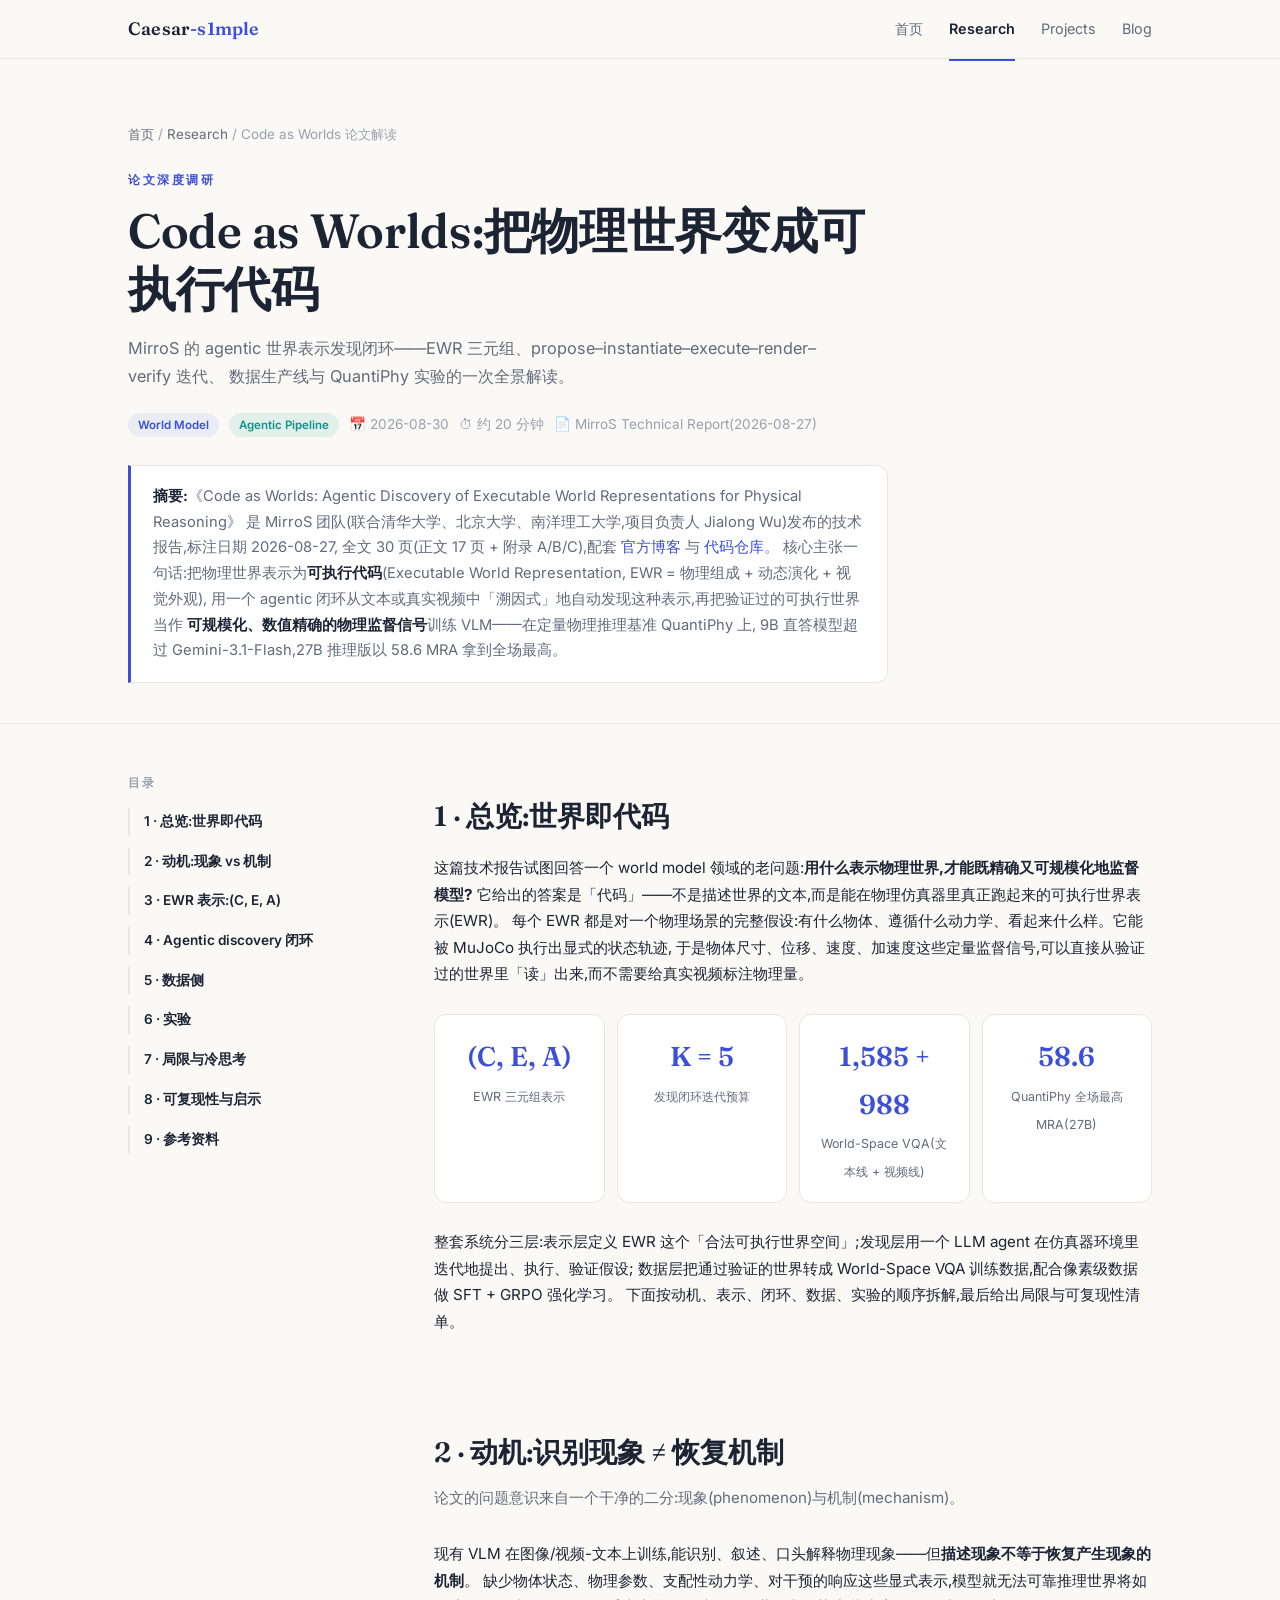
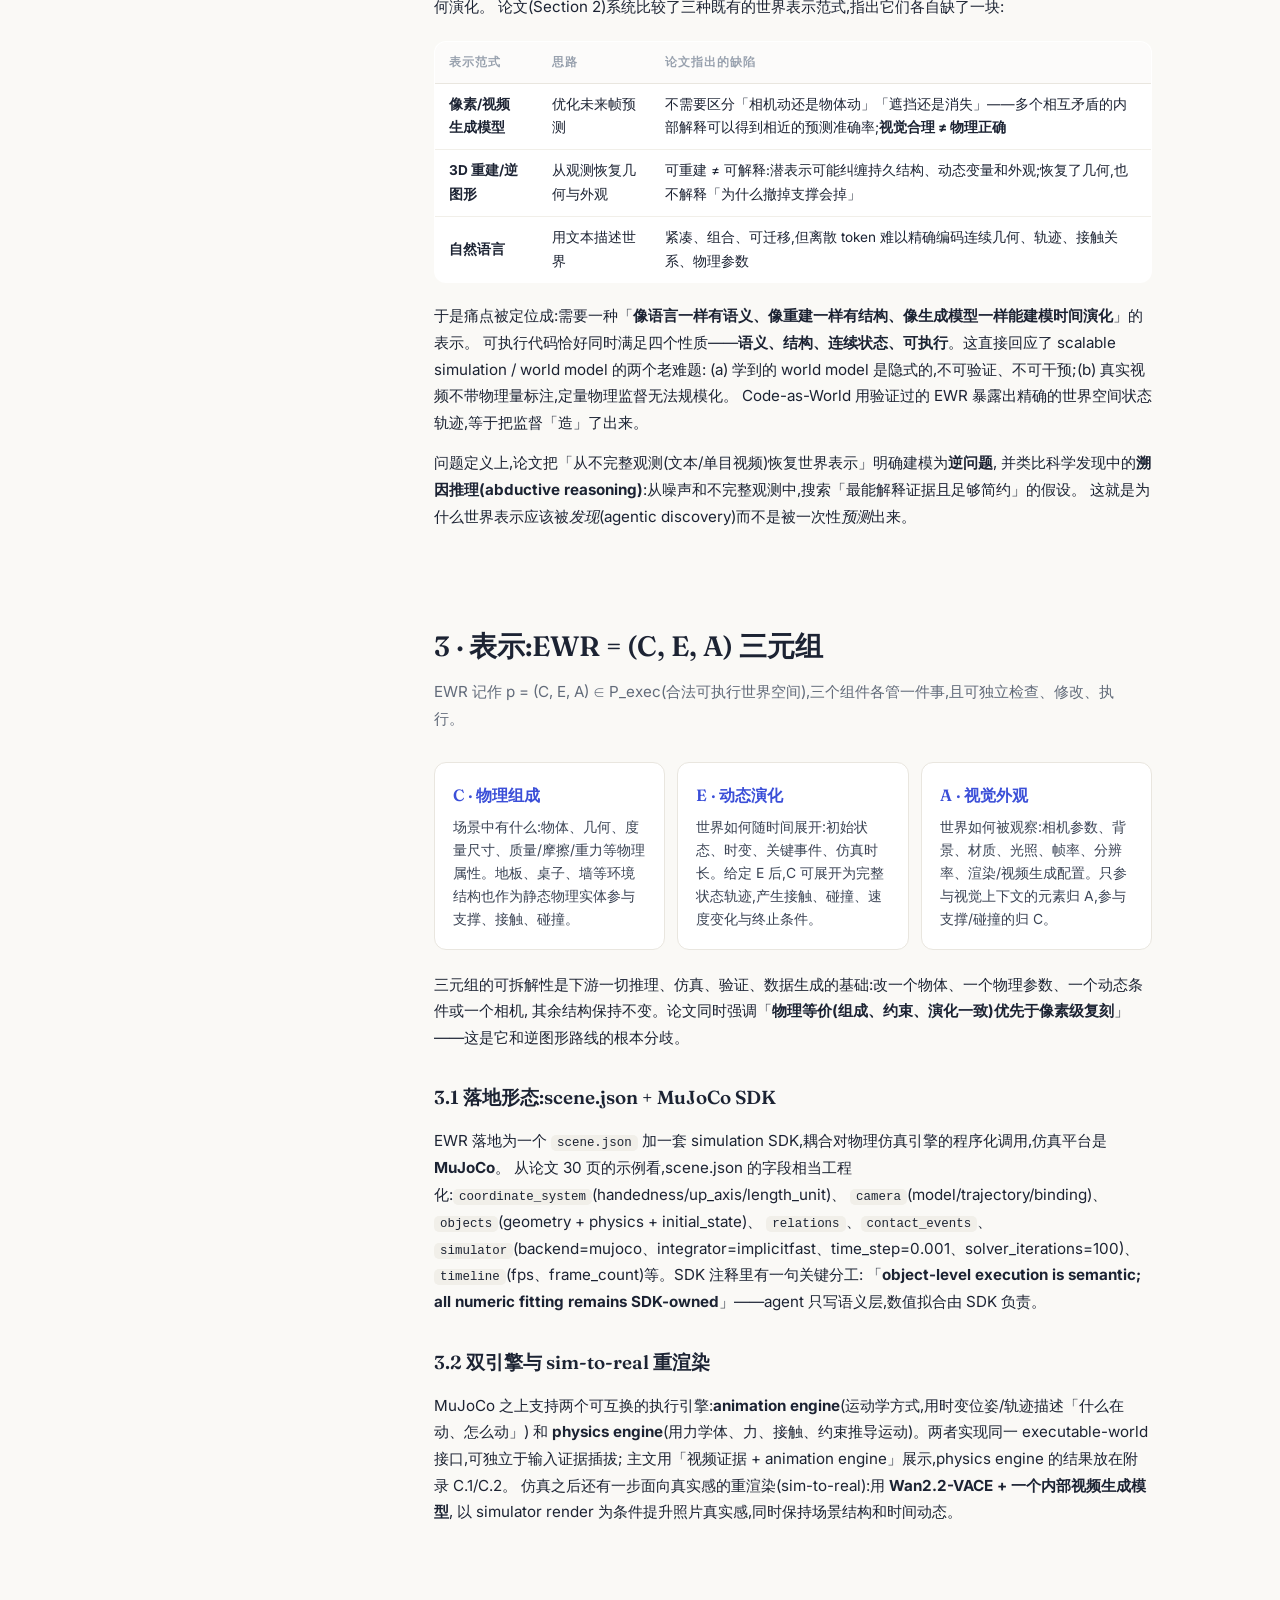
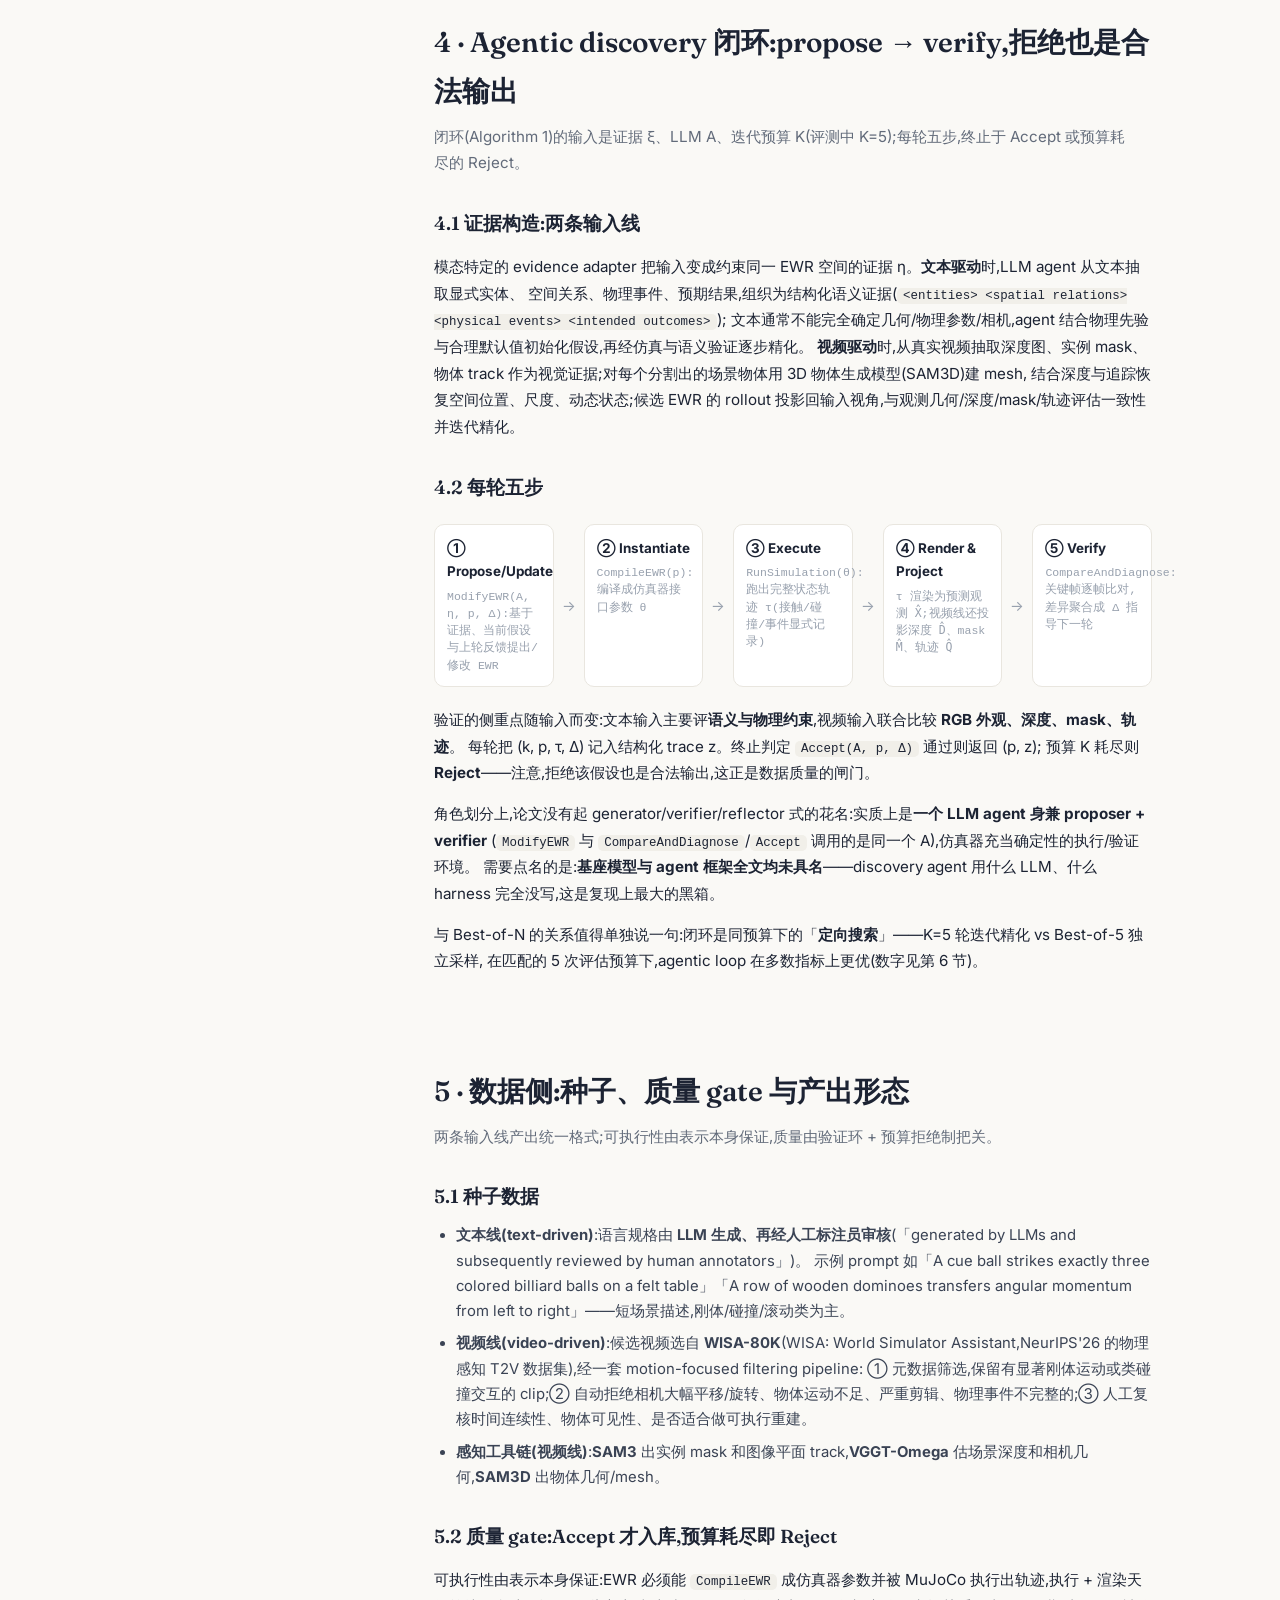
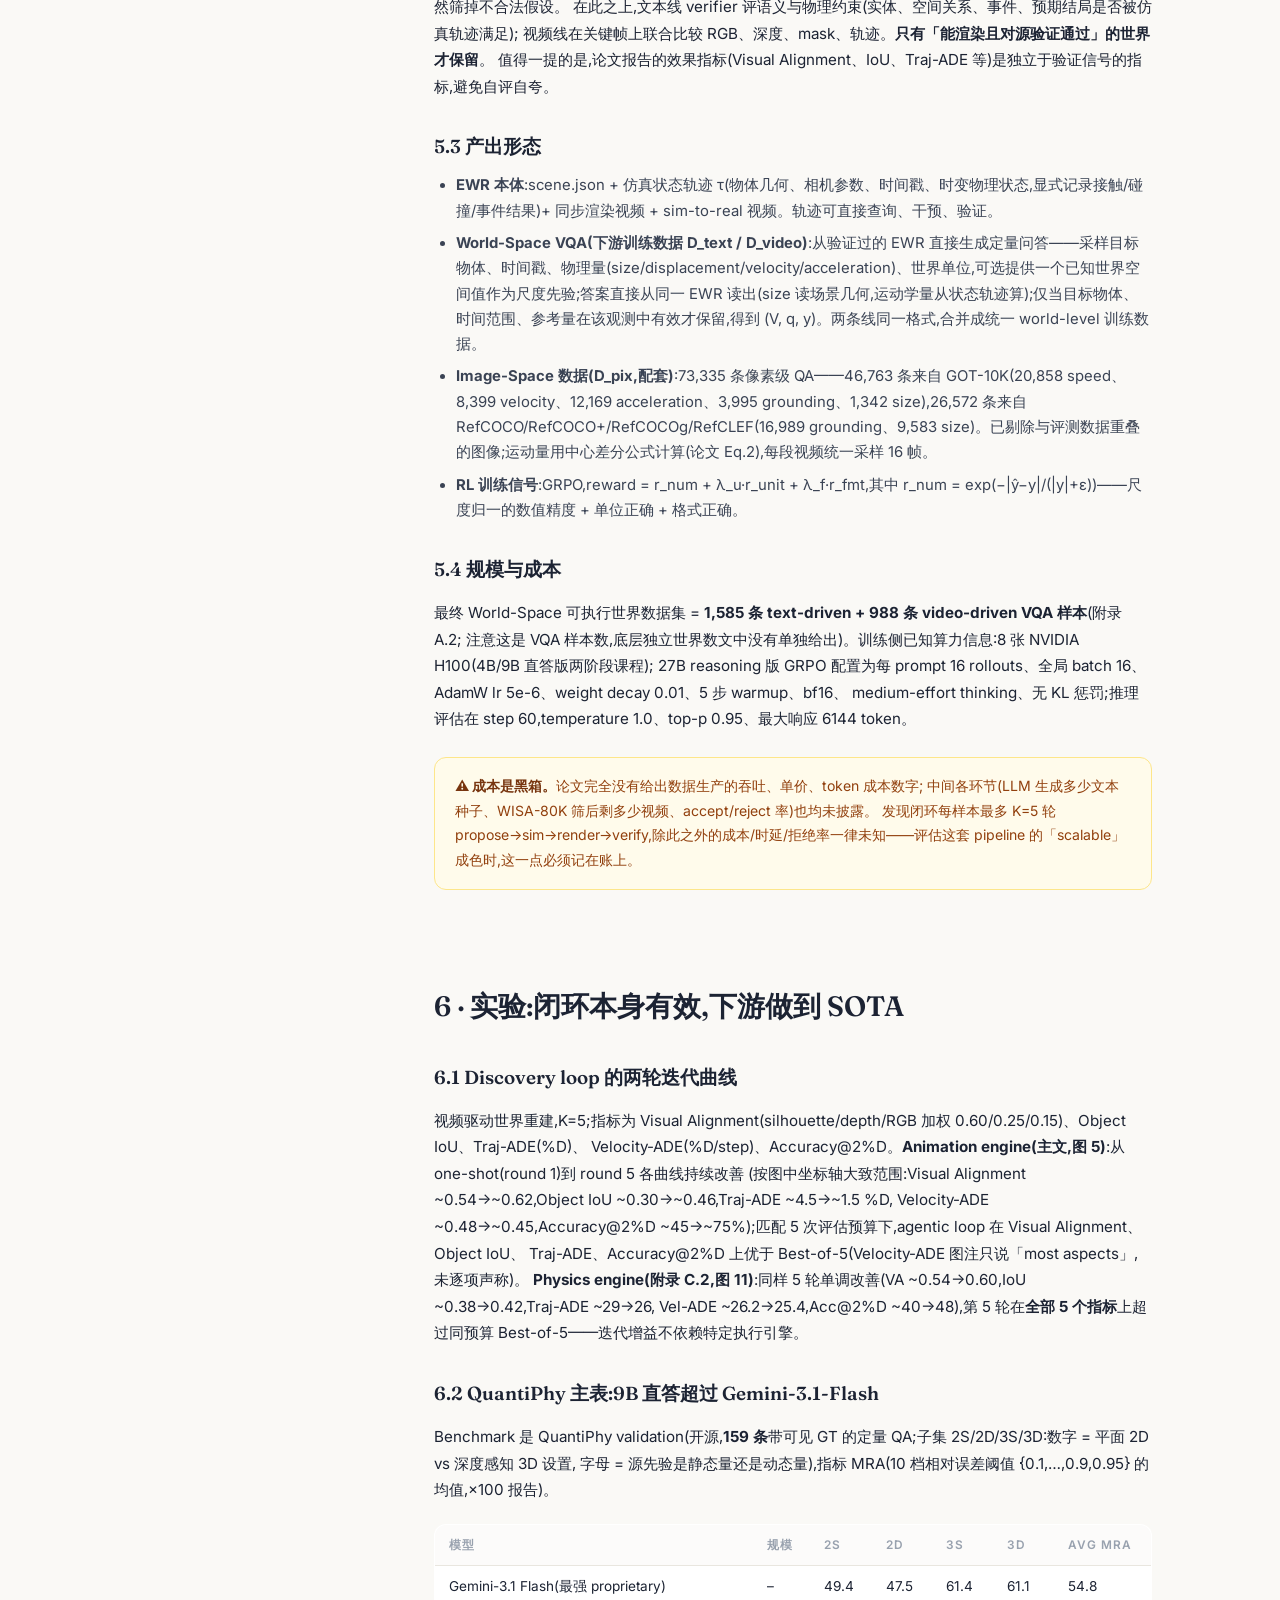
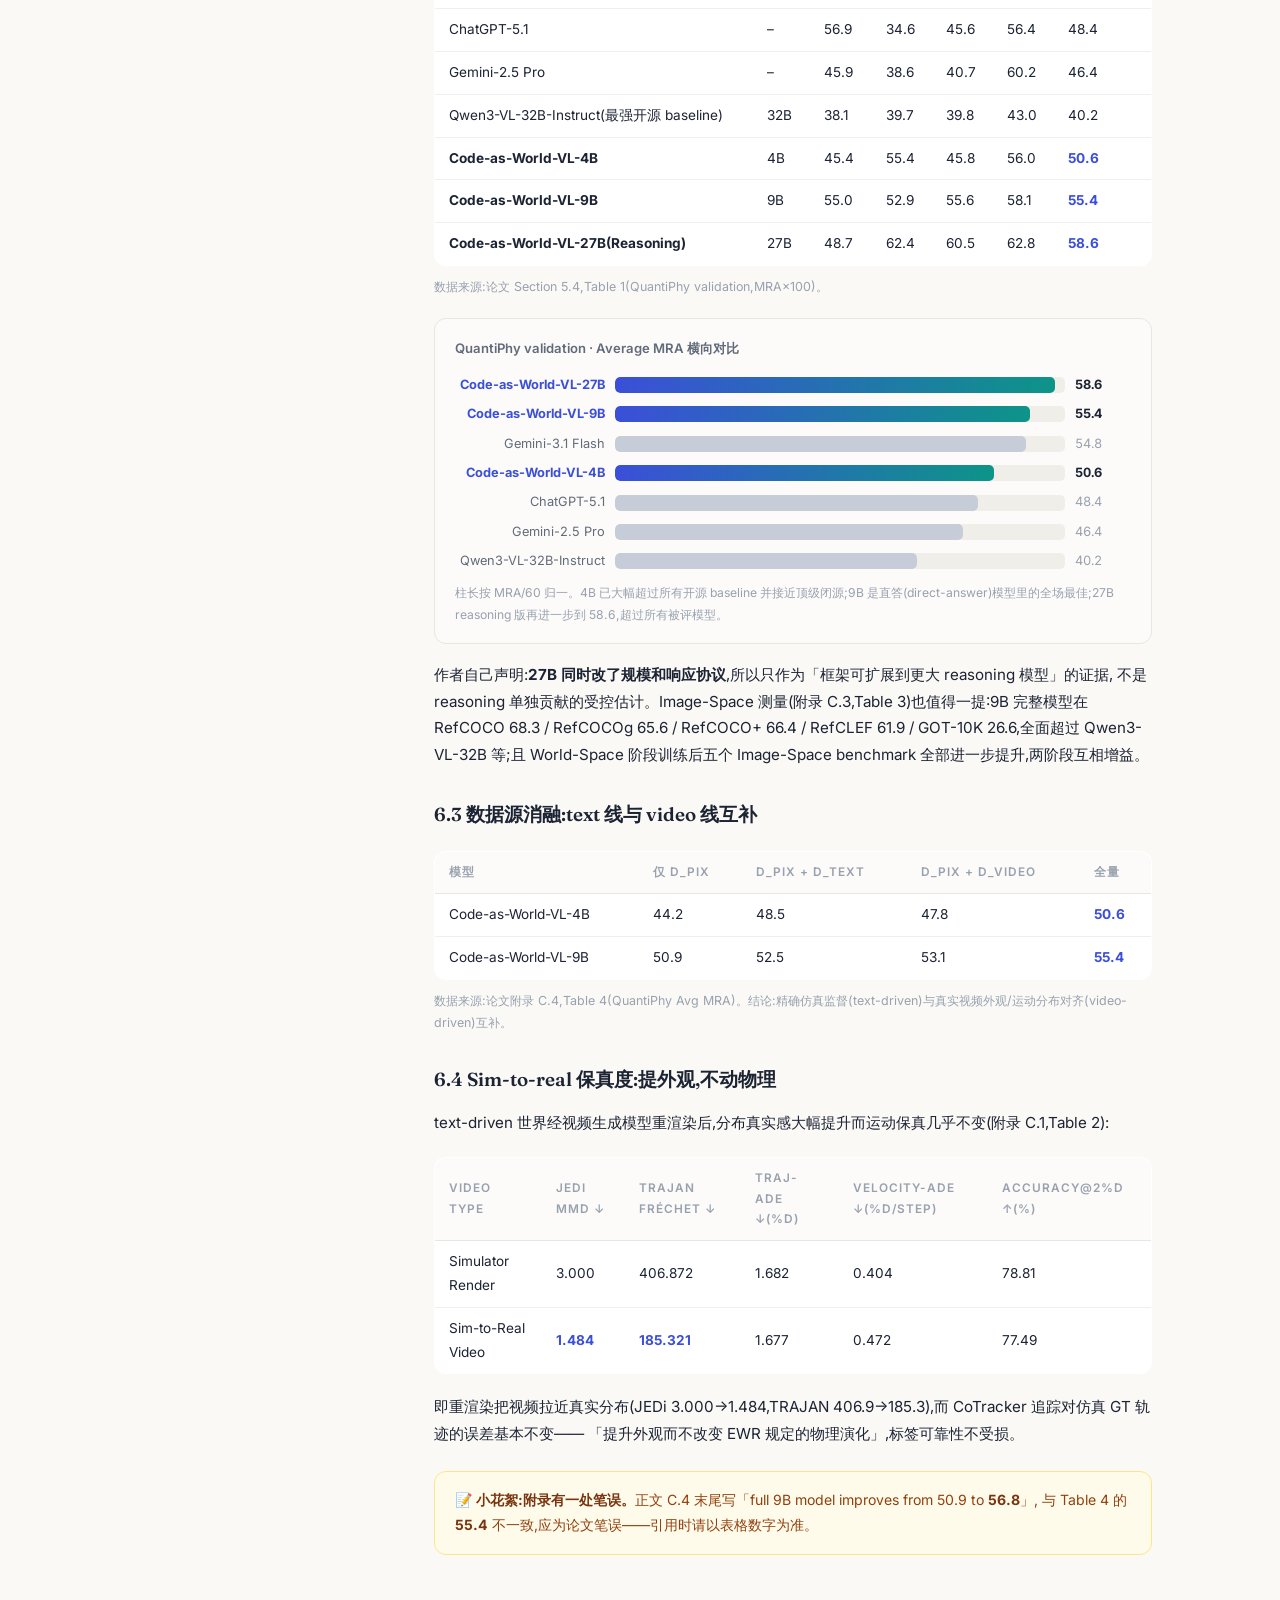
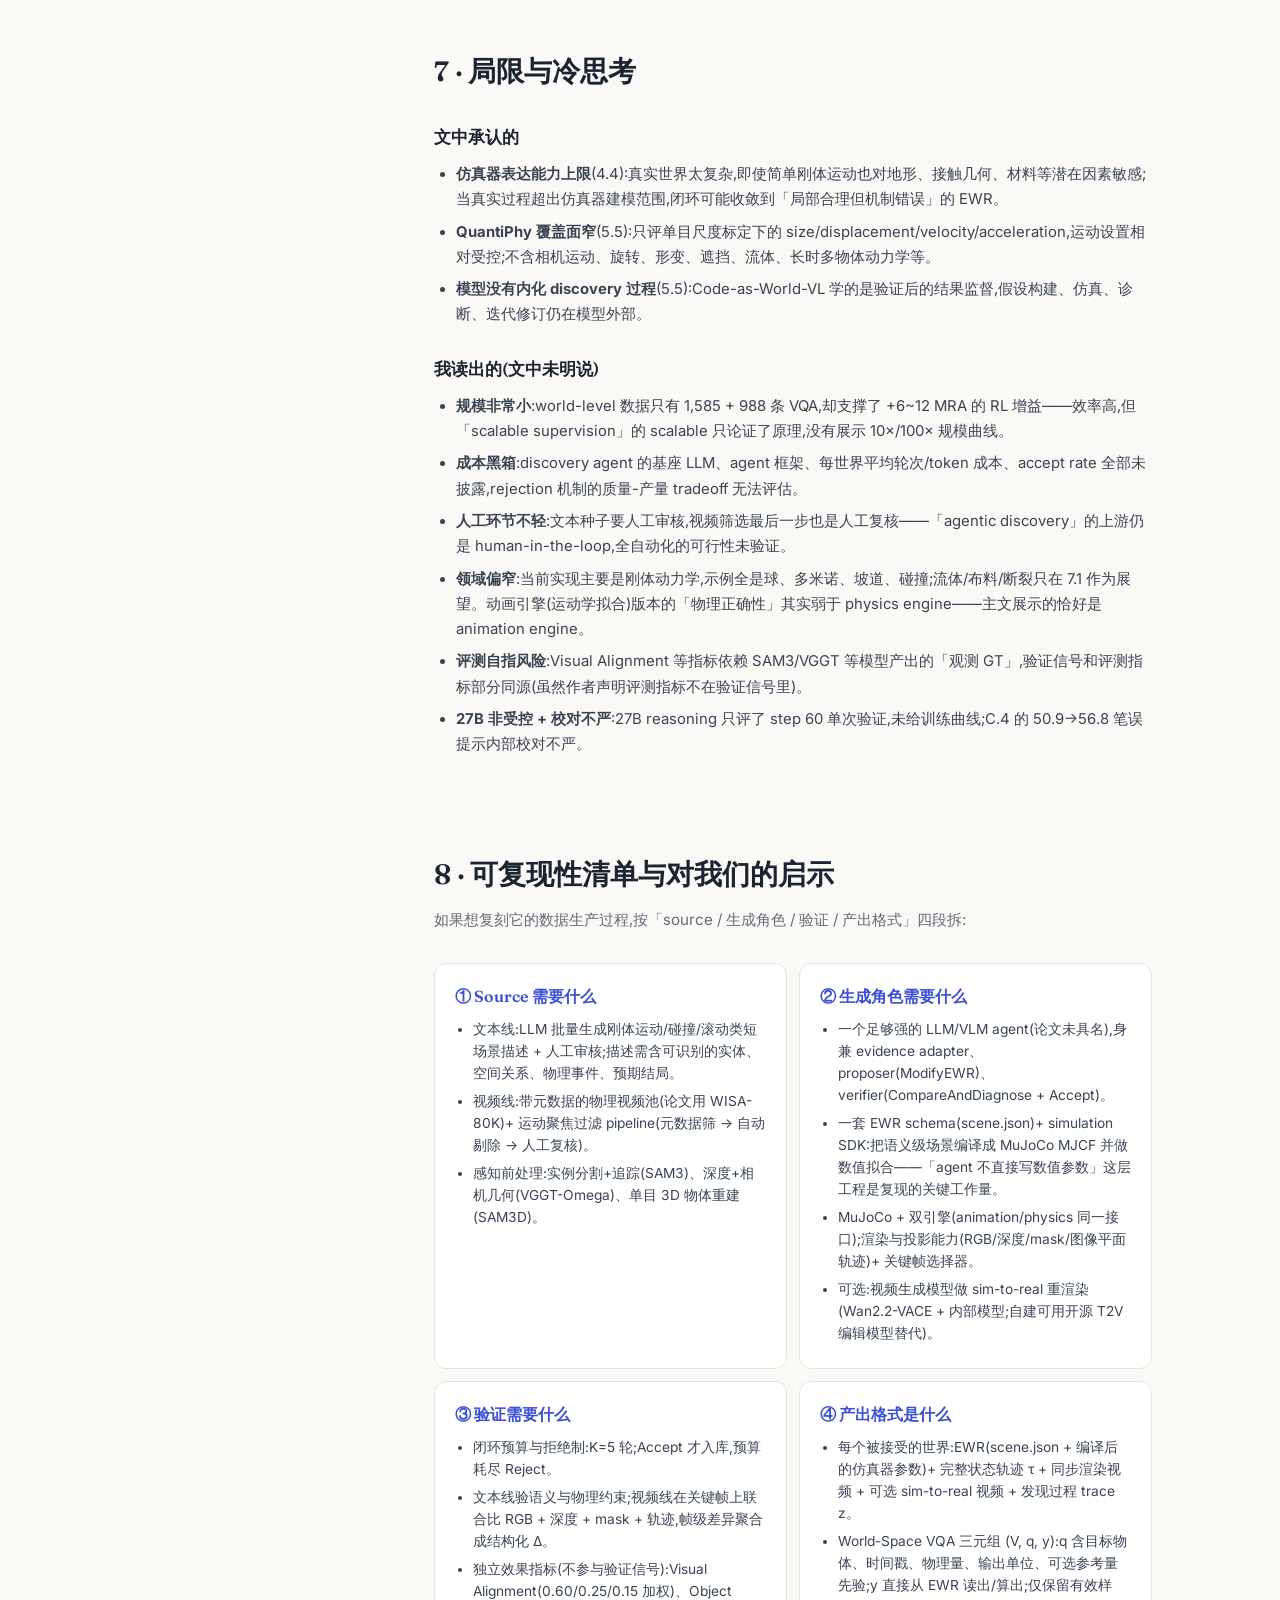
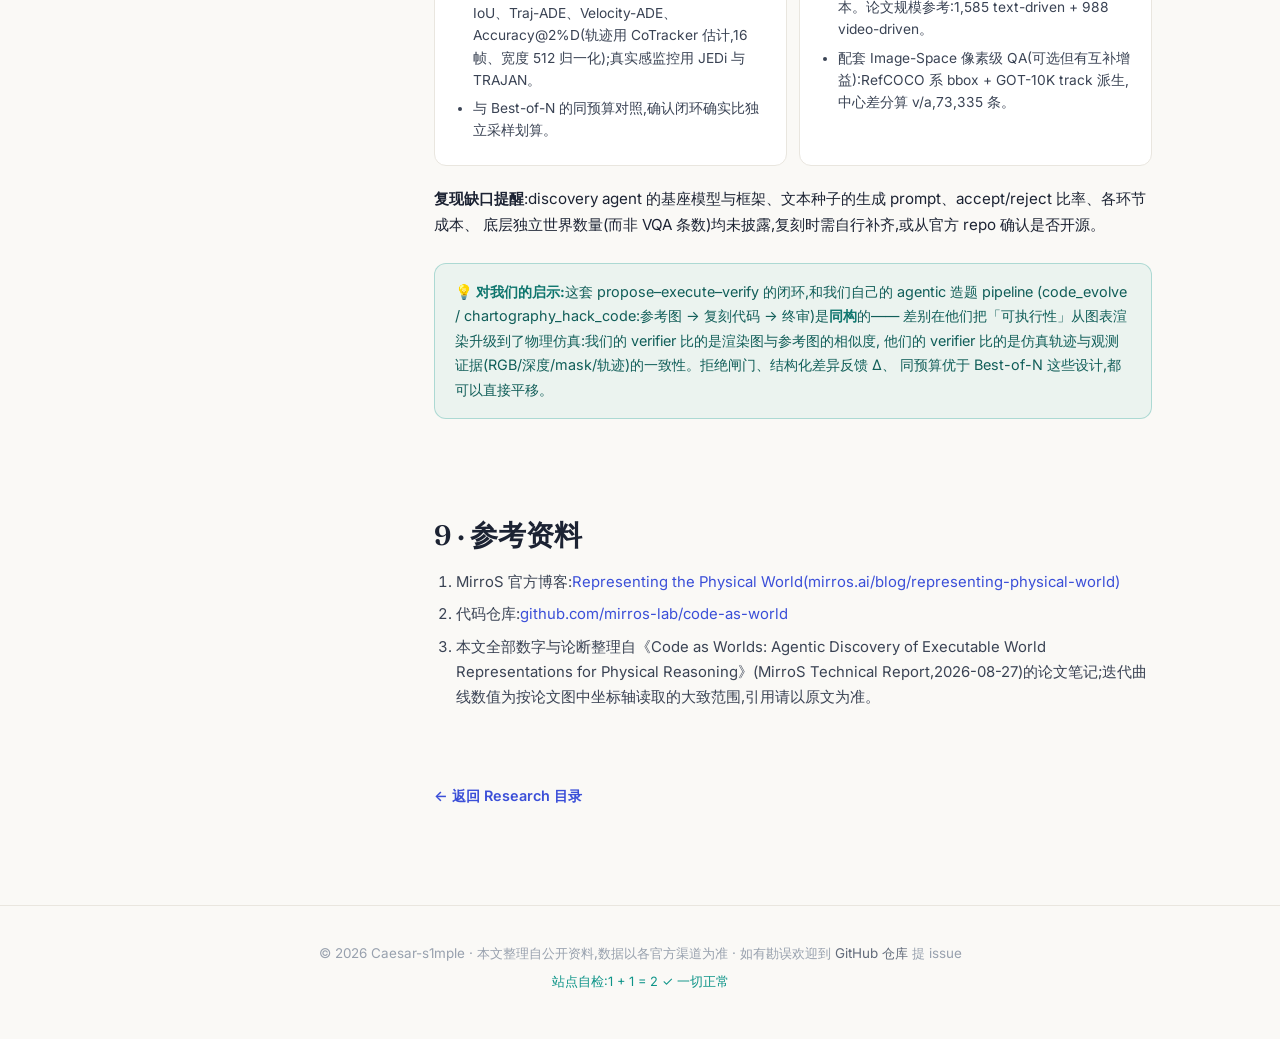
==== research/code-as-worlds/index.html @ 5ed25d60 "research: Code as Worlds 论文深度解读 MirroS Technical Report(2026-08-27):可执行世界表示 EWR=(物理组成,动态演化,视觉外观)、 pr" ====
<!DOCTYPE html>
<html lang="zh-CN">
<head>
<meta charset="UTF-8">
<meta name="viewport" content="width=device-width, initial-scale=1.0">
<title>Code as Worlds:把物理世界变成可执行代码 · Caesar-s1mple</title>
<meta name="description" content="MirroS Technical Report 深度解读:可执行世界表示 EWR=(物理组成, 动态演化, 视觉外观)、propose-execute-verify 的 agentic 发现闭环、数据生产线与 QuantiPhy 实验全景。">
<link rel="preconnect" href="https://fonts.googleapis.com">
<link rel="preconnect" href="https://fonts.gstatic.com" crossorigin>
<link href="https://fonts.googleapis.com/css2?family=Fraunces:opsz,wght@9..144,500;9..144,600;9..144,700&family=Inter:wght@400;500;600;700&display=swap" rel="stylesheet">
<link rel="stylesheet" href="/assets/style.css">
<style>
  /* ---------- 文章头 ---------- */
  .article-head { padding: 64px 0 40px; border-bottom: 1px solid var(--line); }
  .crumb { font-size: 0.84rem; color: var(--faint); margin-bottom: 22px; }
  .crumb a { color: var(--muted); }
  .article-head h1 {
    font-family: var(--serif); font-weight: 600;
    font-size: clamp(2rem, 4.5vw, 3rem); line-height: 1.2; letter-spacing: -0.3px;
    margin: 12px 0 16px; max-width: 780px;
  }
  .article-sub { color: var(--muted); font-size: 1.02rem; max-width: 720px; }
  .article-meta { display: flex; gap: 10px; flex-wrap: wrap; margin-top: 22px; font-size: 0.85rem; color: var(--faint); align-items: center; }
  .pill {
    font-size: 0.72rem; font-weight: 600; padding: 2px 10px; border-radius: 999px;
    background: var(--accent-soft); color: var(--accent);
  }
  .pill.green { background: rgba(13,148,136,.1); color: var(--teal); }
  .abstract {
    margin-top: 28px; max-width: 760px;
    background: var(--surface); border: 1px solid var(--line); border-left: 3px solid var(--accent);
    border-radius: 0 12px 12px 0; padding: 18px 22px;
    font-size: 0.92rem; color: var(--muted);
  }
  .abstract strong { color: var(--ink); }

  /* ---------- 双栏布局 ---------- */
  .layout {
    display: grid; grid-template-columns: 250px minmax(0, 780px);
    gap: 56px; justify-content: center; padding-top: 48px;
  }

  /* ---------- 目录 ---------- */
  .toc { position: sticky; top: 86px; align-self: start; max-height: calc(100vh - 110px); overflow-y: auto; padding-right: 8px; }
  .toc-title { font-size: 0.78rem; font-weight: 700; letter-spacing: 2px; color: var(--faint); text-transform: uppercase; margin-bottom: 14px; }
  .toc a { display: block; color: var(--muted); font-size: 0.85rem; padding: 4px 0 4px 14px; border-left: 2px solid var(--line); line-height: 1.45; }
  .toc a:hover { color: var(--ink); text-decoration: none; }
  .toc a.l1 { font-weight: 600; color: var(--ink); margin-top: 12px; }
  .toc a.l2 { color: var(--muted); }
  .toc a.on { color: var(--accent); border-left-color: var(--accent); font-weight: 600; }
  .toc-details { display: none; }

  /* ---------- 章节 ---------- */
  .art h2 {
    font-family: var(--serif); font-size: 1.75rem; font-weight: 600;
    margin: 72px 0 8px; padding-top: 20px; scroll-margin-top: 76px;
  }
  .art h2:first-of-type { margin-top: 0; }
  .sec-intro { color: var(--muted); font-size: 0.95rem; margin-bottom: 30px; max-width: 700px; }
  .art p.body-p { margin: 14px 0; font-size: 0.95rem; }
  .art p.body-p strong { color: var(--ink); }

  /* ---------- 总览 ---------- */
  .statband { display: grid; grid-template-columns: repeat(4, 1fr); gap: 12px; margin: 26px 0; }
  .stat {
    background: var(--surface); border: 1px solid var(--line); border-radius: 12px;
    padding: 18px 16px; text-align: center;
  }
  .stat b { display: block; font-family: var(--serif); font-size: 1.7rem; font-weight: 600; color: var(--accent); }
  .stat span { font-size: 0.78rem; color: var(--muted); }
  .warn {
    background: #fffbeb; border: 1px solid #fde68a; border-radius: 12px;
    padding: 16px 20px; font-size: 0.88rem; color: #92400e; margin: 24px 0;
  }
  .warn strong { color: #78350f; }

  table.tbl { width: 100%; border-collapse: collapse; font-size: 0.85rem; margin: 20px 0; background: var(--surface); border: 1px solid var(--line); border-radius: 12px; overflow: hidden; }
  table.tbl th { text-align: left; font-size: 0.74rem; letter-spacing: 1px; text-transform: uppercase; color: var(--faint); font-weight: 600; padding: 10px 14px; border-bottom: 1px solid var(--line); background: #fcfbfa; }
  table.tbl td { padding: 9px 14px; border-bottom: 1px solid #f1efe9; }
  table.tbl tr:last-child td { border-bottom: none; }
  table.tbl tr:hover td { background: #fafaf7; }
  table.tbl td.r1 { font-weight: 700; color: var(--accent); }
  .tbl-src { font-size: 0.78rem; color: var(--faint); margin-top: -10px; margin-bottom: 20px; }

  /* ---------- 条形图 ---------- */
  .chart { background: #fcfbfa; border: 1px solid var(--line); border-radius: 12px; padding: 18px 20px; margin: 18px 0; }
  .chart-t { font-size: 0.82rem; font-weight: 600; color: var(--muted); margin-bottom: 14px; }
  .bar-row { display: flex; align-items: center; gap: 10px; margin-bottom: 7px; font-size: 0.8rem; }
  .bar-label { width: 150px; text-align: right; color: var(--muted); flex-shrink: 0; white-space: nowrap; overflow: hidden; text-overflow: ellipsis; }
  .bar-label.me { color: var(--accent); font-weight: 700; }
  .bar-track { flex: 1; height: 16px; background: #f0eee8; border-radius: 5px; overflow: hidden; }
  .bar-fill { height: 100%; border-radius: 5px; background: #c7cdd8; min-width: 2px; }
  .bar-fill.me { background: linear-gradient(90deg, var(--accent), var(--teal)); }
  .bar-val { width: 56px; flex-shrink: 0; color: var(--faint); font-variant-numeric: tabular-nums; }
  .bar-val.me { color: var(--ink); font-weight: 700; }
  .chart-note { font-size: 0.76rem; color: var(--faint); margin-top: 10px; }

  /* ---------- 思考 / 参考 ---------- */
  .think { margin: 14px 0; }
  .think h4 { font-family: var(--serif); font-size: 1.08rem; font-weight: 600; margin: 26px 0 6px; }
  .think p { font-size: 0.93rem; color: #3a4354; }
  .refs { font-size: 0.86rem; color: var(--muted); }
  .refs li { margin-bottom: 8px; }
  .back { display: inline-block; margin-top: 56px; font-size: 0.9rem; font-weight: 600; }

  /* ---------- 本文特定 ---------- */
  .art h3 { font-family: var(--serif); font-size: 1.18rem; font-weight: 600; margin: 30px 0 6px; }
  .art ul, .art ol { margin: 10px 0 16px 22px; font-size: 0.93rem; color: #3a4354; }
  .art ul li, .art ol li { margin-bottom: 7px; line-height: 1.7; }
  .art code { font-family: var(--mono); font-size: 0.82em; background: #f1efe9; border-radius: 5px; padding: 1px 6px; }

  .ceagrid { display: grid; grid-template-columns: repeat(3, 1fr); gap: 12px; margin: 22px 0; }
  .ceagrid > div { background: var(--surface); border: 1px solid var(--line); border-radius: 12px; padding: 18px; }
  .ceagrid b.t { display: block; font-family: var(--serif); font-size: 1.02rem; font-weight: 600; color: var(--accent); margin-bottom: 6px; }
  .ceagrid p { font-size: 0.87rem; color: #3a4354; line-height: 1.65; }

  .flow { display: flex; gap: 8px; flex-wrap: wrap; align-items: stretch; margin: 20px 0; }
  .fstep { flex: 1; min-width: 108px; background: var(--surface); border: 1px solid var(--line); border-radius: 10px; padding: 12px; }
  .fstep b { display: block; font-size: 0.84rem; margin-bottom: 4px; }
  .fstep span { font-size: 0.72rem; color: var(--faint); font-family: var(--mono); line-height: 1.5; display: block; }
  .farrow { display: flex; align-items: center; color: var(--faint); font-size: 0.9rem; }

  .note {
    background: rgba(13,148,136,.06); border: 1px solid rgba(13,148,136,.28); border-radius: 12px;
    padding: 16px 20px; font-size: 0.9rem; color: #115e59; margin: 24px 0; line-height: 1.7;
  }
  .note strong { color: #0f766e; }

  .repro { display: grid; grid-template-columns: 1fr 1fr; gap: 12px; margin: 20px 0; }
  .repro > div { background: var(--surface); border: 1px solid var(--line); border-radius: 12px; padding: 18px 20px; }
  .repro h4 { font-family: var(--serif); font-size: 1rem; font-weight: 600; margin-bottom: 8px; color: var(--accent); }
  .repro ul { margin: 0 0 0 18px; }
  .repro ul li { font-size: 0.86rem; color: #3a4354; margin-bottom: 6px; line-height: 1.6; }

  @media (max-width: 940px) {
    .layout { grid-template-columns: 1fr; gap: 0; }
    .toc { display: none; }
    .toc-details { display: block; position: sticky; top: 58px; z-index: 40; background: rgba(250,249,246,.95); backdrop-filter: blur(8px); border-bottom: 1px solid var(--line); padding: 10px 0; margin-bottom: 10px; }
    .toc-details summary { font-size: 0.88rem; font-weight: 600; color: var(--accent); cursor: pointer; }
    .toc-details a { display: block; padding: 5px 0; font-size: 0.85rem; color: var(--muted); }
    .statband { grid-template-columns: repeat(2, 1fr); }
    .ceagrid { grid-template-columns: 1fr; }
    .repro { grid-template-columns: 1fr; }
    .bar-label { width: 104px; font-size: 0.74rem; }
  }
</style>
</head>
<body>

<nav class="nav">
  <div class="nav-inner">
    <a class="wordmark" href="/">Caesar<em>-s1mple</em></a>
    <div class="nav-links">
      <a href="/">首页</a>
      <a href="/#research" class="here">Research</a>
      <a href="/#projects">Projects</a>
      <a href="/#blog">Blog</a>
    </div>
  </div>
</nav>

<header class="article-head">
  <div class="wrap">
    <div class="crumb"><a href="/">首页</a> / <a href="/#research">Research</a> / Code as Worlds 论文解读</div>
    <div class="kicker">论文深度调研</div>
    <h1>Code as Worlds:把物理世界变成可执行代码</h1>
    <p class="article-sub">
      MirroS 的 agentic 世界表示发现闭环——EWR 三元组、propose–instantiate–execute–render–verify 迭代、
      数据生产线与 QuantiPhy 实验的一次全景解读。
    </p>
    <div class="article-meta">
      <span class="pill">World Model</span>
      <span class="pill green">Agentic Pipeline</span>
      <span>📅 2026-08-30</span>
      <span>⏱ 约 20 分钟</span>
      <span>📄 MirroS Technical Report(2026-08-27)</span>
    </div>
    <div class="abstract">
      <strong>摘要:</strong>《Code as Worlds: Agentic Discovery of Executable World Representations for Physical Reasoning》
      是 MirroS 团队(联合清华大学、北京大学、南洋理工大学,项目负责人 Jialong Wu)发布的技术报告,标注日期 2026-08-27,
      全文 30 页(正文 17 页 + 附录 A/B/C),配套 <a href="https://mirros.ai/blog/representing-physical-world" target="_blank" rel="noopener">官方博客</a>
      与 <a href="https://github.com/mirros-lab/code-as-world" target="_blank" rel="noopener">代码仓库</a>。
      核心主张一句话:把物理世界表示为<strong>可执行代码</strong>(Executable World Representation, EWR = 物理组成 + 动态演化 + 视觉外观),
      用一个 agentic 闭环从文本或真实视频中「溯因式」地自动发现这种表示,再把验证过的可执行世界当作
      <strong>可规模化、数值精确的物理监督信号</strong>训练 VLM——在定量物理推理基准 QuantiPhy 上,
      9B 直答模型超过 Gemini-3.1-Flash,27B 推理版以 58.6 MRA 拿到全场最高。
    </div>
  </div>
</header>

<div class="wrap layout">
  <!-- 目录(桌面) -->
  <aside class="toc" id="toc"></aside>

  <article class="art">
    <!-- 目录(移动端) -->
    <details class="toc-details">
      <summary>📑 本文目录</summary>
      <div id="toc-mobile"></div>
    </details>

    <!-- ========== 1. 总览 ========== -->
    <h2 id="sec-overview">1 · 总览:世界即代码</h2>
    <p class="body-p">
      这篇技术报告试图回答一个 world model 领域的老问题:<strong>用什么表示物理世界,才能既精确又可规模化地监督模型?</strong>
      它给出的答案是「代码」——不是描述世界的文本,而是能在物理仿真器里真正跑起来的可执行世界表示(EWR)。
      每个 EWR 都是对一个物理场景的完整假设:有什么物体、遵循什么动力学、看起来什么样。它能被 MuJoCo 执行出显式的状态轨迹,
      于是物体尺寸、位移、速度、加速度这些定量监督信号,可以直接从验证过的世界里「读」出来,而不需要给真实视频标注物理量。
    </p>
    <div class="statband">
      <div class="stat"><b>(C, E, A)</b><span>EWR 三元组表示</span></div>
      <div class="stat"><b>K = 5</b><span>发现闭环迭代预算</span></div>
      <div class="stat"><b>1,585 + 988</b><span>World-Space VQA(文本线 + 视频线)</span></div>
      <div class="stat"><b>58.6</b><span>QuantiPhy 全场最高 MRA(27B)</span></div>
    </div>
    <p class="body-p">
      整套系统分三层:表示层定义 EWR 这个「合法可执行世界空间」;发现层用一个 LLM agent 在仿真器环境里迭代地提出、执行、验证假设;
      数据层把通过验证的世界转成 World-Space VQA 训练数据,配合像素级数据做 SFT + GRPO 强化学习。
      下面按动机、表示、闭环、数据、实验的顺序拆解,最后给出局限与可复现性清单。
    </p>

    <!-- ========== 2. 动机 ========== -->
    <h2 id="sec-motivation">2 · 动机:识别现象 ≠ 恢复机制</h2>
    <p class="sec-intro">论文的问题意识来自一个干净的二分:现象(phenomenon)与机制(mechanism)。</p>
    <p class="body-p">
      现有 VLM 在图像/视频-文本上训练,能识别、叙述、口头解释物理现象——但<strong>描述现象不等于恢复产生现象的机制</strong>。
      缺少物体状态、物理参数、支配性动力学、对干预的响应这些显式表示,模型就无法可靠推理世界将如何演化。
      论文(Section 2)系统比较了三种既有的世界表示范式,指出它们各自缺了一块:
    </p>
    <table class="tbl">
      <tr><th>表示范式</th><th>思路</th><th>论文指出的缺陷</th></tr>
      <tr>
        <td><strong>像素/视频生成模型</strong></td>
        <td>优化未来帧预测</td>
        <td>不需要区分「相机动还是物体动」「遮挡还是消失」——多个相互矛盾的内部解释可以得到相近的预测准确率;<strong>视觉合理 ≠ 物理正确</strong></td>
      </tr>
      <tr>
        <td><strong>3D 重建/逆图形</strong></td>
        <td>从观测恢复几何与外观</td>
        <td>可重建 ≠ 可解释:潜表示可能纠缠持久结构、动态变量和外观;恢复了几何,也不解释「为什么撤掉支撑会掉」</td>
      </tr>
      <tr>
        <td><strong>自然语言</strong></td>
        <td>用文本描述世界</td>
        <td>紧凑、组合、可迁移,但离散 token 难以精确编码连续几何、轨迹、接触关系、物理参数</td>
      </tr>
    </table>
    <p class="body-p">
      于是痛点被定位成:需要一种「<strong>像语言一样有语义、像重建一样有结构、像生成模型一样能建模时间演化</strong>」的表示。
      可执行代码恰好同时满足四个性质——<strong>语义、结构、连续状态、可执行</strong>。这直接回应了 scalable simulation / world model 的两个老难题:
      (a) 学到的 world model 是隐式的,不可验证、不可干预;(b) 真实视频不带物理量标注,定量物理监督无法规模化。
      Code-as-World 用验证过的 EWR 暴露出精确的世界空间状态轨迹,等于把监督「造」了出来。
    </p>
    <p class="body-p">
      问题定义上,论文把「从不完整观测(文本/单目视频)恢复世界表示」明确建模为<strong>逆问题</strong>,
      并类比科学发现中的<strong>溯因推理(abductive reasoning)</strong>:从噪声和不完整观测中,搜索「最能解释证据且足够简约」的假设。
      这就是为什么世界表示应该被<em>发现</em>(agentic discovery)而不是被一次性<em>预测</em>出来。
    </p>

    <!-- ========== 3. EWR ========== -->
    <h2 id="sec-ewr">3 · 表示:EWR = (C, E, A) 三元组</h2>
    <p class="sec-intro">EWR 记作 p = (C, E, A) ∈ P_exec(合法可执行世界空间),三个组件各管一件事,且可独立检查、修改、执行。</p>
    <div class="ceagrid">
      <div>
        <b class="t">C · 物理组成</b>
        <p>场景中有什么:物体、几何、度量尺寸、质量/摩擦/重力等物理属性。地板、桌子、墙等环境结构也作为静态物理实体参与支撑、接触、碰撞。</p>
      </div>
      <div>
        <b class="t">E · 动态演化</b>
        <p>世界如何随时间展开:初始状态、时变、关键事件、仿真时长。给定 E 后,C 可展开为完整状态轨迹,产生接触、碰撞、速度变化与终止条件。</p>
      </div>
      <div>
        <b class="t">A · 视觉外观</b>
        <p>世界如何被观察:相机参数、背景、材质、光照、帧率、分辨率、渲染/视频生成配置。只参与视觉上下文的元素归 A,参与支撑/碰撞的归 C。</p>
      </div>
    </div>
    <p class="body-p">
      三元组的可拆解性是下游一切推理、仿真、验证、数据生成的基础:改一个物体、一个物理参数、一个动态条件或一个相机,
      其余结构保持不变。论文同时强调「<strong>物理等价(组成、约束、演化一致)优先于像素级复刻</strong>」——这是它和逆图形路线的根本分歧。
    </p>
    <h3>3.1 落地形态:scene.json + MuJoCo SDK</h3>
    <p class="body-p">
      EWR 落地为一个 <code>scene.json</code> 加一套 simulation SDK,耦合对物理仿真引擎的程序化调用,仿真平台是 <strong>MuJoCo</strong>。
      从论文 30 页的示例看,scene.json 的字段相当工程化:<code>coordinate_system</code>(handedness/up_axis/length_unit)、
      <code>camera</code>(model/trajectory/binding)、<code>objects</code>(geometry + physics + initial_state)、
      <code>relations</code>、<code>contact_events</code>、<code>simulator</code>(backend=mujoco、integrator=implicitfast、time_step=0.001、solver_iterations=100)、
      <code>timeline</code>(fps、frame_count)等。SDK 注释里有一句关键分工:
      「<strong>object-level execution is semantic; all numeric fitting remains SDK-owned</strong>」——agent 只写语义层,数值拟合由 SDK 负责。
    </p>
    <h3>3.2 双引擎与 sim-to-real 重渲染</h3>
    <p class="body-p">
      MuJoCo 之上支持两个可互换的执行引擎:<strong>animation engine</strong>(运动学方式,用时变位姿/轨迹描述「什么在动、怎么动」)
      和 <strong>physics engine</strong>(用力学体、力、接触、约束推导运动)。两者实现同一 executable-world 接口,可独立于输入证据插拔;
      主文用「视频证据 + animation engine」展示,physics engine 的结果放在附录 C.1/C.2。
      仿真之后还有一步面向真实感的重渲染(sim-to-real):用 <strong>Wan2.2-VACE + 一个内部视频生成模型</strong>,
      以 simulator render 为条件提升照片真实感,同时保持场景结构和时间动态。
    </p>

    <!-- ========== 4. 闭环 ========== -->
    <h2 id="sec-loop">4 · Agentic discovery 闭环:propose → verify,拒绝也是合法输出</h2>
    <p class="sec-intro">闭环(Algorithm 1)的输入是证据 ξ、LLM A、迭代预算 K(评测中 K=5);每轮五步,终止于 Accept 或预算耗尽的 Reject。</p>
    <h3>4.1 证据构造:两条输入线</h3>
    <p class="body-p">
      模态特定的 evidence adapter 把输入变成约束同一 EWR 空间的证据 η。<strong>文本驱动</strong>时,LLM agent 从文本抽取显式实体、
      空间关系、物理事件、预期结果,组织为结构化语义证据(<code>&lt;entities&gt; &lt;spatial relations&gt; &lt;physical events&gt; &lt;intended outcomes&gt;</code>);
      文本通常不能完全确定几何/物理参数/相机,agent 结合物理先验与合理默认值初始化假设,再经仿真与语义验证逐步精化。
      <strong>视频驱动</strong>时,从真实视频抽取深度图、实例 mask、物体 track 作为视觉证据;对每个分割出的场景物体用 3D 物体生成模型(SAM3D)建 mesh,
      结合深度与追踪恢复空间位置、尺度、动态状态;候选 EWR 的 rollout 投影回输入视角,与观测几何/深度/mask/轨迹评估一致性并迭代精化。
    </p>
    <h3>4.2 每轮五步</h3>
    <div class="flow">
      <div class="fstep"><b>① Propose/Update</b><span>ModifyEWR(A, η, p, Δ):基于证据、当前假设与上轮反馈提出/修改 EWR</span></div>
      <div class="farrow">→</div>
      <div class="fstep"><b>② Instantiate</b><span>CompileEWR(p):编译成仿真器接口参数 θ</span></div>
      <div class="farrow">→</div>
      <div class="fstep"><b>③ Execute</b><span>RunSimulation(θ):跑出完整状态轨迹 τ(接触/碰撞/事件显式记录)</span></div>
      <div class="farrow">→</div>
      <div class="fstep"><b>④ Render &amp; Project</b><span>τ 渲染为预测观测 X̂;视频线还投影深度 D̂、mask M̂、轨迹 Q̂</span></div>
      <div class="farrow">→</div>
      <div class="fstep"><b>⑤ Verify</b><span>CompareAndDiagnose:关键帧逐帧比对,差异聚合成 Δ 指导下一轮</span></div>
    </div>
    <p class="body-p">
      验证的侧重点随输入而变:文本输入主要评<strong>语义与物理约束</strong>,视频输入联合比较 <strong>RGB 外观、深度、mask、轨迹</strong>。
      每轮把 (k, p, τ, Δ) 记入结构化 trace z。终止判定 <code>Accept(A, p, Δ)</code> 通过则返回 (p, z);
      预算 K 耗尽则 <strong>Reject</strong>——注意,拒绝该假设也是合法输出,这正是数据质量的闸门。
    </p>
    <p class="body-p">
      角色划分上,论文没有起 generator/verifier/reflector 式的花名:实质上是<strong>一个 LLM agent 身兼 proposer + verifier</strong>
      (<code>ModifyEWR</code> 与 <code>CompareAndDiagnose</code>/<code>Accept</code> 调用的是同一个 A),仿真器充当确定性的执行/验证环境。
      需要点名的是:<strong>基座模型与 agent 框架全文均未具名</strong>——discovery agent 用什么 LLM、什么 harness 完全没写,这是复现上最大的黑箱。
    </p>
    <p class="body-p">
      与 Best-of-N 的关系值得单独说一句:闭环是同预算下的「<strong>定向搜索</strong>」——K=5 轮迭代精化 vs Best-of-5 独立采样,
      在匹配的 5 次评估预算下,agentic loop 在多数指标上更优(数字见第 6 节)。
    </p>

    <!-- ========== 5. 数据 ========== -->
    <h2 id="sec-data">5 · 数据侧:种子、质量 gate 与产出形态</h2>
    <p class="sec-intro">两条输入线产出统一格式;可执行性由表示本身保证,质量由验证环 + 预算拒绝制把关。</p>

    <h3>5.1 种子数据</h3>
    <ul>
      <li><strong>文本线(text-driven)</strong>:语言规格由 <strong>LLM 生成、再经人工标注员审核</strong>(「generated by LLMs and subsequently reviewed by human annotators」)。
        示例 prompt 如「A cue ball strikes exactly three colored billiard balls on a felt table」「A row of wooden dominoes transfers angular momentum from left to right」——短场景描述,刚体/碰撞/滚动类为主。</li>
      <li><strong>视频线(video-driven)</strong>:候选视频选自 <strong>WISA-80K</strong>(WISA: World Simulator Assistant,NeurIPS'26 的物理感知 T2V 数据集),经一套 motion-focused filtering pipeline:
        ① 元数据筛选,保留有显著刚体运动或类碰撞交互的 clip;② 自动拒绝相机大幅平移/旋转、物体运动不足、严重剪辑、物理事件不完整的;③ 人工复核时间连续性、物体可见性、是否适合做可执行重建。</li>
      <li><strong>感知工具链(视频线)</strong>:<strong>SAM3</strong> 出实例 mask 和图像平面 track,<strong>VGGT-Omega</strong> 估场景深度和相机几何,<strong>SAM3D</strong> 出物体几何/mesh。</li>
    </ul>

    <h3>5.2 质量 gate:Accept 才入库,预算耗尽即 Reject</h3>
    <p class="body-p">
      可执行性由表示本身保证:EWR 必须能 <code>CompileEWR</code> 成仿真器参数并被 MuJoCo 执行出轨迹,执行 + 渲染天然筛掉不合法假设。
      在此之上,文本线 verifier 评语义与物理约束(实体、空间关系、事件、预期结局是否被仿真轨迹满足);
      视频线在关键帧上联合比较 RGB、深度、mask、轨迹。<strong>只有「能渲染且对源验证通过」的世界才保留</strong>。
      值得一提的是,论文报告的效果指标(Visual Alignment、IoU、Traj-ADE 等)是独立于验证信号的指标,避免自评自夸。
    </p>

    <h3>5.3 产出形态</h3>
    <ul>
      <li><strong>EWR 本体</strong>:scene.json + 仿真状态轨迹 τ(物体几何、相机参数、时间戳、时变物理状态,显式记录接触/碰撞/事件结果)+ 同步渲染视频 + sim-to-real 视频。轨迹可直接查询、干预、验证。</li>
      <li><strong>World-Space VQA(下游训练数据 D_text / D_video)</strong>:从验证过的 EWR 直接生成定量问答——采样目标物体、时间戳、物理量(size/displacement/velocity/acceleration)、世界单位,可选提供一个已知世界空间值作为尺度先验;答案直接从同一 EWR 读出(size 读场景几何,运动学量从状态轨迹算);仅当目标物体、时间范围、参考量在该观测中有效才保留,得到 (V, q, y)。两条线同一格式,合并成统一 world-level 训练数据。</li>
      <li><strong>Image-Space 数据(D_pix,配套)</strong>:73,335 条像素级 QA——46,763 条来自 GOT-10K(20,858 speed、8,399 velocity、12,169 acceleration、3,995 grounding、1,342 size),26,572 条来自 RefCOCO/RefCOCO+/RefCOCOg/RefCLEF(16,989 grounding、9,583 size)。已剔除与评测数据重叠的图像;运动量用中心差分公式计算(论文 Eq.2),每段视频统一采样 16 帧。</li>
      <li><strong>RL 训练信号</strong>:GRPO,reward = r_num + λ_u·r_unit + λ_f·r_fmt,其中 r_num = exp(−|ŷ−y|/(|y|+ε))——尺度归一的数值精度 + 单位正确 + 格式正确。</li>
    </ul>

    <h3>5.4 规模与成本</h3>
    <p class="body-p">
      最终 World-Space 可执行世界数据集 = <strong>1,585 条 text-driven + 988 条 video-driven VQA 样本</strong>(附录 A.2;
      注意这是 VQA 样本数,底层独立世界数文中没有单独给出)。训练侧已知算力信息:8 张 NVIDIA H100(4B/9B 直答版两阶段课程);
      27B reasoning 版 GRPO 配置为每 prompt 16 rollouts、全局 batch 16、AdamW lr 5e-6、weight decay 0.01、5 步 warmup、bf16、
      medium-effort thinking、无 KL 惩罚;推理评估在 step 60,temperature 1.0、top-p 0.95、最大响应 6144 token。
    </p>
    <div class="warn">
      <strong>⚠️ 成本是黑箱。</strong>论文完全没有给出数据生产的吞吐、单价、token 成本数字;
      中间各环节(LLM 生成多少文本种子、WISA-80K 筛后剩多少视频、accept/reject 率)也均未披露。
      发现闭环每样本最多 K=5 轮 propose→sim→render→verify,除此之外的成本/时延/拒绝率一律未知——评估这套 pipeline 的「scalable」成色时,这一点必须记在账上。
    </div>

    <!-- ========== 6. 实验 ========== -->
    <h2 id="sec-exp">6 · 实验:闭环本身有效,下游做到 SOTA</h2>

    <h3>6.1 Discovery loop 的两轮迭代曲线</h3>
    <p class="body-p">
      视频驱动世界重建,K=5;指标为 Visual Alignment(silhouette/depth/RGB 加权 0.60/0.25/0.15)、Object IoU、Traj-ADE(%D)、
      Velocity-ADE(%D/step)、Accuracy@2%D。<strong>Animation engine(主文,图 5)</strong>:从 one-shot(round 1)到 round 5 各曲线持续改善
      (按图中坐标轴大致范围:Visual Alignment ~0.54→~0.62,Object IoU ~0.30→~0.46,Traj-ADE ~4.5→~1.5 %D,
      Velocity-ADE ~0.48→~0.45,Accuracy@2%D ~45→~75%);匹配 5 次评估预算下,agentic loop 在 Visual Alignment、Object IoU、
      Traj-ADE、Accuracy@2%D 上优于 Best-of-5(Velocity-ADE 图注只说「most aspects」,未逐项声称)。
      <strong>Physics engine(附录 C.2,图 11)</strong>:同样 5 轮单调改善(VA ~0.54→0.60,IoU ~0.38→0.42,Traj-ADE ~29→26,
      Vel-ADE ~26.2→25.4,Acc@2%D ~40→48),第 5 轮在<strong>全部 5 个指标</strong>上超过同预算 Best-of-5——迭代增益不依赖特定执行引擎。
    </p>

    <h3>6.2 QuantiPhy 主表:9B 直答超过 Gemini-3.1-Flash</h3>
    <p class="body-p">
      Benchmark 是 QuantiPhy validation(开源,<strong>159 条</strong>带可见 GT 的定量 QA;子集 2S/2D/3S/3D:数字 = 平面 2D vs 深度感知 3D 设置,
      字母 = 源先验是静态量还是动态量),指标 MRA(10 档相对误差阈值 {0.1,…,0.9,0.95} 的均值,×100 报告)。
    </p>
    <table class="tbl">
      <tr><th>模型</th><th>规模</th><th>2S</th><th>2D</th><th>3S</th><th>3D</th><th>Avg MRA</th></tr>
      <tr><td>Gemini-3.1 Flash(最强 proprietary)</td><td>–</td><td>49.4</td><td>47.5</td><td>61.4</td><td>61.1</td><td>54.8</td></tr>
      <tr><td>ChatGPT-5.1</td><td>–</td><td>56.9</td><td>34.6</td><td>45.6</td><td>56.4</td><td>48.4</td></tr>
      <tr><td>Gemini-2.5 Pro</td><td>–</td><td>45.9</td><td>38.6</td><td>40.7</td><td>60.2</td><td>46.4</td></tr>
      <tr><td>Qwen3-VL-32B-Instruct(最强开源 baseline)</td><td>32B</td><td>38.1</td><td>39.7</td><td>39.8</td><td>43.0</td><td>40.2</td></tr>
      <tr><td><strong>Code-as-World-VL-4B</strong></td><td>4B</td><td>45.4</td><td>55.4</td><td>45.8</td><td>56.0</td><td class="r1">50.6</td></tr>
      <tr><td><strong>Code-as-World-VL-9B</strong></td><td>9B</td><td>55.0</td><td>52.9</td><td>55.6</td><td>58.1</td><td class="r1">55.4</td></tr>
      <tr><td><strong>Code-as-World-VL-27B(Reasoning)</strong></td><td>27B</td><td>48.7</td><td>62.4</td><td>60.5</td><td>62.8</td><td class="r1">58.6</td></tr>
    </table>
    <p class="tbl-src">数据来源:论文 Section 5.4,Table 1(QuantiPhy validation,MRA×100)。</p>
    <div class="chart">
      <div class="chart-t">QuantiPhy validation · Average MRA 横向对比</div>
      <div class="bar-row"><span class="bar-label me">Code-as-World-VL-27B</span><div class="bar-track"><div class="bar-fill me" style="width:97.7%"></div></div><span class="bar-val me">58.6</span></div>
      <div class="bar-row"><span class="bar-label me">Code-as-World-VL-9B</span><div class="bar-track"><div class="bar-fill me" style="width:92.3%"></div></div><span class="bar-val me">55.4</span></div>
      <div class="bar-row"><span class="bar-label">Gemini-3.1 Flash</span><div class="bar-track"><div class="bar-fill" style="width:91.3%"></div></div><span class="bar-val">54.8</span></div>
      <div class="bar-row"><span class="bar-label me">Code-as-World-VL-4B</span><div class="bar-track"><div class="bar-fill me" style="width:84.3%"></div></div><span class="bar-val me">50.6</span></div>
      <div class="bar-row"><span class="bar-label">ChatGPT-5.1</span><div class="bar-track"><div class="bar-fill" style="width:80.7%"></div></div><span class="bar-val">48.4</span></div>
      <div class="bar-row"><span class="bar-label">Gemini-2.5 Pro</span><div class="bar-track"><div class="bar-fill" style="width:77.3%"></div></div><span class="bar-val">46.4</span></div>
      <div class="bar-row"><span class="bar-label">Qwen3-VL-32B-Instruct</span><div class="bar-track"><div class="bar-fill" style="width:67.0%"></div></div><span class="bar-val">40.2</span></div>
      <div class="chart-note">柱长按 MRA/60 归一。4B 已大幅超过所有开源 baseline 并接近顶级闭源;9B 是直答(direct-answer)模型里的全场最佳;27B reasoning 版再进一步到 58.6,超过所有被评模型。</div>
    </div>
    <p class="body-p">
      作者自己声明:<strong>27B 同时改了规模和响应协议</strong>,所以只作为「框架可扩展到更大 reasoning 模型」的证据,
      不是 reasoning 单独贡献的受控估计。Image-Space 测量(附录 C.3,Table 3)也值得一提:9B 完整模型在 RefCOCO 68.3 / RefCOCOg 65.6 /
      RefCOCO+ 66.4 / RefCLEF 61.9 / GOT-10K 26.6,全面超过 Qwen3-VL-32B 等;且 World-Space 阶段训练后五个 Image-Space benchmark 全部进一步提升,两阶段互相增益。
    </p>

    <h3>6.3 数据源消融:text 线与 video 线互补</h3>
    <table class="tbl">
      <tr><th>模型</th><th>仅 D_pix</th><th>D_pix + D_text</th><th>D_pix + D_video</th><th>全量</th></tr>
      <tr><td>Code-as-World-VL-4B</td><td>44.2</td><td>48.5</td><td>47.8</td><td class="r1">50.6</td></tr>
      <tr><td>Code-as-World-VL-9B</td><td>50.9</td><td>52.5</td><td>53.1</td><td class="r1">55.4</td></tr>
    </table>
    <p class="tbl-src">数据来源:论文附录 C.4,Table 4(QuantiPhy Avg MRA)。结论:精确仿真监督(text-driven)与真实视频外观/运动分布对齐(video-driven)互补。</p>

    <h3>6.4 Sim-to-real 保真度:提外观,不动物理</h3>
    <p class="body-p">
      text-driven 世界经视频生成模型重渲染后,分布真实感大幅提升而运动保真几乎不变(附录 C.1,Table 2):
    </p>
    <table class="tbl">
      <tr><th>Video Type</th><th>JEDi MMD ↓</th><th>TRAJAN Fréchet ↓</th><th>Traj-ADE ↓(%D)</th><th>Velocity-ADE ↓(%D/step)</th><th>Accuracy@2%D ↑(%)</th></tr>
      <tr><td>Simulator Render</td><td>3.000</td><td>406.872</td><td>1.682</td><td>0.404</td><td>78.81</td></tr>
      <tr><td>Sim-to-Real Video</td><td class="r1">1.484</td><td class="r1">185.321</td><td>1.677</td><td>0.472</td><td>77.49</td></tr>
    </table>
    <p class="body-p">
      即重渲染把视频拉近真实分布(JEDi 3.000→1.484,TRAJAN 406.9→185.3),而 CoTracker 追踪对仿真 GT 轨迹的误差基本不变——
      「提升外观而不改变 EWR 规定的物理演化」,标签可靠性不受损。
    </p>
    <div class="warn">
      <strong>📝 小花絮:附录有一处笔误。</strong>正文 C.4 末尾写「full 9B model improves from 50.9 to <strong>56.8</strong>」,
      与 Table 4 的 <strong>55.4</strong> 不一致,应为论文笔误——引用时请以表格数字为准。
    </div>

    <!-- ========== 7. 局限 ========== -->
    <h2 id="sec-limits">7 · 局限与冷思考</h2>
    <div class="think">
      <h4>文中承认的</h4>
      <ul>
        <li><strong>仿真器表达能力上限</strong>(4.4):真实世界太复杂,即使简单刚体运动也对地形、接触几何、材料等潜在因素敏感;当真实过程超出仿真器建模范围,闭环可能收敛到「局部合理但机制错误」的 EWR。</li>
        <li><strong>QuantiPhy 覆盖面窄</strong>(5.5):只评单目尺度标定下的 size/displacement/velocity/acceleration,运动设置相对受控;不含相机运动、旋转、形变、遮挡、流体、长时多物体动力学等。</li>
        <li><strong>模型没有内化 discovery 过程</strong>(5.5):Code-as-World-VL 学的是验证后的结果监督,假设构建、仿真、诊断、迭代修订仍在模型外部。</li>
      </ul>
      <h4>我读出的(文中未明说)</h4>
      <ul>
        <li><strong>规模非常小</strong>:world-level 数据只有 1,585 + 988 条 VQA,却支撑了 +6~12 MRA 的 RL 增益——效率高,但「scalable supervision」的 scalable 只论证了原理,没有展示 10×/100× 规模曲线。</li>
        <li><strong>成本黑箱</strong>:discovery agent 的基座 LLM、agent 框架、每世界平均轮次/token 成本、accept rate 全部未披露,rejection 机制的质量-产量 tradeoff 无法评估。</li>
        <li><strong>人工环节不轻</strong>:文本种子要人工审核,视频筛选最后一步也是人工复核——「agentic discovery」的上游仍是 human-in-the-loop,全自动化的可行性未验证。</li>
        <li><strong>领域偏窄</strong>:当前实现主要是刚体动力学,示例全是球、多米诺、坡道、碰撞;流体/布料/断裂只在 7.1 作为展望。动画引擎(运动学拟合)版本的「物理正确性」其实弱于 physics engine——主文展示的恰好是 animation engine。</li>
        <li><strong>评测自指风险</strong>:Visual Alignment 等指标依赖 SAM3/VGGT 等模型产出的「观测 GT」,验证信号和评测指标部分同源(虽然作者声明评测指标不在验证信号里)。</li>
        <li><strong>27B 非受控 + 校对不严</strong>:27B reasoning 只评了 step 60 单次验证,未给训练曲线;C.4 的 50.9→56.8 笔误提示内部校对不严。</li>
      </ul>
    </div>

    <!-- ========== 8. 可复现性与启示 ========== -->
    <h2 id="sec-repro">8 · 可复现性清单与对我们的启示</h2>
    <p class="sec-intro">如果想复刻它的数据生产过程,按「source / 生成角色 / 验证 / 产出格式」四段拆:</p>
    <div class="repro">
      <div>
        <h4>① Source 需要什么</h4>
        <ul>
          <li>文本线:LLM 批量生成刚体运动/碰撞/滚动类短场景描述 + 人工审核;描述需含可识别的实体、空间关系、物理事件、预期结局。</li>
          <li>视频线:带元数据的物理视频池(论文用 WISA-80K)+ 运动聚焦过滤 pipeline(元数据筛 → 自动剔除 → 人工复核)。</li>
          <li>感知前处理:实例分割+追踪(SAM3)、深度+相机几何(VGGT-Omega)、单目 3D 物体重建(SAM3D)。</li>
        </ul>
      </div>
      <div>
        <h4>② 生成角色需要什么</h4>
        <ul>
          <li>一个足够强的 LLM/VLM agent(论文未具名),身兼 evidence adapter、proposer(ModifyEWR)、verifier(CompareAndDiagnose + Accept)。</li>
          <li>一套 EWR schema(scene.json)+ simulation SDK:把语义级场景编译成 MuJoCo MJCF 并做数值拟合——「agent 不直接写数值参数」这层工程是复现的关键工作量。</li>
          <li>MuJoCo + 双引擎(animation/physics 同一接口);渲染与投影能力(RGB/深度/mask/图像平面轨迹)+ 关键帧选择器。</li>
          <li>可选:视频生成模型做 sim-to-real 重渲染(Wan2.2-VACE + 内部模型;自建可用开源 T2V 编辑模型替代)。</li>
        </ul>
      </div>
      <div>
        <h4>③ 验证需要什么</h4>
        <ul>
          <li>闭环预算与拒绝制:K=5 轮;Accept 才入库,预算耗尽 Reject。</li>
          <li>文本线验语义与物理约束;视频线在关键帧上联合比 RGB + 深度 + mask + 轨迹,帧级差异聚合成结构化 Δ。</li>
          <li>独立效果指标(不参与验证信号):Visual Alignment(0.60/0.25/0.15 加权)、Object IoU、Traj-ADE、Velocity-ADE、Accuracy@2%D(轨迹用 CoTracker 估计,16 帧、宽度 512 归一化);真实感监控用 JEDi 与 TRAJAN。</li>
          <li>与 Best-of-N 的同预算对照,确认闭环确实比独立采样划算。</li>
        </ul>
      </div>
      <div>
        <h4>④ 产出格式是什么</h4>
        <ul>
          <li>每个被接受的世界:EWR(scene.json + 编译后的仿真器参数)+ 完整状态轨迹 τ + 同步渲染视频 + 可选 sim-to-real 视频 + 发现过程 trace z。</li>
          <li>World-Space VQA 三元组 (V, q, y):q 含目标物体、时间戳、物理量、输出单位、可选参考量先验;y 直接从 EWR 读出/算出;仅保留有效样本。论文规模参考:1,585 text-driven + 988 video-driven。</li>
          <li>配套 Image-Space 像素级 QA(可选但有互补增益):RefCOCO 系 bbox + GOT-10K track 派生,中心差分算 v/a,73,335 条。</li>
        </ul>
      </div>
    </div>
    <p class="body-p">
      <strong>复现缺口提醒</strong>:discovery agent 的基座模型与框架、文本种子的生成 prompt、accept/reject 比率、各环节成本、
      底层独立世界数量(而非 VQA 条数)均未披露,复刻时需自行补齐,或从官方 repo 确认是否开源。
    </p>
    <div class="note">
      <strong>💡 对我们的启示:</strong>这套 propose–execute–verify 的闭环,和我们自己的 agentic 造题 pipeline
      (code_evolve / chartography_hack_code:参考图 → 复刻代码 → 终审)是<strong>同构</strong>的——
      差别在他们把「可执行性」从图表渲染升级到了物理仿真:我们的 verifier 比的是渲染图与参考图的相似度,
      他们的 verifier 比的是仿真轨迹与观测证据(RGB/深度/mask/轨迹)的一致性。拒绝闸门、结构化差异反馈 Δ、
      同预算优于 Best-of-N 这些设计,都可以直接平移。
    </div>

    <!-- ========== 9. 参考资料 ========== -->
    <h2 id="sec-refs">9 · 参考资料</h2>
    <ol class="refs">
      <li>MirroS 官方博客:<a href="https://mirros.ai/blog/representing-physical-world" target="_blank" rel="noopener">Representing the Physical World(mirros.ai/blog/representing-physical-world)</a></li>
      <li>代码仓库:<a href="https://github.com/mirros-lab/code-as-world" target="_blank" rel="noopener">github.com/mirros-lab/code-as-world</a></li>
      <li>本文全部数字与论断整理自《Code as Worlds: Agentic Discovery of Executable World Representations for Physical Reasoning》(MirroS Technical Report,2026-08-27)的论文笔记;迭代曲线数值为按论文图中坐标轴读取的大致范围,引用请以原文为准。</li>
    </ol>

    <a class="back" href="/#research">← 返回 Research 目录</a>
  </article>
</div>

<footer class="footer">
  <p>© 2026 Caesar-s1mple · 本文整理自公开资料,数据以各官方渠道为准 · 如有勘误欢迎到 <a href="https://github.com/Caesar-s1mple/Caesar-s1mple.github.io" target="_blank" rel="noopener">GitHub 仓库</a> 提 issue</p>
  <p class="egg">站点自检:1 + 1 = 2 ✓ 一切正常</p>
</footer>

<script>
/* ================= 目录 + scrollspy ================= */
const TOC_ITEMS = [
  { id: "sec-overview",   t: "1 · 总览:世界即代码", l1: true },
  { id: "sec-motivation", t: "2 · 动机:现象 vs 机制", l1: true },
  { id: "sec-ewr",        t: "3 · EWR 表示:(C, E, A)", l1: true },
  { id: "sec-loop",       t: "4 · Agentic discovery 闭环", l1: true },
  { id: "sec-data",       t: "5 · 数据侧", l1: true },
  { id: "sec-exp",        t: "6 · 实验", l1: true },
  { id: "sec-limits",     t: "7 · 局限与冷思考", l1: true },
  { id: "sec-repro",      t: "8 · 可复现性与启示", l1: true },
  { id: "sec-refs",       t: "9 · 参考资料", l1: true }
];
document.getElementById("toc").innerHTML =
  `<div class="toc-title">目录</div>` +
  TOC_ITEMS.map(i => `<a href="#${i.id}" class="${i.l1 ? "l1" : "l2"}" data-toc="${i.id}">${i.t}</a>`).join("");
document.getElementById("toc-mobile").innerHTML =
  TOC_ITEMS.map(i => `<a href="#${i.id}" style="${i.l1 ? "font-weight:600" : "padding-left:16px"}">${i.t}</a>`).join("");

const tocLinks = {};
document.querySelectorAll("[data-toc]").forEach(a => tocLinks[a.dataset.toc] = a);
const spy = new IntersectionObserver(entries => {
  entries.forEach(e => {
    if (e.isIntersecting) {
      Object.values(tocLinks).forEach(a => a.classList.remove("on"));
      const link = tocLinks[e.target.id];
      if (link) { link.classList.add("on"); link.scrollIntoView({ block: "nearest" }); }
    }
  });
}, { rootMargin: "-70px 0px -65% 0px" });
TOC_ITEMS.forEach(i => { const el = document.getElementById(i.id); if (el) spy.observe(el); });
</script>
</body>
</html>
---- assets/style.css ----
/* ============================================================
   Caesar-s1mple · 个人主页设计系统
   暖纸底色 / 衬线标题 / 学术报告质感
   ============================================================ */
:root {
  --paper: #faf9f6;
  --surface: #ffffff;
  --ink: #1c2333;
  --muted: #626b7a;
  --faint: #98a1ae;
  --line: #e9e6df;
  --accent: #3b4fd8;
  --accent-soft: rgba(59, 79, 216, 0.08);
  --teal: #0d9488;
  --gold: #b45309;
  --c-coding: #2563eb;
  --c-cyber: #dc2626;
  --c-agentic: #059669;
  --c-inhouse: #d97706;
  --serif: "Fraunces", Georgia, "Times New Roman", "Songti SC", "Noto Serif SC", serif;
  --sans: "Inter", -apple-system, BlinkMacSystemFont, "Segoe UI", "PingFang SC", "Hiragino Sans GB", "Microsoft YaHei", sans-serif;
  --mono: "SF Mono", "JetBrains Mono", Menlo, Consolas, monospace;
}
* { margin: 0; padding: 0; box-sizing: border-box; }
html { scroll-behavior: smooth; }
body {
  background: var(--paper);
  color: var(--ink);
  font-family: var(--sans);
  font-size: 16px;
  line-height: 1.75;
  -webkit-font-smoothing: antialiased;
}
a { color: var(--accent); text-decoration: none; }
a:hover { text-decoration: underline; }
::selection { background: rgba(59,79,216,.15); }

/* ---------- 顶部导航 ---------- */
.nav {
  position: sticky; top: 0; z-index: 60;
  background: rgba(250, 249, 246, 0.88);
  backdrop-filter: blur(12px);
  border-bottom: 1px solid var(--line);
}
.nav-inner {
  max-width: 1080px; margin: 0 auto; padding: 0 28px;
  height: 58px; display: flex; align-items: center; justify-content: space-between;
}
.wordmark {
  font-family: var(--serif); font-weight: 600; font-size: 1.12rem;
  color: var(--ink); letter-spacing: 0.2px;
}
.wordmark:hover { text-decoration: none; opacity: 0.75; }
.wordmark em { color: var(--accent); font-style: normal; }
.nav-links { display: flex; gap: 26px; font-size: 0.9rem; }
.nav-links a { color: var(--muted); position: relative; }
.nav-links a:hover { color: var(--ink); text-decoration: none; }
.nav-links a.here { color: var(--ink); font-weight: 600; }
.nav-links a.here::after {
  content: ""; position: absolute; left: 0; right: 0; bottom: -19px;
  height: 2px; background: var(--accent);
}

/* ---------- 通用布局 ---------- */
.wrap { max-width: 1080px; margin: 0 auto; padding: 0 28px; }
.kicker {
  font-size: 0.78rem; font-weight: 600; letter-spacing: 2.5px;
  text-transform: uppercase; color: var(--accent);
}
.section-title {
  font-family: var(--serif); font-size: 1.9rem; font-weight: 600;
  margin: 10px 0 6px;
}
.section-desc { color: var(--muted); font-size: 0.95rem; margin-bottom: 34px; }

/* ---------- 页脚 ---------- */
.footer {
  border-top: 1px solid var(--line); margin-top: 96px;
  padding: 36px 28px 48px; text-align: center;
  color: var(--faint); font-size: 0.84rem;
}
.footer a { color: var(--muted); }
.footer .egg { margin-top: 6px; color: var(--teal); font-size: 0.8rem; }

@media (max-width: 640px) {
  .nav-inner { padding: 0 18px; }
  .nav-links { gap: 16px; font-size: 0.85rem; }
  .wrap { padding: 0 18px; }
}
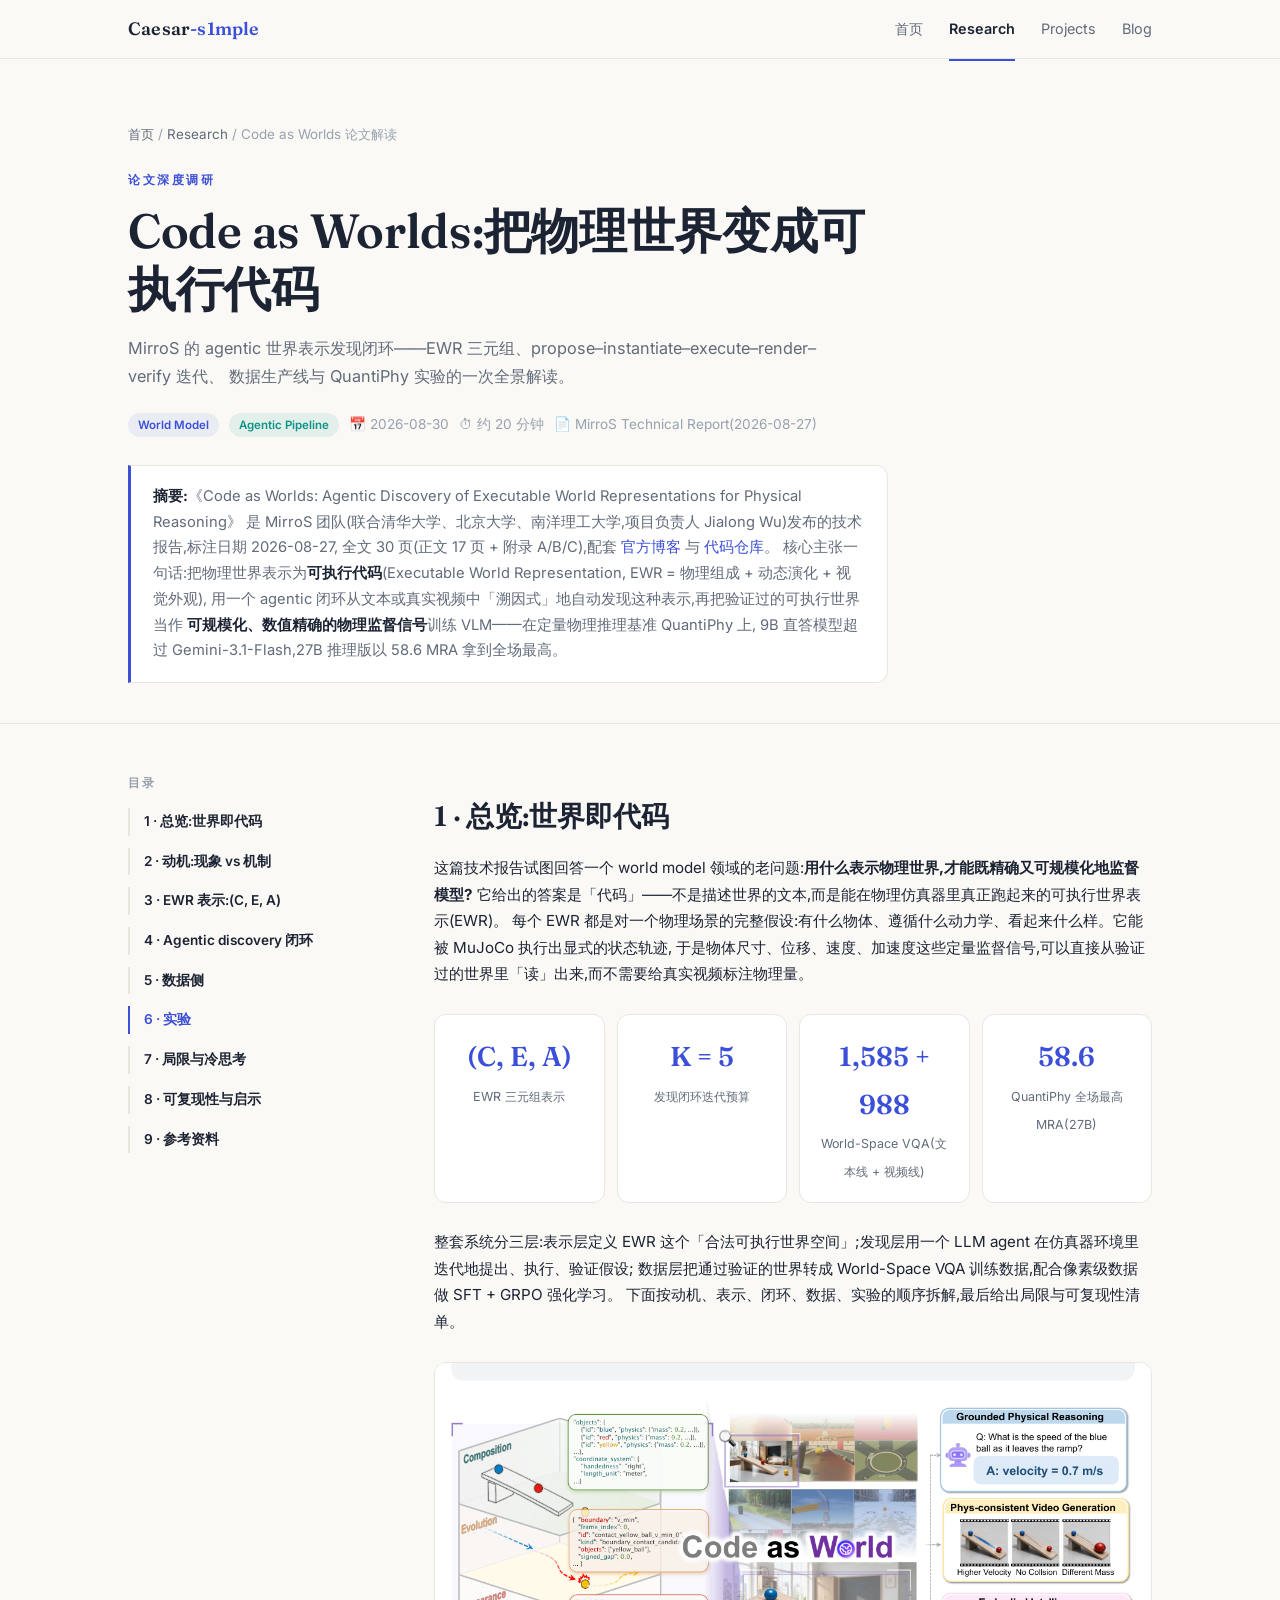
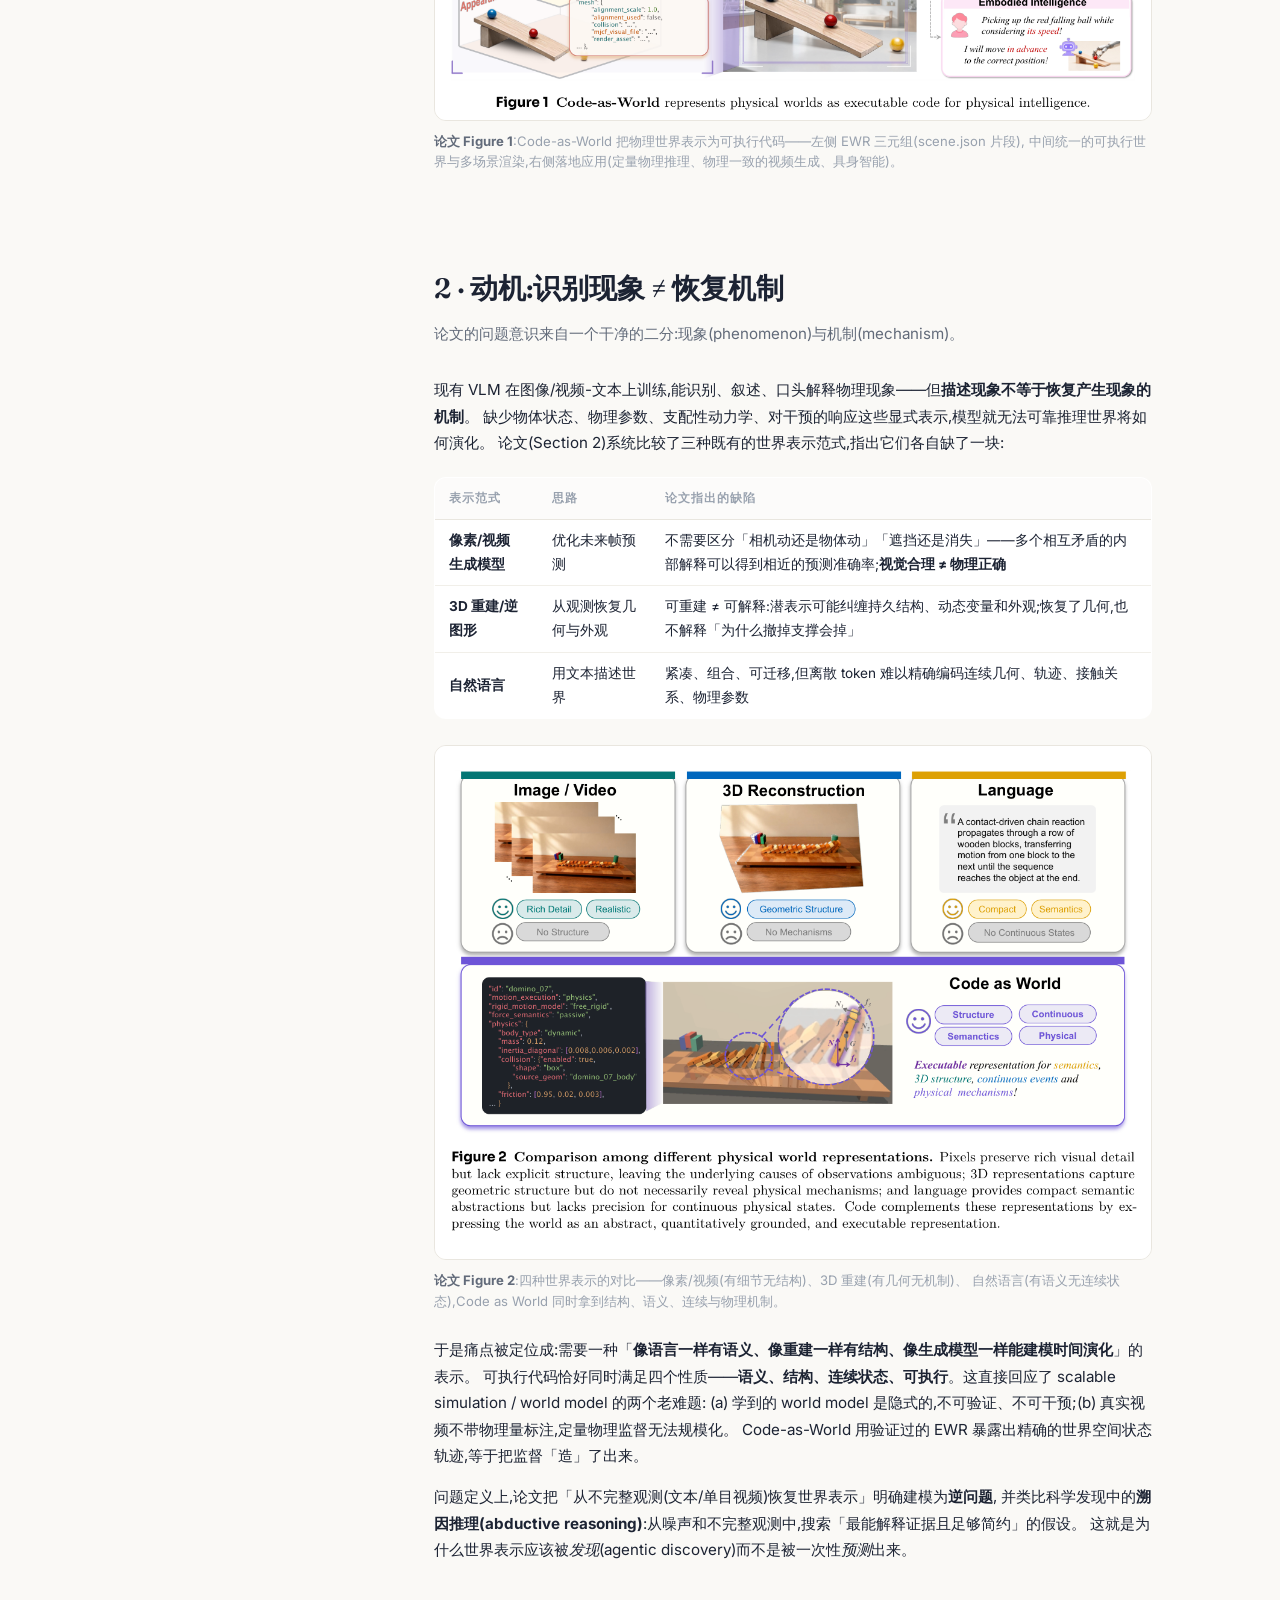
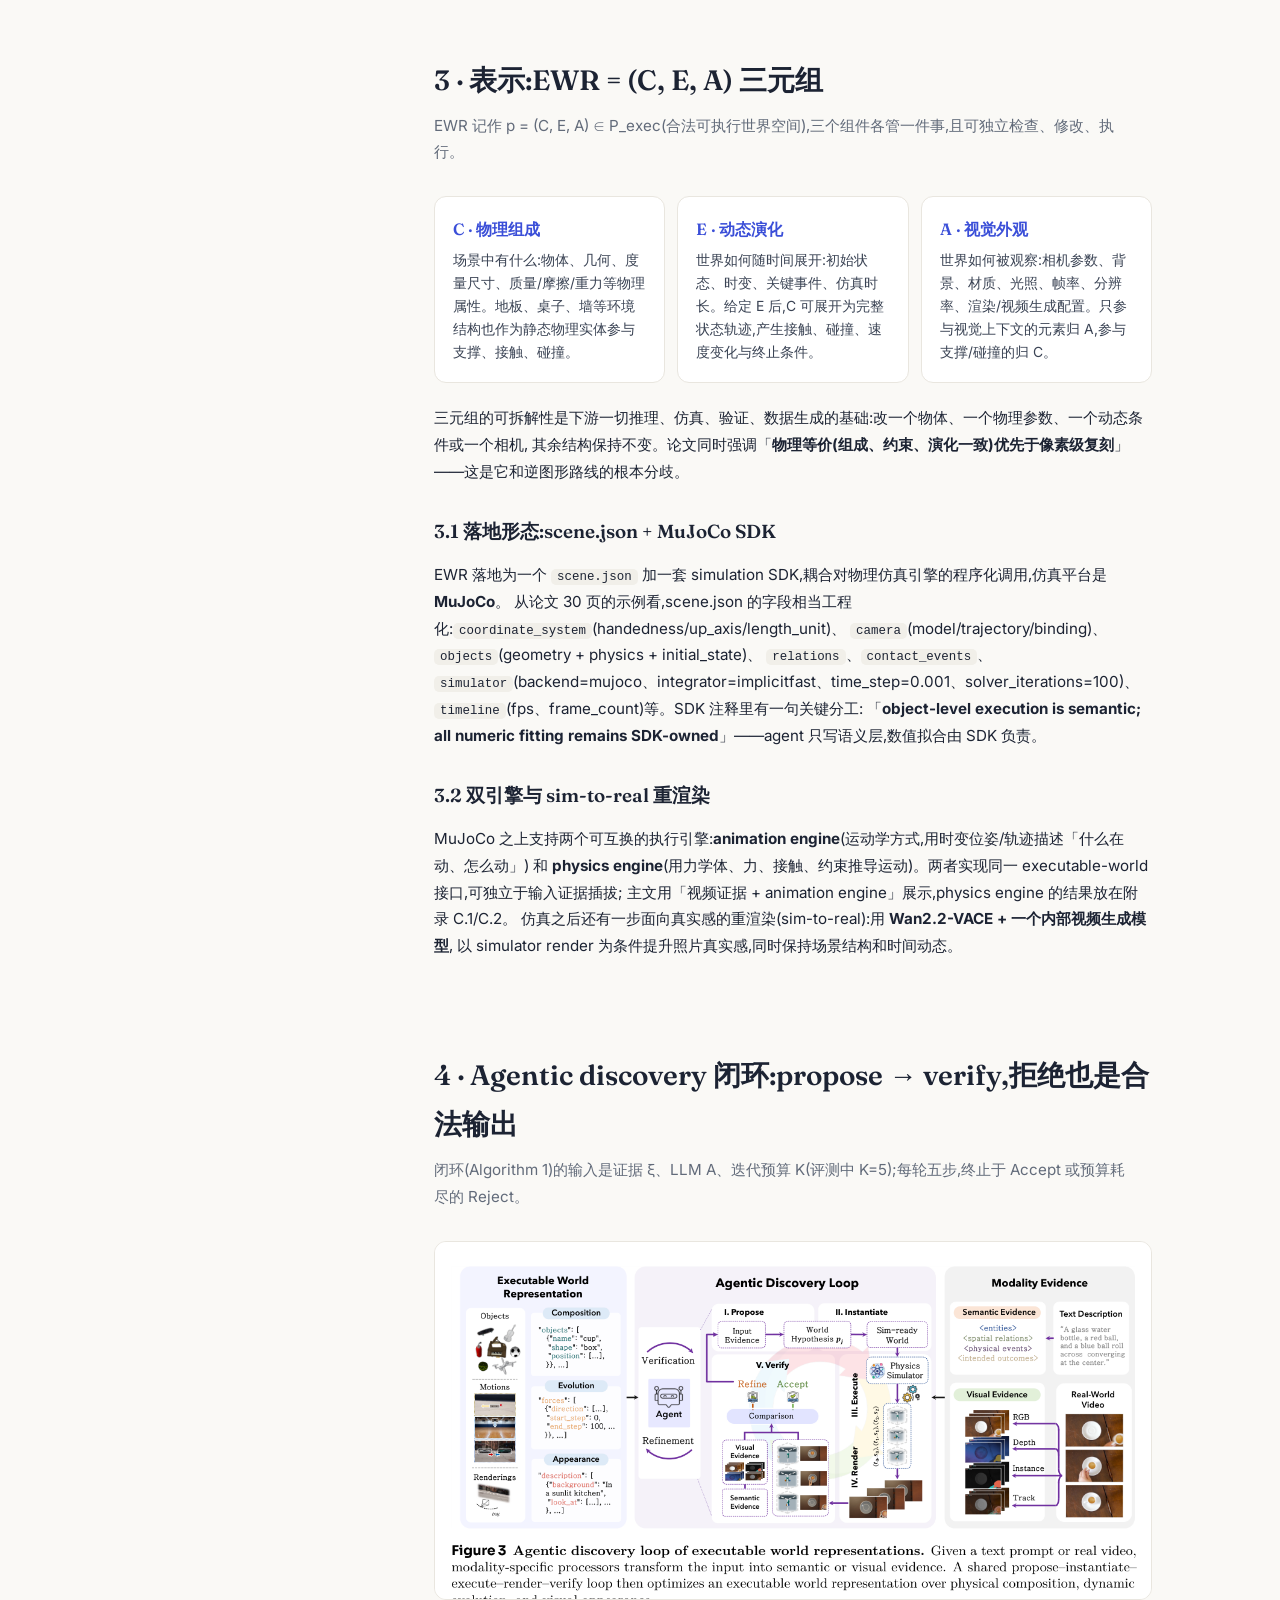
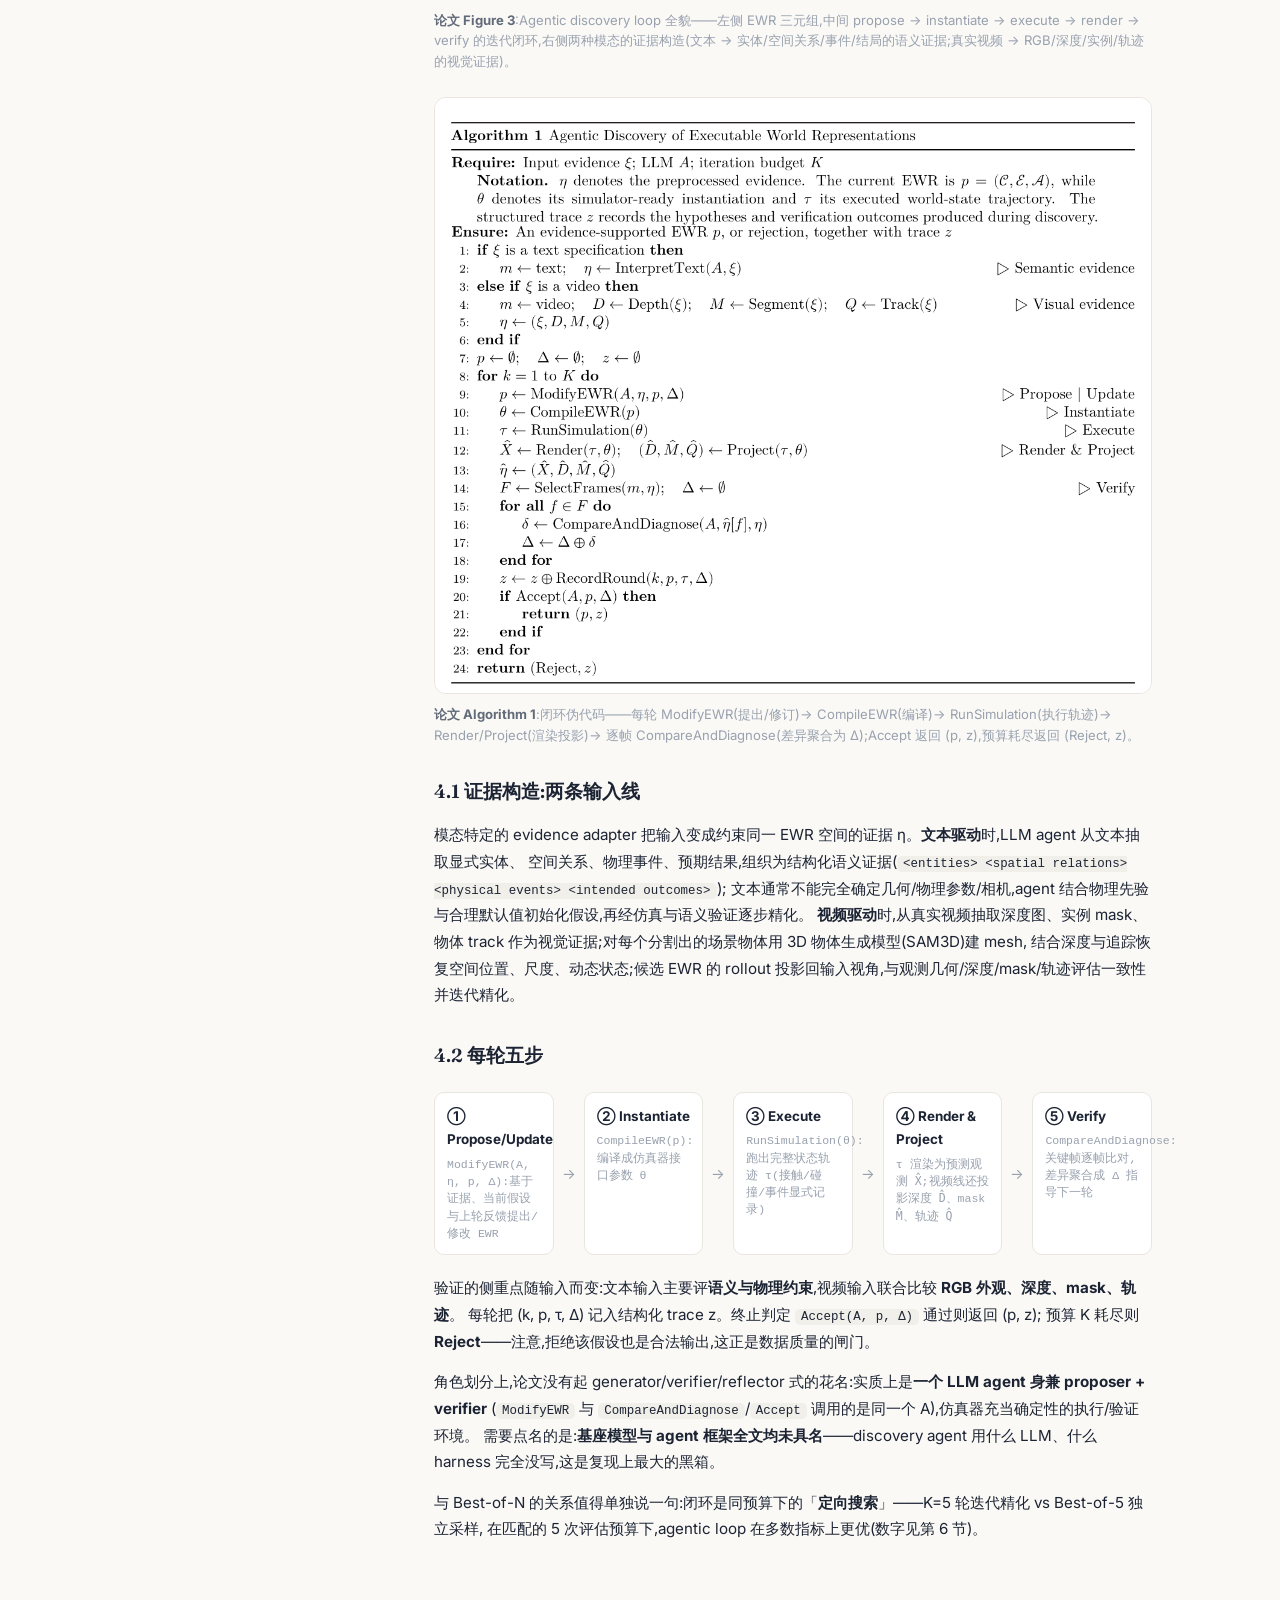
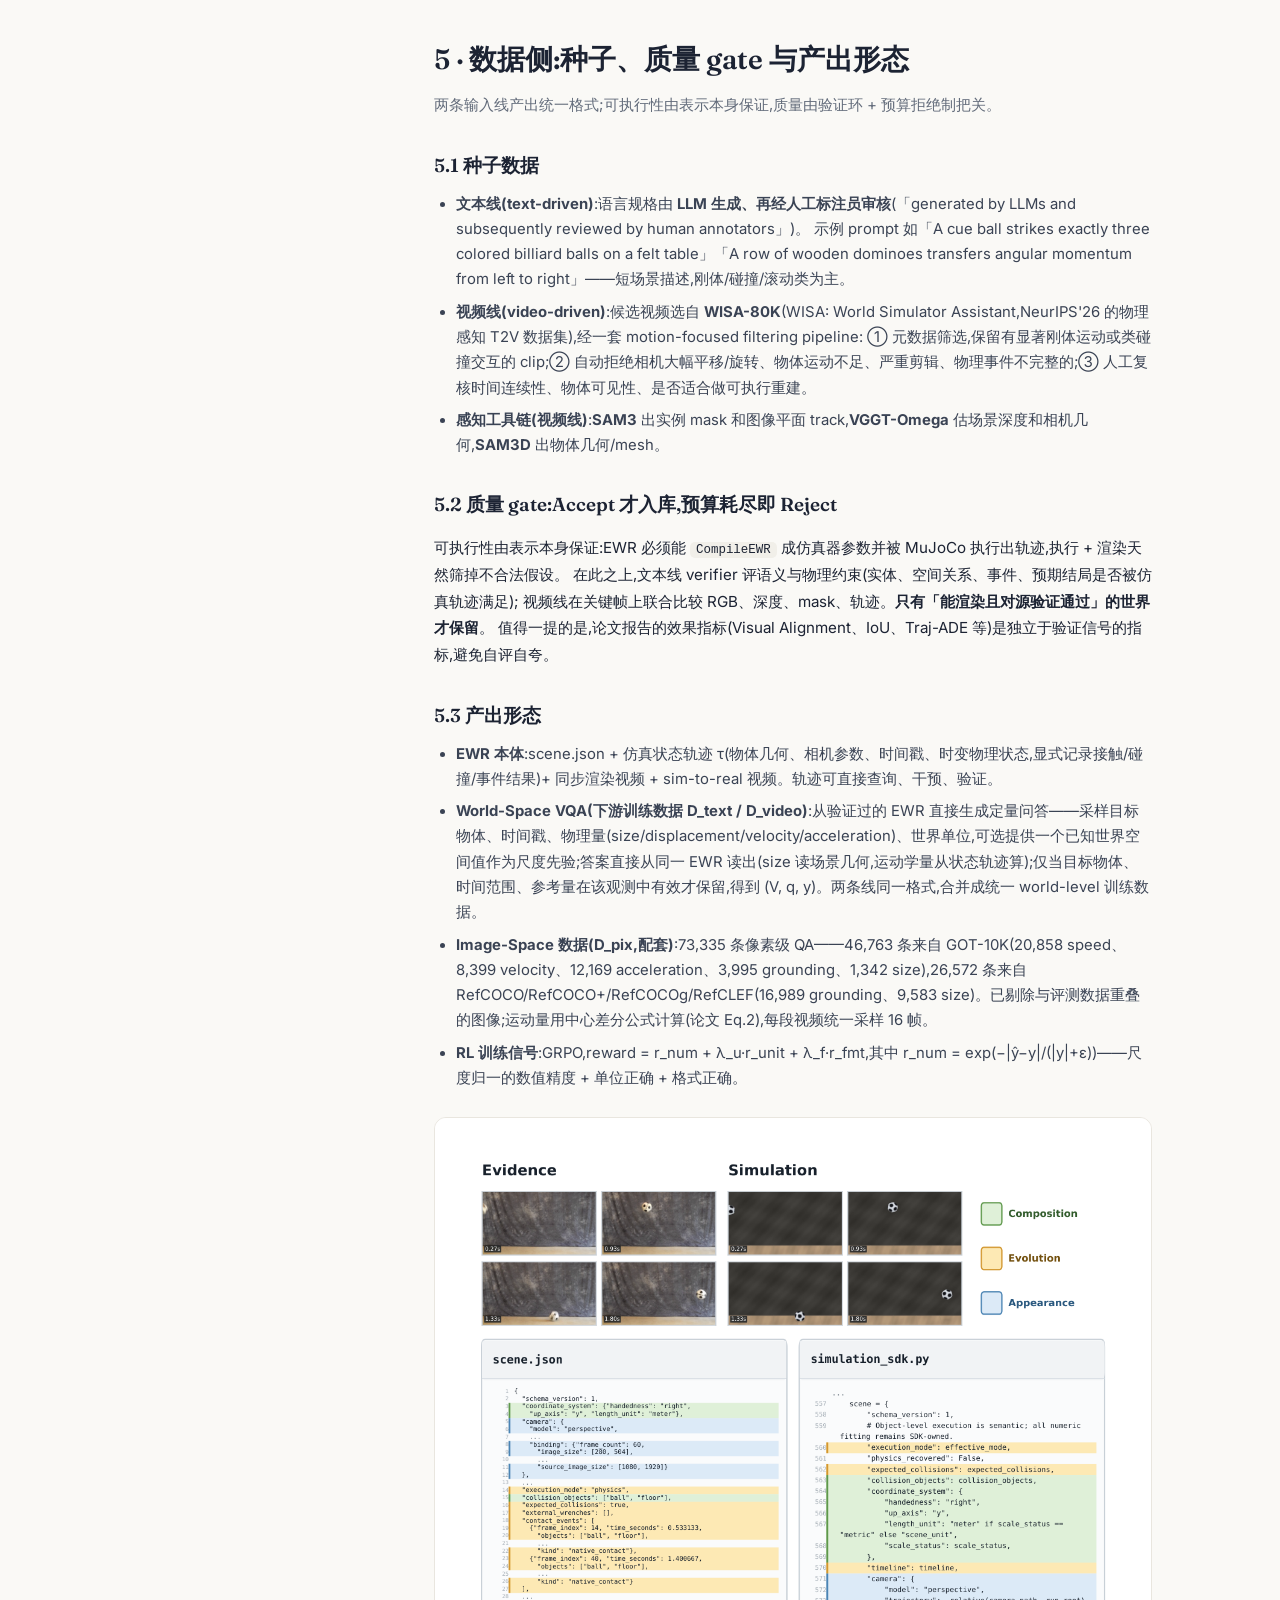
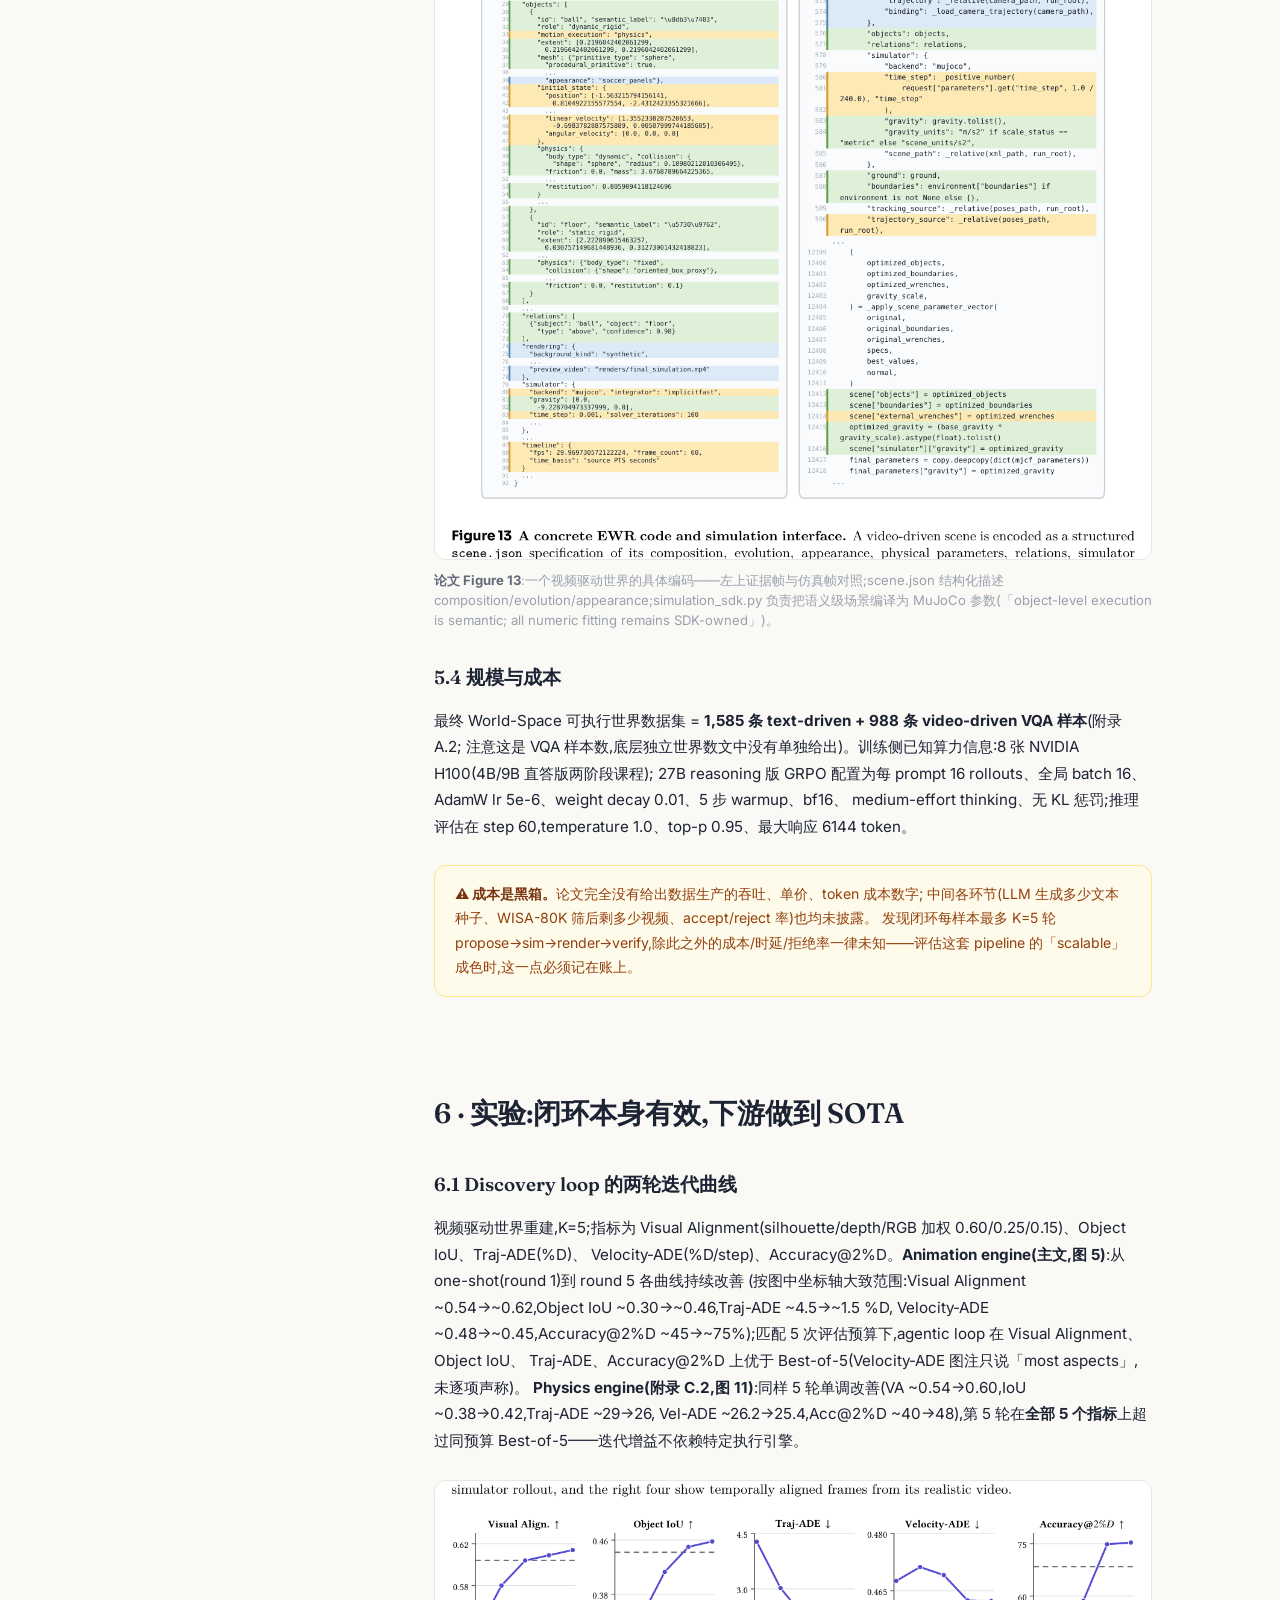
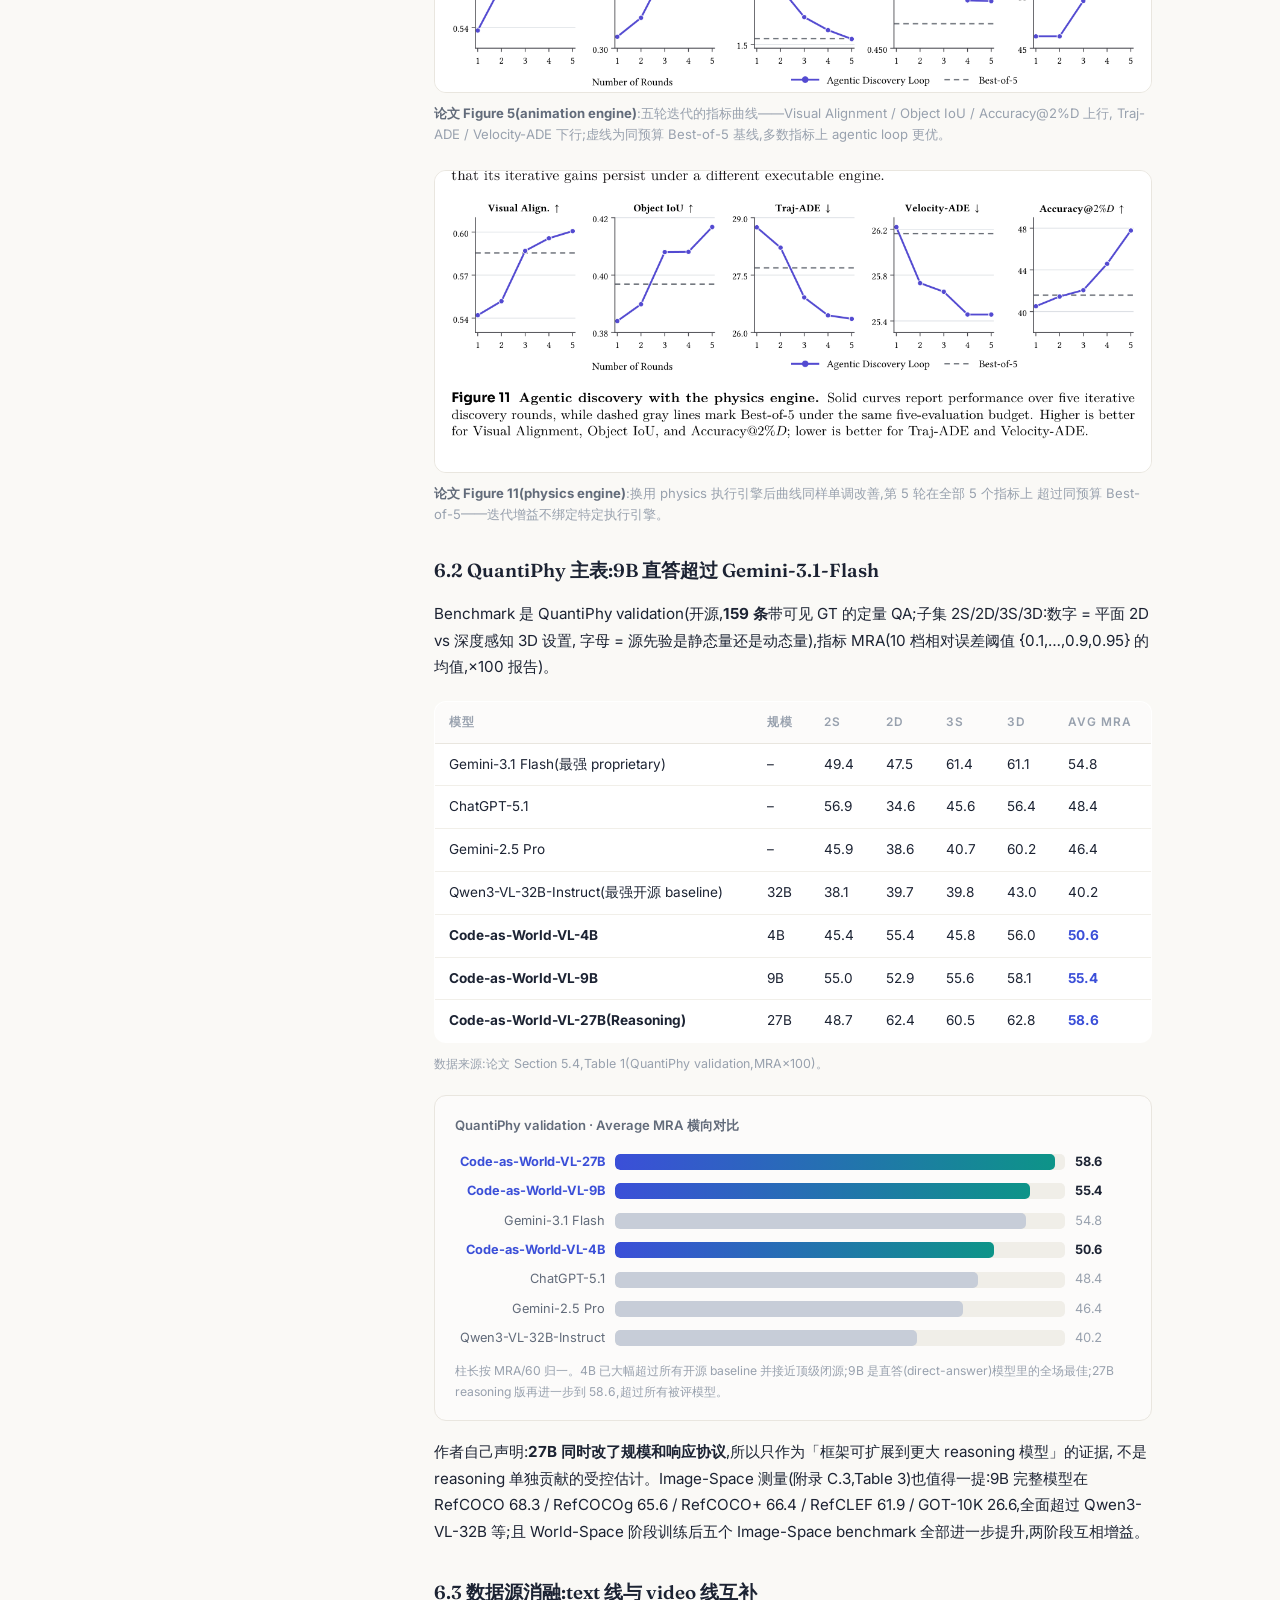
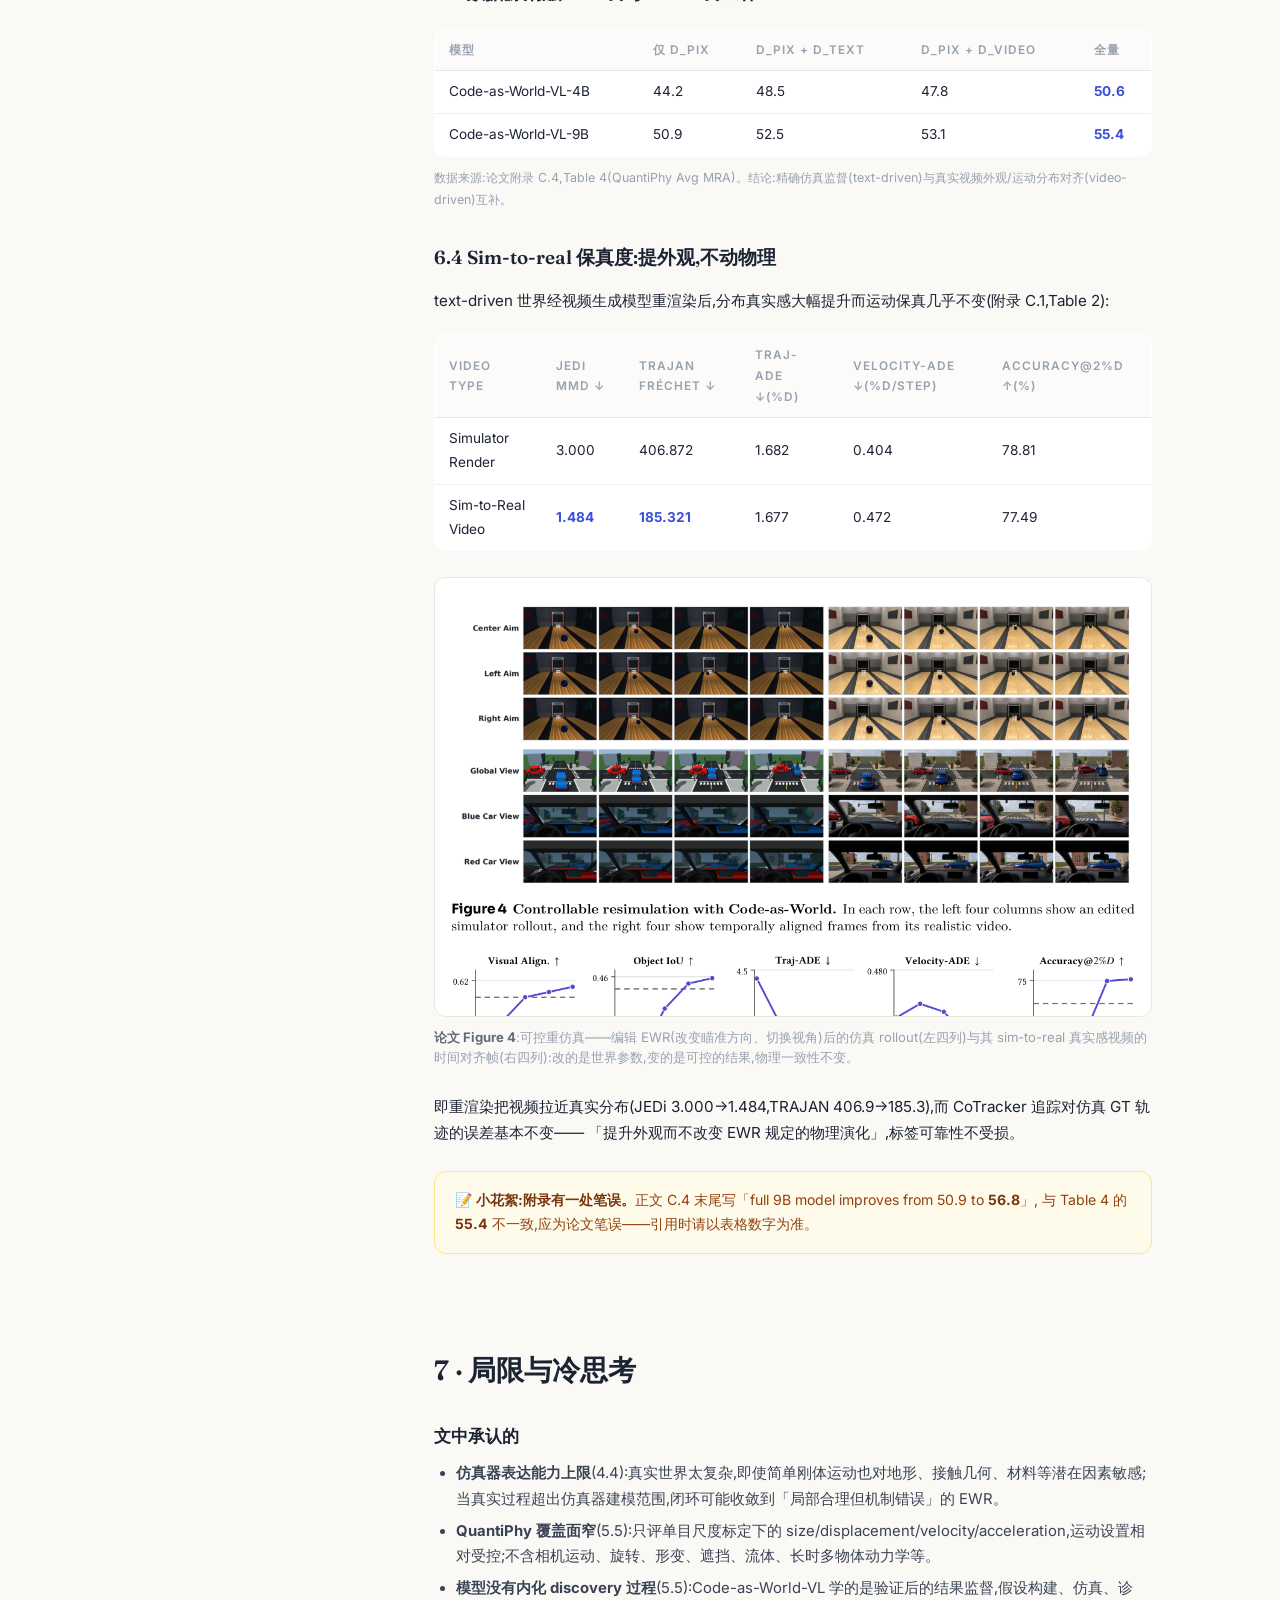
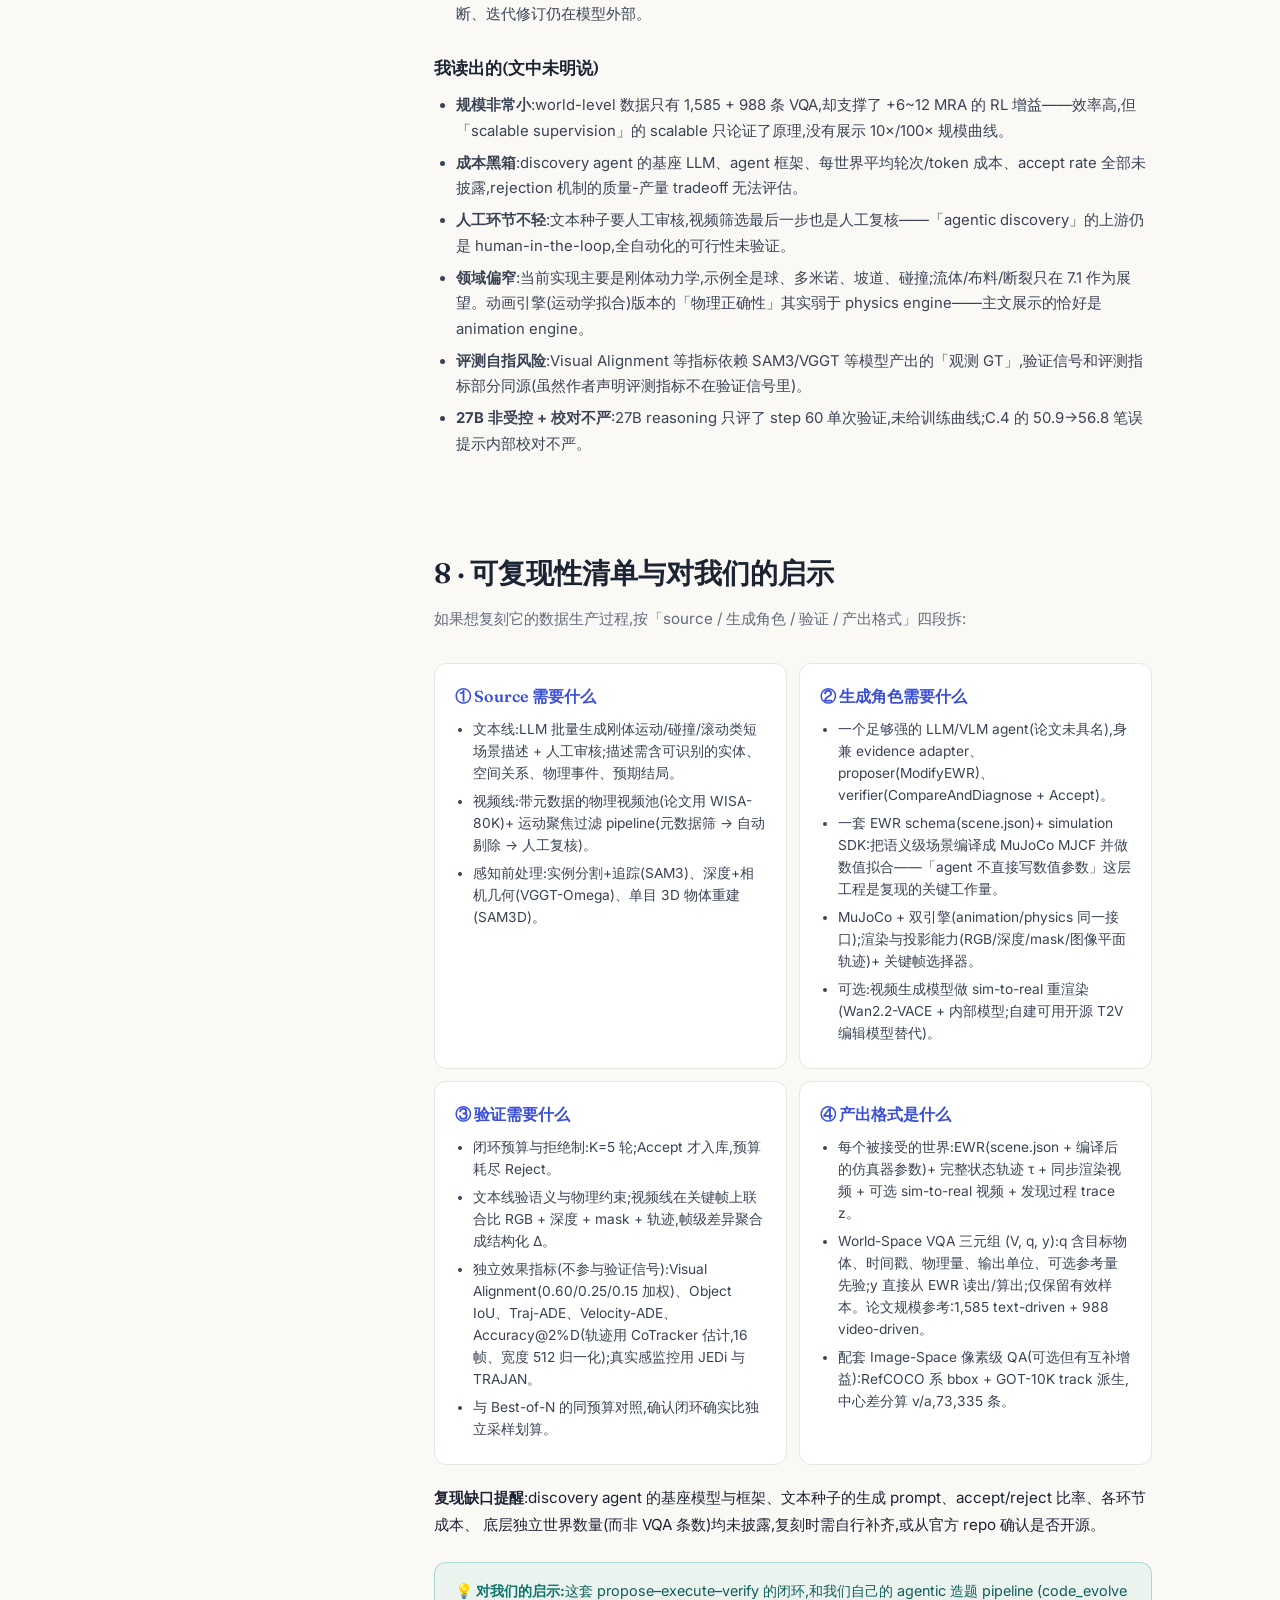
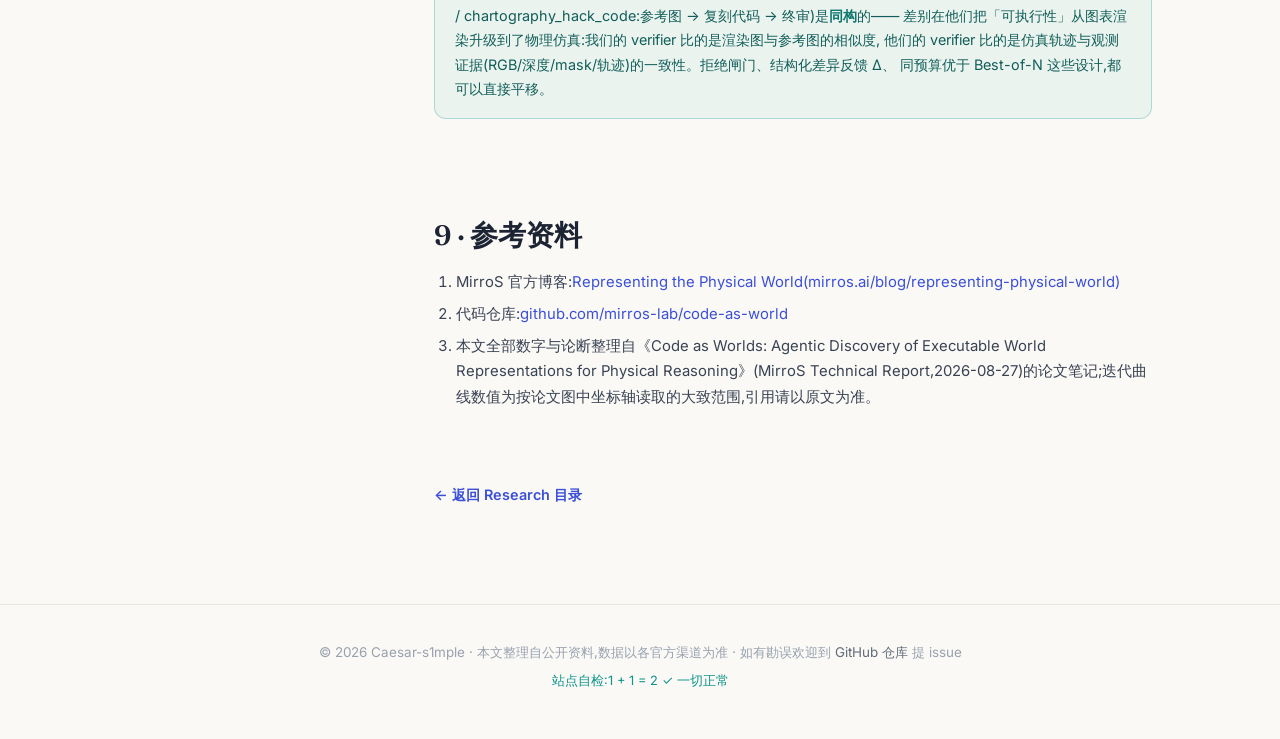
==== commit 04fd064f: "research/code-as-worlds: 嵌入论文原图 8 幅 从论文 PDF 裁剪渲染 Figure 1(总览)、Figure 2(范式对比)、Figure 3(discovery loop" ====
--- a/research/code-as-worlds/index.html
+++ b/research/code-as-worlds/index.html
@@ -57,6 +57,10 @@
   }
   .art h2:first-of-type { margin-top: 0; }
   .sec-intro { color: var(--muted); font-size: 0.95rem; margin-bottom: 30px; max-width: 700px; }
+  .fig { margin: 26px 0; }
+  .fig img { display: block; width: 100%; height: auto; border: 1px solid var(--line); border-radius: 12px; background: #fff; }
+  .fig figcaption { margin-top: 10px; font-size: 0.82rem; color: var(--faint); line-height: 1.55; }
+  .fig figcaption b { color: var(--muted); }
   .art p.body-p { margin: 14px 0; font-size: 0.95rem; }
   .art p.body-p strong { color: var(--ink); }
 
@@ -218,6 +222,11 @@
       数据层把通过验证的世界转成 World-Space VQA 训练数据,配合像素级数据做 SFT + GRPO 强化学习。
       下面按动机、表示、闭环、数据、实验的顺序拆解,最后给出局限与可复现性清单。
     </p>
+    <figure class="fig">
+      <img src="assets/fig1-overview.png" alt="Code-as-World 总览:EWR 三元组(Composition/Evolution/Appearance)与下游应用">
+      <figcaption><b>论文 Figure 1</b>:Code-as-World 把物理世界表示为可执行代码——左侧 EWR 三元组(scene.json 片段),
+      中间统一的可执行世界与多场景渲染,右侧落地应用(定量物理推理、物理一致的视频生成、具身智能)。</figcaption>
+    </figure>
 
     <!-- ========== 2. 动机 ========== -->
     <h2 id="sec-motivation">2 · 动机:识别现象 ≠ 恢复机制</h2>
@@ -245,6 +254,11 @@
         <td>紧凑、组合、可迁移,但离散 token 难以精确编码连续几何、轨迹、接触关系、物理参数</td>
       </tr>
     </table>
+    <figure class="fig">
+      <img src="assets/fig2-paradigms.png" alt="四种世界表示范式对比:像素视频/3D 重建/自然语言 vs Code as World">
+      <figcaption><b>论文 Figure 2</b>:四种世界表示的对比——像素/视频(有细节无结构)、3D 重建(有几何无机制)、
+      自然语言(有语义无连续状态),Code as World 同时拿到结构、语义、连续与物理机制。</figcaption>
+    </figure>
     <p class="body-p">
       于是痛点被定位成:需要一种「<strong>像语言一样有语义、像重建一样有结构、像生成模型一样能建模时间演化</strong>」的表示。
       可执行代码恰好同时满足四个性质——<strong>语义、结构、连续状态、可执行</strong>。这直接回应了 scalable simulation / world model 的两个老难题:
@@ -299,6 +313,16 @@
     <!-- ========== 4. 闭环 ========== -->
     <h2 id="sec-loop">4 · Agentic discovery 闭环:propose → verify,拒绝也是合法输出</h2>
     <p class="sec-intro">闭环(Algorithm 1)的输入是证据 ξ、LLM A、迭代预算 K(评测中 K=5);每轮五步,终止于 Accept 或预算耗尽的 Reject。</p>
+    <figure class="fig">
+      <img src="assets/fig3-text-evidence.png" alt="Agentic discovery loop:证据构造、propose-instantiate-execute-render-verify 闭环">
+      <figcaption><b>论文 Figure 3</b>:Agentic discovery loop 全貌——左侧 EWR 三元组,中间 propose → instantiate →
+      execute → render → verify 的迭代闭环,右侧两种模态的证据构造(文本 → 实体/空间关系/事件/结局的语义证据;真实视频 → RGB/深度/实例/轨迹的视觉证据)。</figcaption>
+    </figure>
+    <figure class="fig">
+      <img src="assets/algo1-pseudocode.png" alt="Algorithm 1 伪代码:agentic discovery of executable world representations">
+      <figcaption><b>论文 Algorithm 1</b>:闭环伪代码——每轮 ModifyEWR(提出/修订)→ CompileEWR(编译)→ RunSimulation(执行轨迹)→
+      Render/Project(渲染投影)→ 逐帧 CompareAndDiagnose(差异聚合为 Δ);Accept 返回 (p, z),预算耗尽返回 (Reject, z)。</figcaption>
+    </figure>
     <h3>4.1 证据构造:两条输入线</h3>
     <p class="body-p">
       模态特定的 evidence adapter 把输入变成约束同一 EWR 空间的证据 η。<strong>文本驱动</strong>时,LLM agent 从文本抽取显式实体、
@@ -362,6 +386,11 @@
       <li><strong>Image-Space 数据(D_pix,配套)</strong>:73,335 条像素级 QA——46,763 条来自 GOT-10K(20,858 speed、8,399 velocity、12,169 acceleration、3,995 grounding、1,342 size),26,572 条来自 RefCOCO/RefCOCO+/RefCOCOg/RefCLEF(16,989 grounding、9,583 size)。已剔除与评测数据重叠的图像;运动量用中心差分公式计算(论文 Eq.2),每段视频统一采样 16 帧。</li>
       <li><strong>RL 训练信号</strong>:GRPO,reward = r_num + λ_u·r_unit + λ_f·r_fmt,其中 r_num = exp(−|ŷ−y|/(|y|+ε))——尺度归一的数值精度 + 单位正确 + 格式正确。</li>
     </ul>
+    <figure class="fig">
+      <img src="assets/fig13-scenejson.png" alt="scene.json 与 simulation_sdk.py 实例:EWR 的具体编码">
+      <figcaption><b>论文 Figure 13</b>:一个视频驱动世界的具体编码——左上证据帧与仿真帧对照;scene.json 结构化描述
+      composition/evolution/appearance;simulation_sdk.py 负责把语义级场景编译为 MuJoCo 参数(「object-level execution is semantic; all numeric fitting remains SDK-owned」)。</figcaption>
+    </figure>
 
     <h3>5.4 规模与成本</h3>
     <p class="body-p">
@@ -389,6 +418,16 @@
       <strong>Physics engine(附录 C.2,图 11)</strong>:同样 5 轮单调改善(VA ~0.54→0.60,IoU ~0.38→0.42,Traj-ADE ~29→26,
       Vel-ADE ~26.2→25.4,Acc@2%D ~40→48),第 5 轮在<strong>全部 5 个指标</strong>上超过同预算 Best-of-5——迭代增益不依赖特定执行引擎。
     </p>
+    <figure class="fig">
+      <img src="assets/fig5-anim-curves.png" alt="Animation engine 下 discovery loop 五轮迭代曲线,对比 Best-of-5">
+      <figcaption><b>论文 Figure 5(animation engine)</b>:五轮迭代的指标曲线——Visual Alignment / Object IoU / Accuracy@2%D 上行,
+      Traj-ADE / Velocity-ADE 下行;虚线为同预算 Best-of-5 基线,多数指标上 agentic loop 更优。</figcaption>
+    </figure>
+    <figure class="fig">
+      <img src="assets/fig11-physics-curves.png" alt="Physics engine 下 discovery loop 五轮迭代曲线,对比 Best-of-5">
+      <figcaption><b>论文 Figure 11(physics engine)</b>:换用 physics 执行引擎后曲线同样单调改善,第 5 轮在全部 5 个指标上
+      超过同预算 Best-of-5——迭代增益不绑定特定执行引擎。</figcaption>
+    </figure>
 
     <h3>6.2 QuantiPhy 主表:9B 直答超过 Gemini-3.1-Flash</h3>
     <p class="body-p">
@@ -440,6 +479,11 @@
       <tr><td>Simulator Render</td><td>3.000</td><td>406.872</td><td>1.682</td><td>0.404</td><td>78.81</td></tr>
       <tr><td>Sim-to-Real Video</td><td class="r1">1.484</td><td class="r1">185.321</td><td>1.677</td><td>0.472</td><td>77.49</td></tr>
     </table>
+    <figure class="fig">
+      <img src="assets/fig4-resimulation.png" alt="可控重仿真:编辑 EWR 后的仿真 rollout 与 sim-to-real 视频帧对照">
+      <figcaption><b>论文 Figure 4</b>:可控重仿真——编辑 EWR(改变瞄准方向、切换视角)后的仿真 rollout(左四列)与其
+      sim-to-real 真实感视频的时间对齐帧(右四列):改的是世界参数,变的是可控的结果,物理一致性不变。</figcaption>
+    </figure>
     <p class="body-p">
       即重渲染把视频拉近真实分布(JEDi 3.000→1.484,TRAJAN 406.9→185.3),而 CoTracker 追踪对仿真 GT 轨迹的误差基本不变——
       「提升外观而不改变 EWR 规定的物理演化」,标签可靠性不受损。
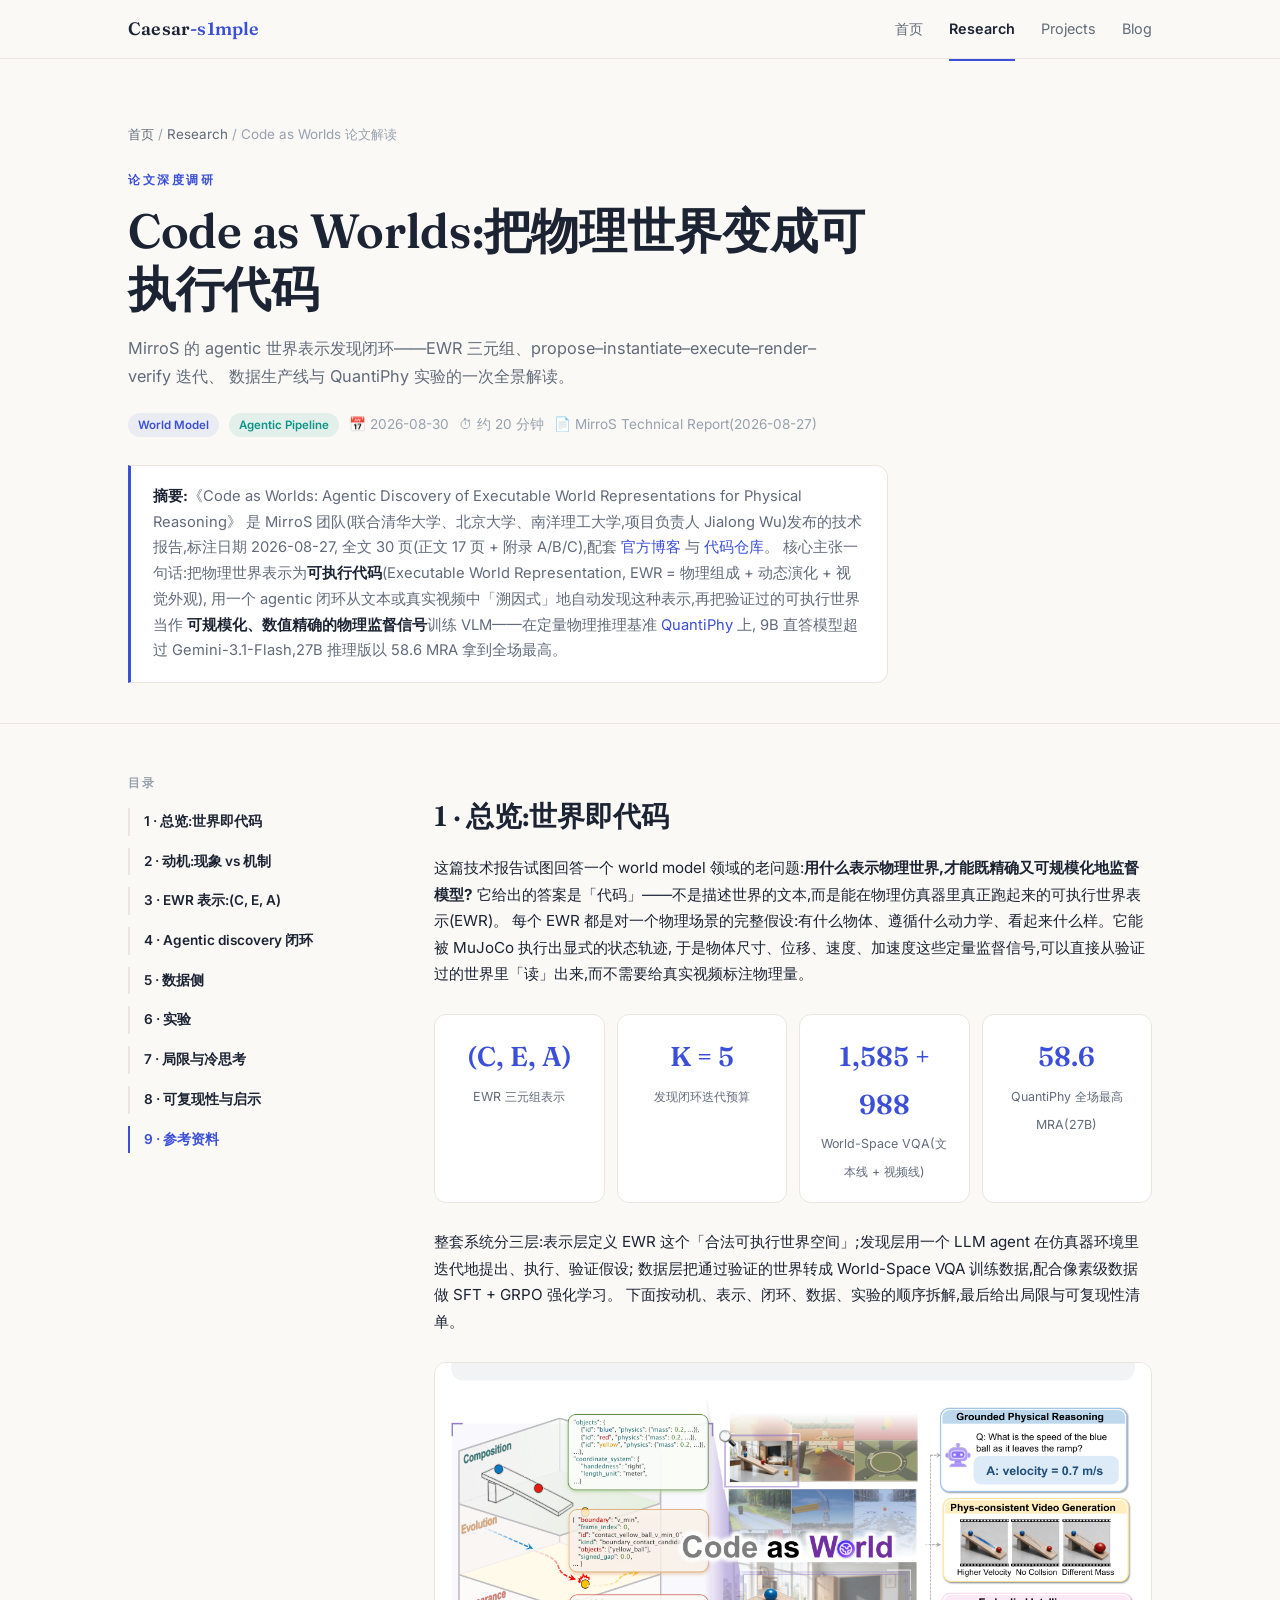
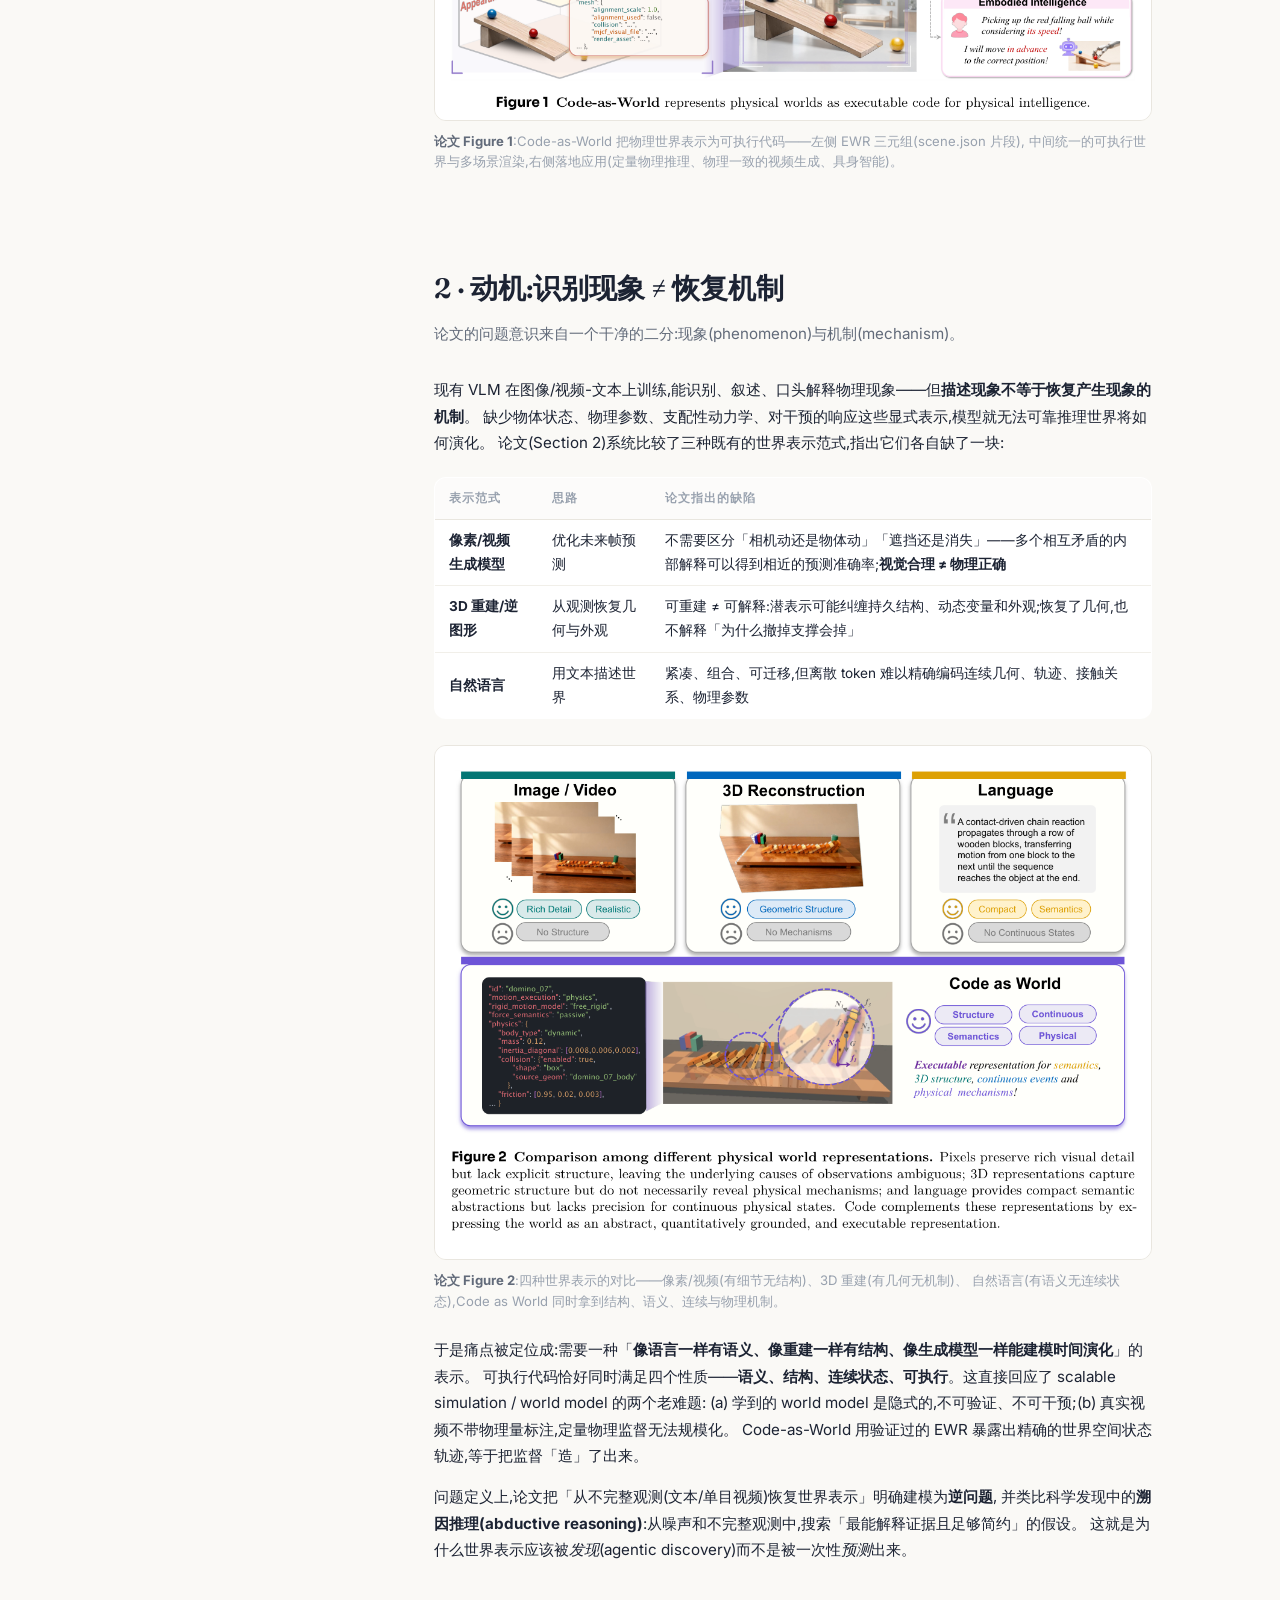
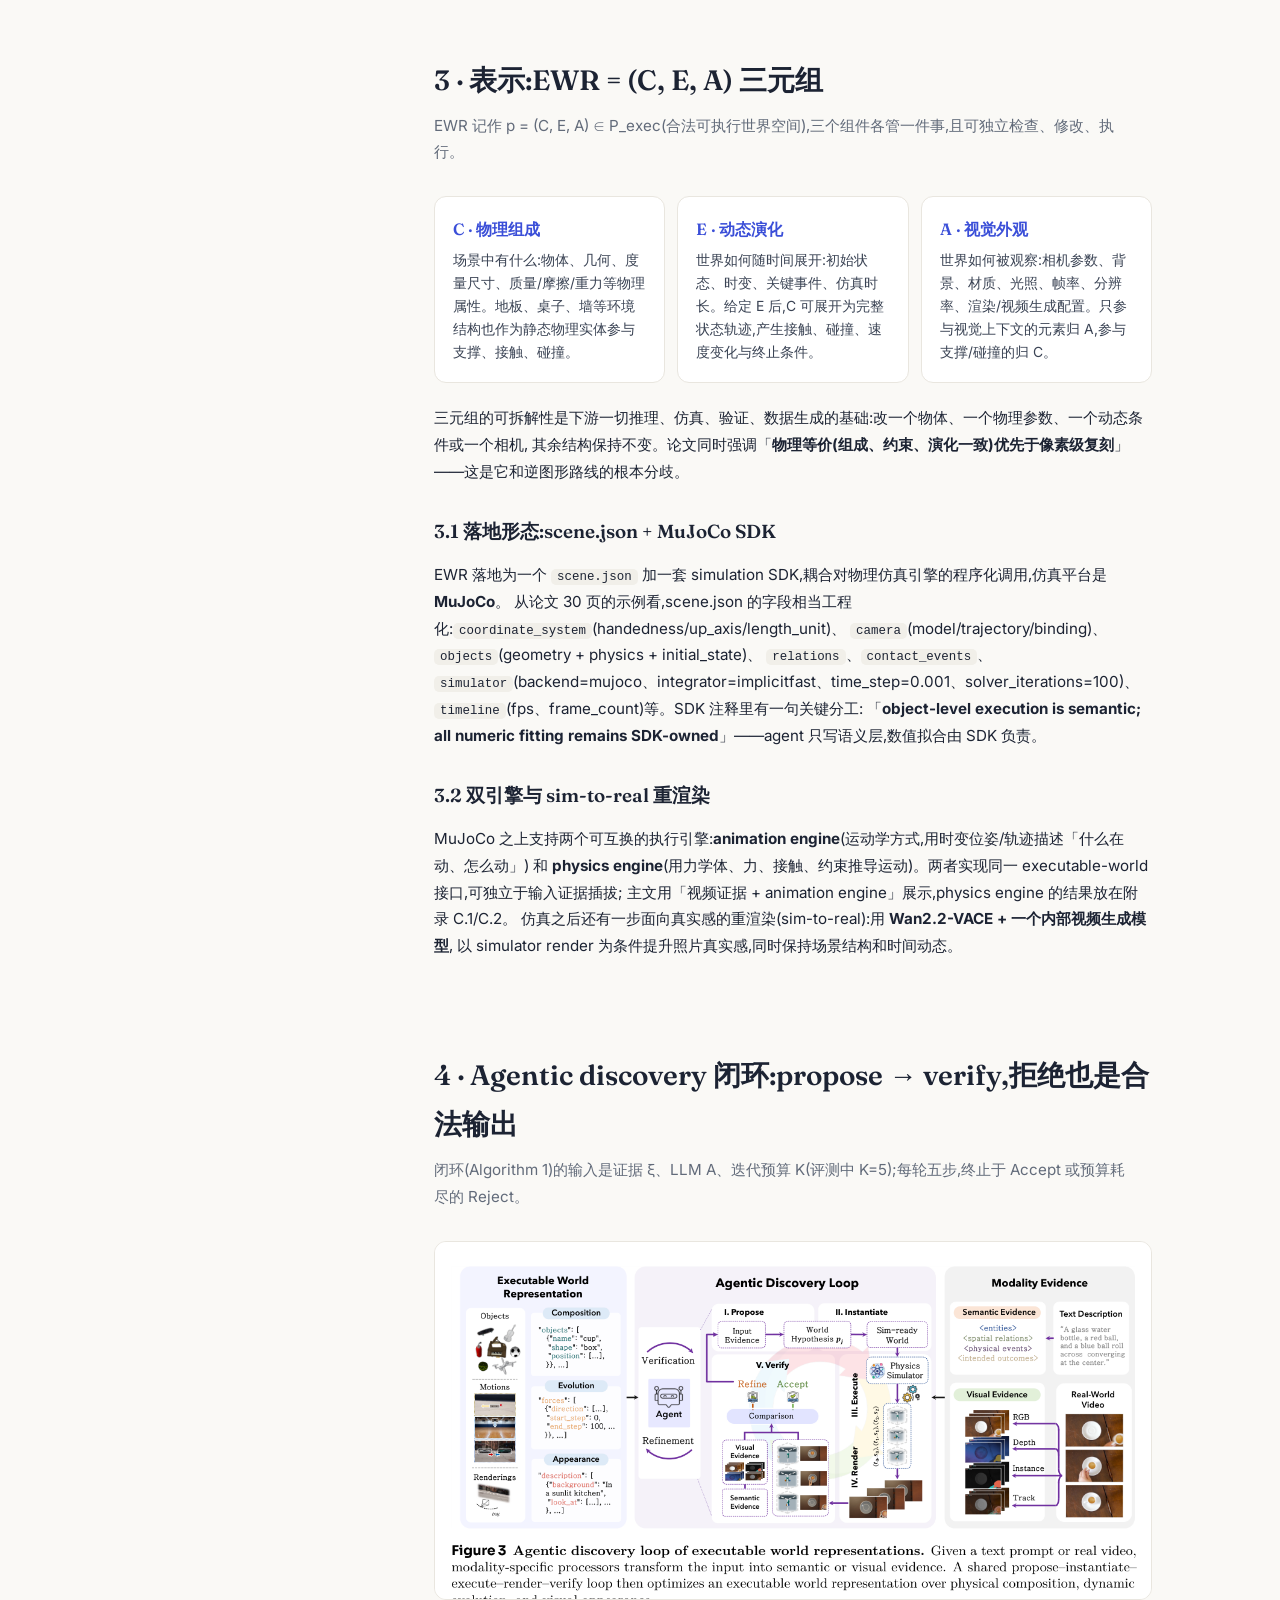
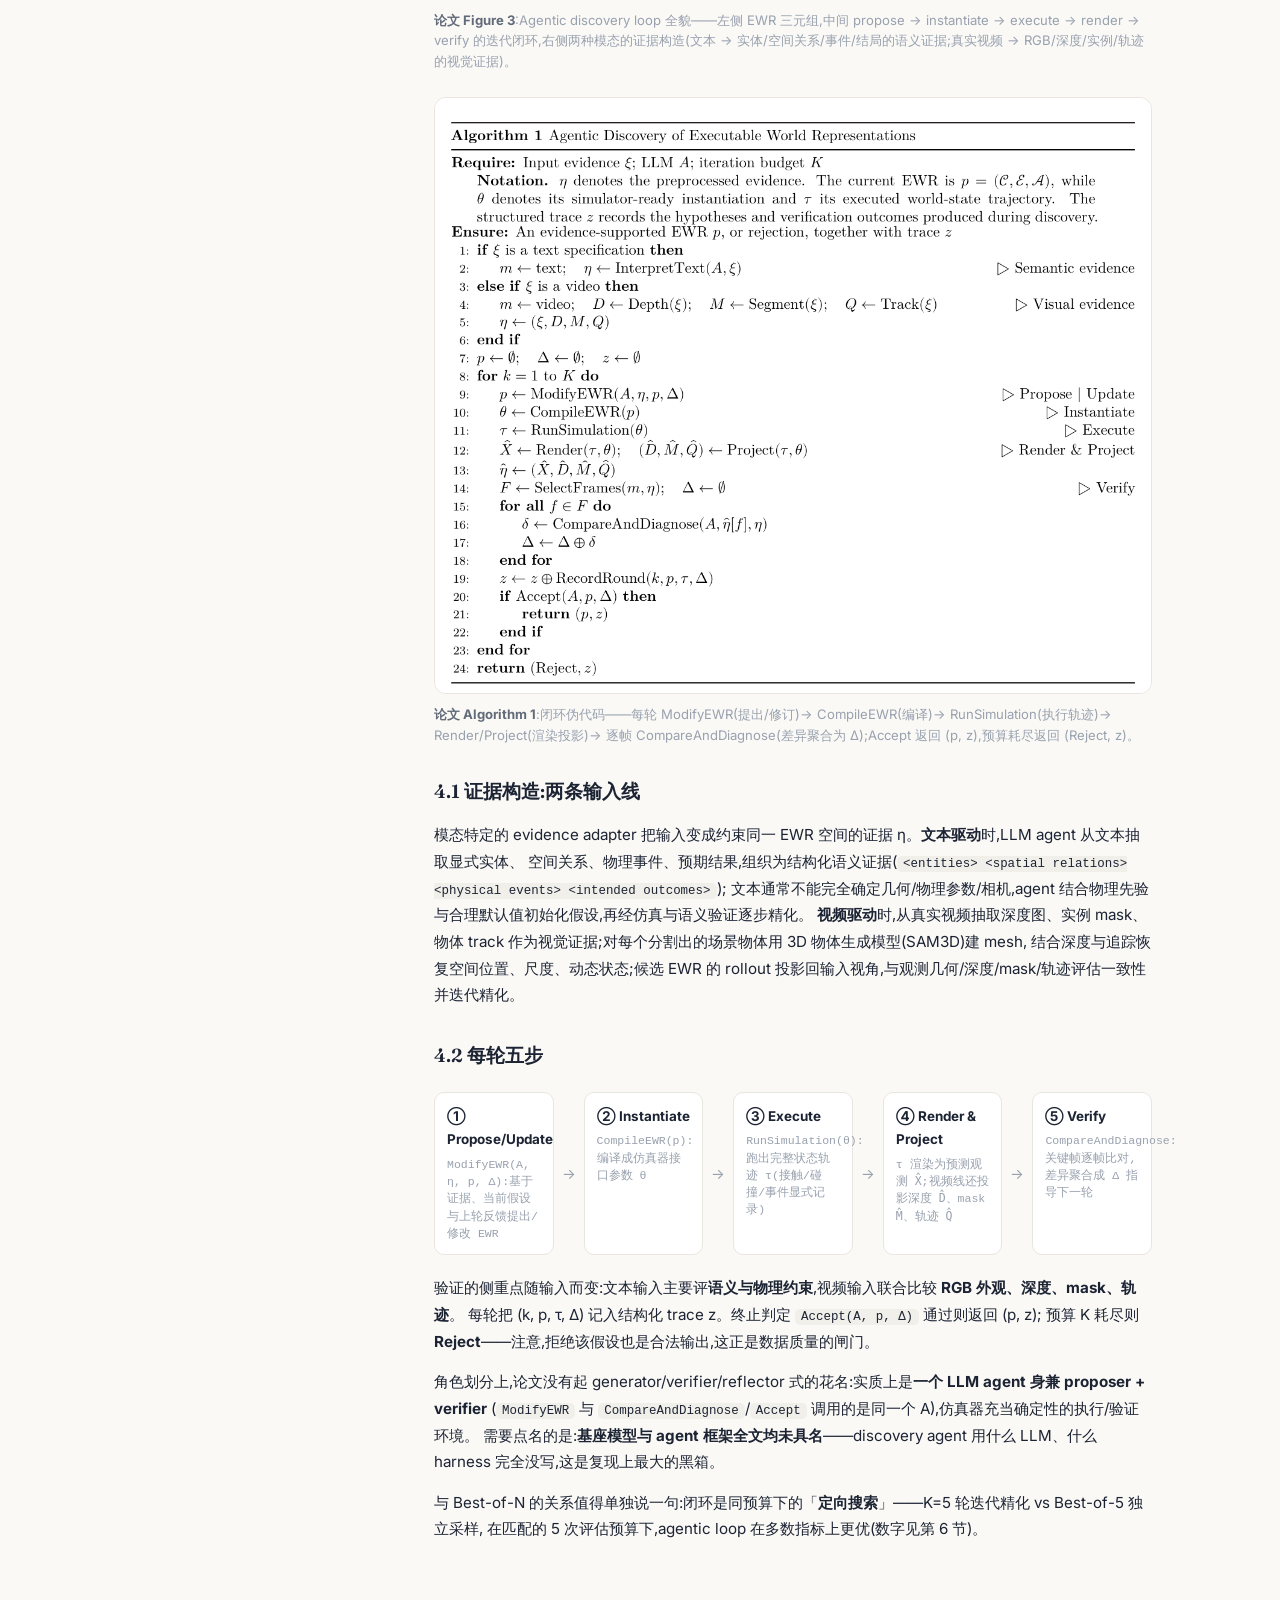
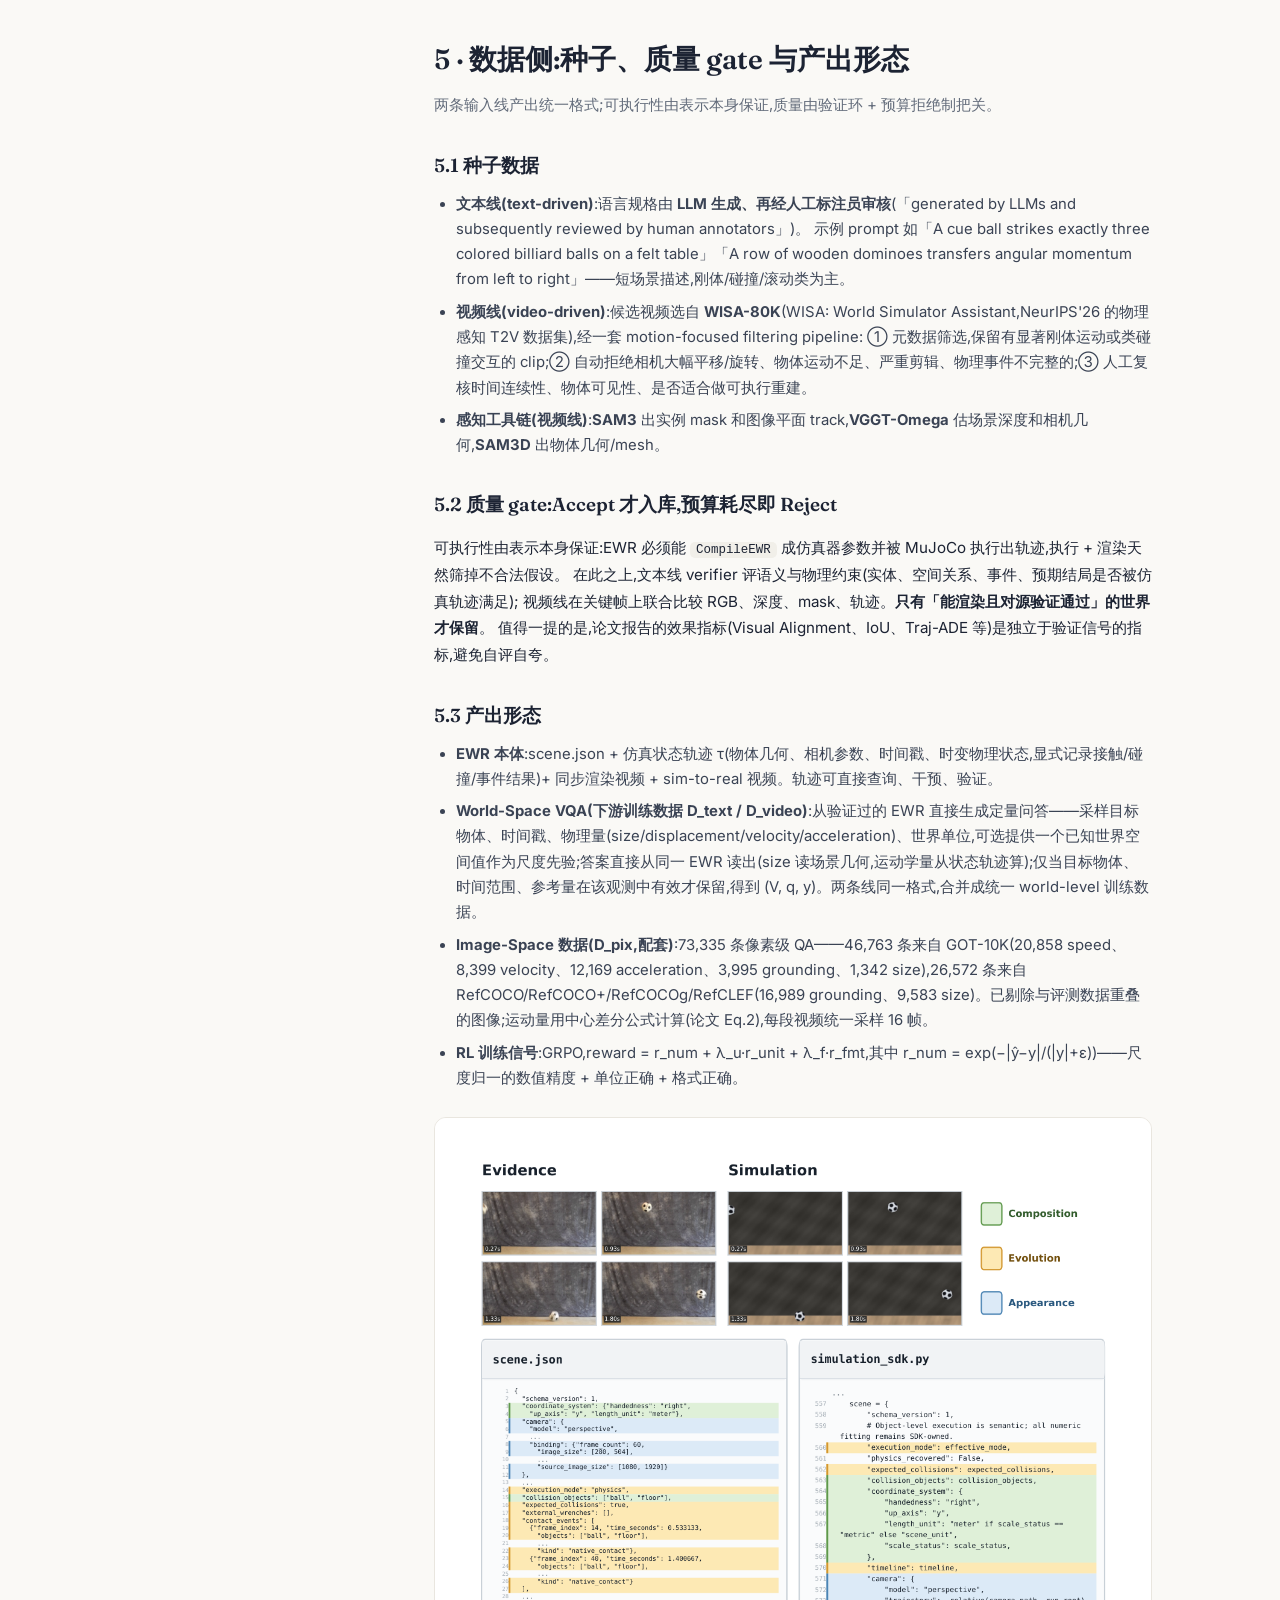
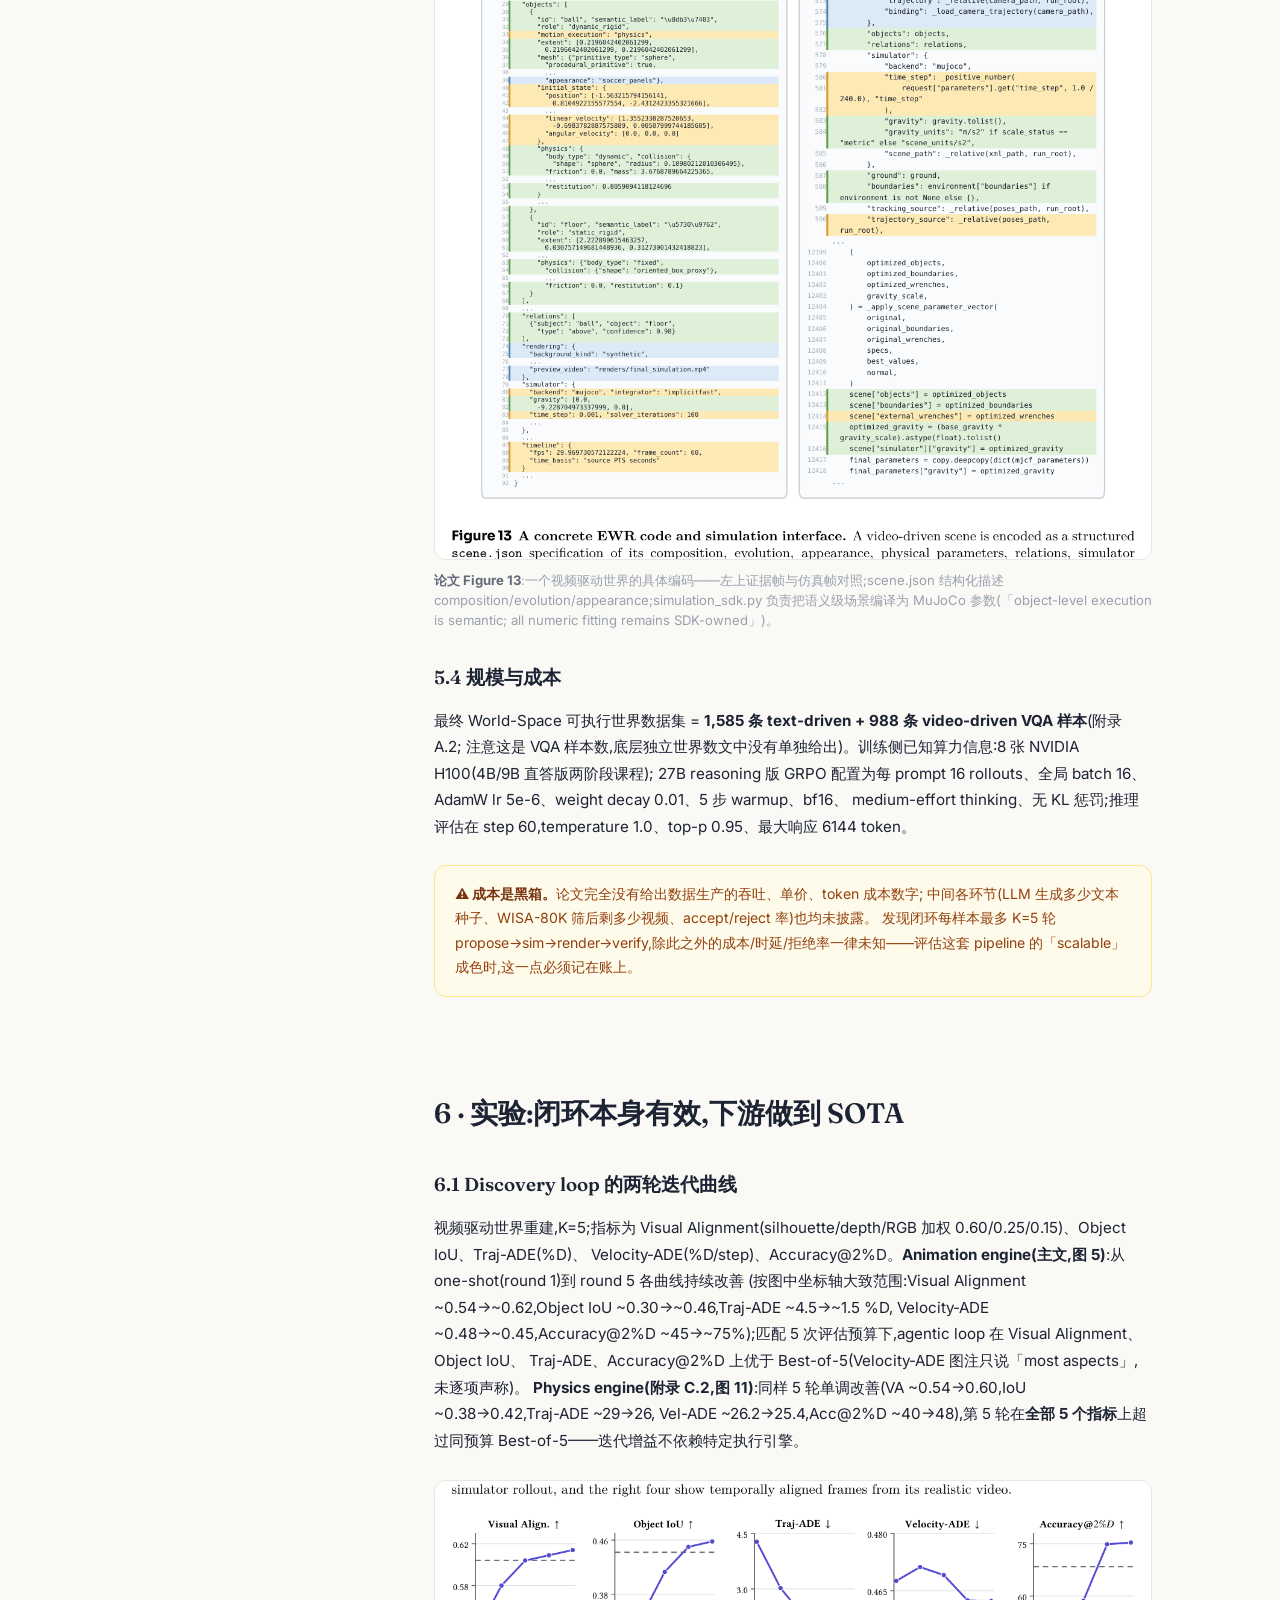
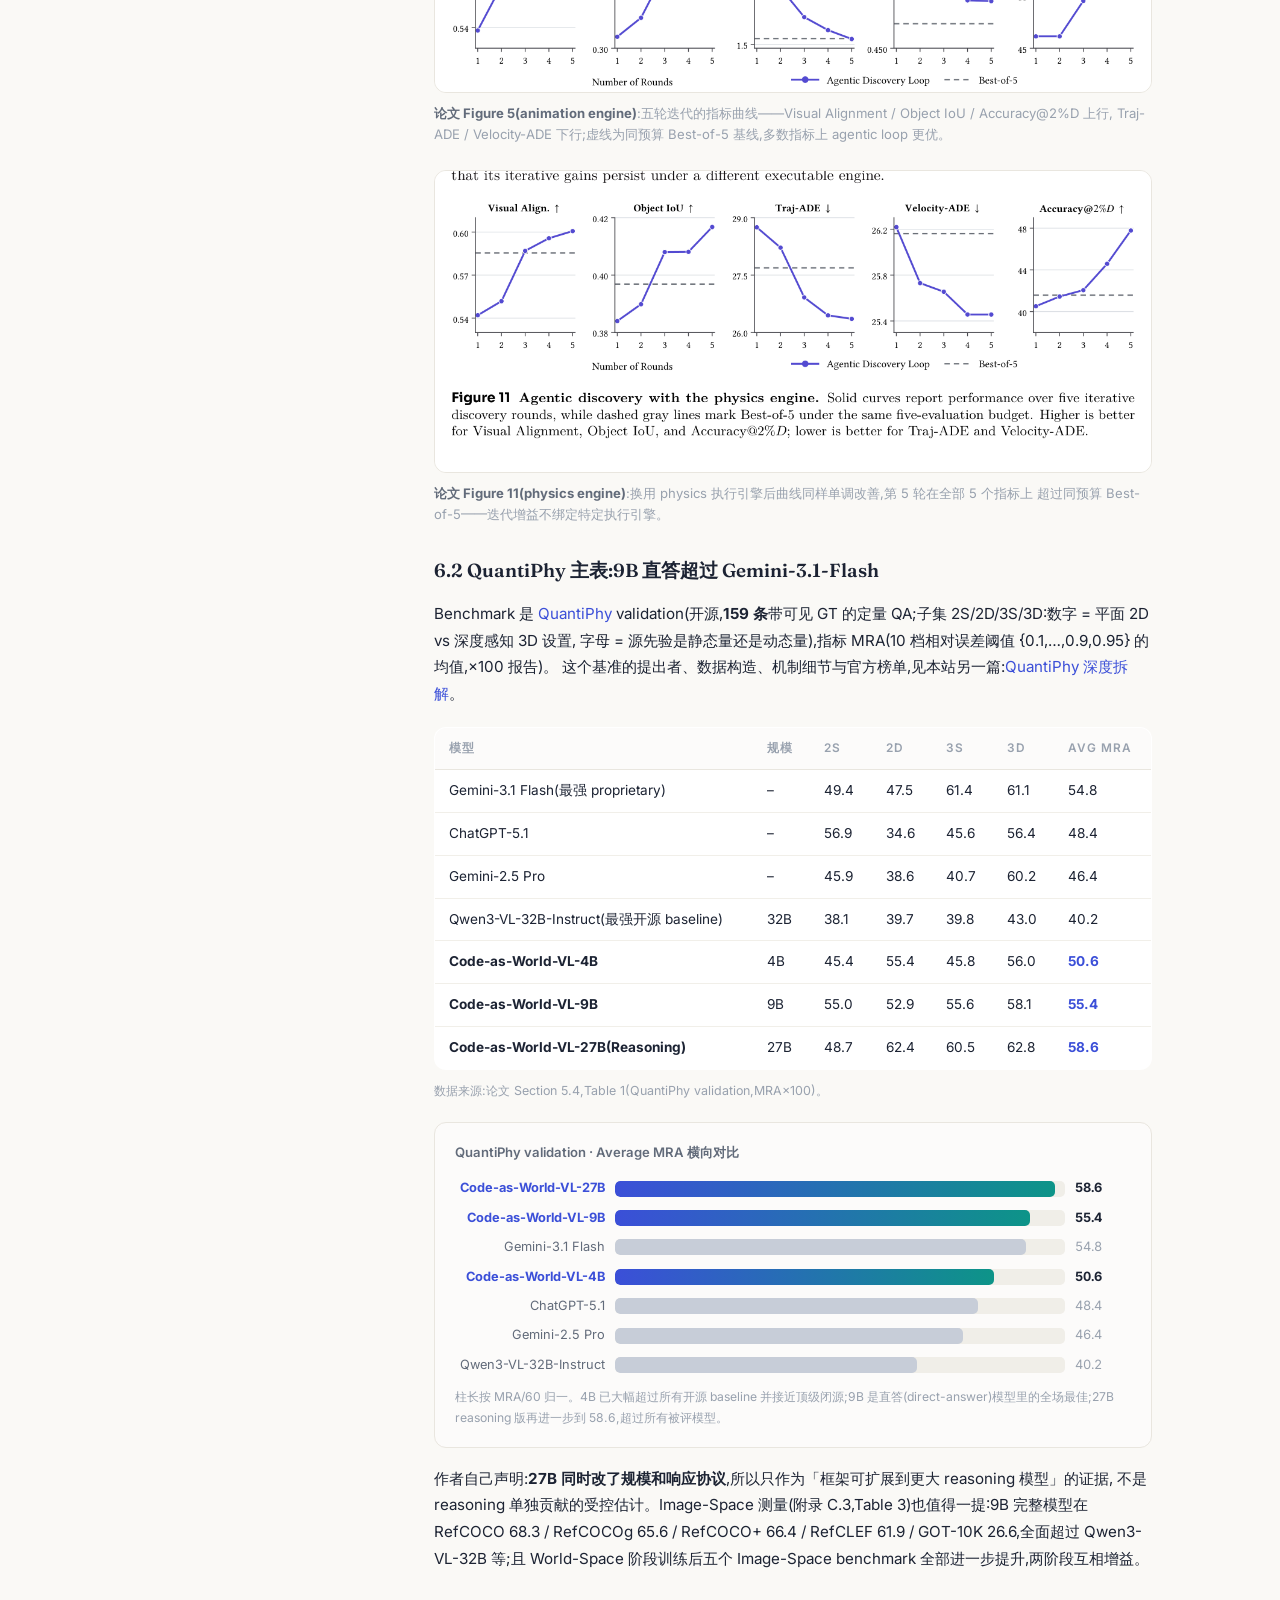
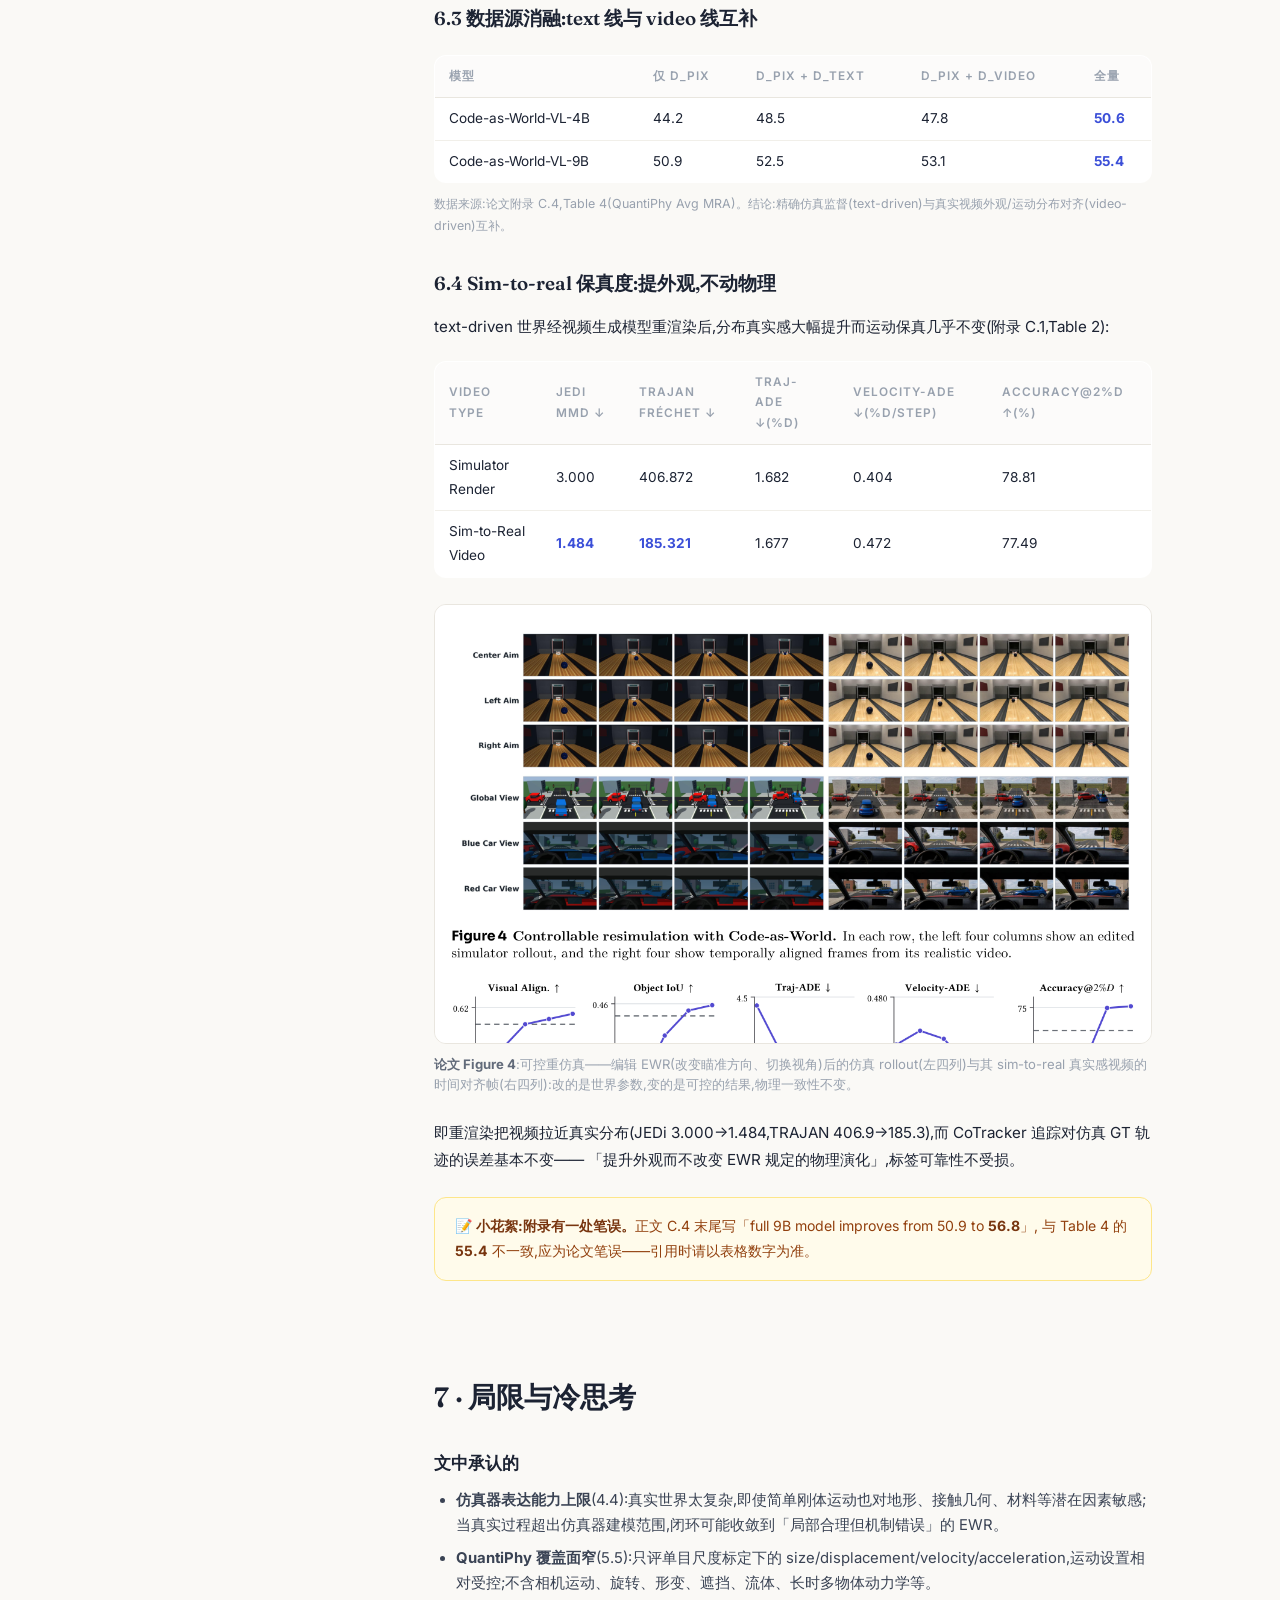
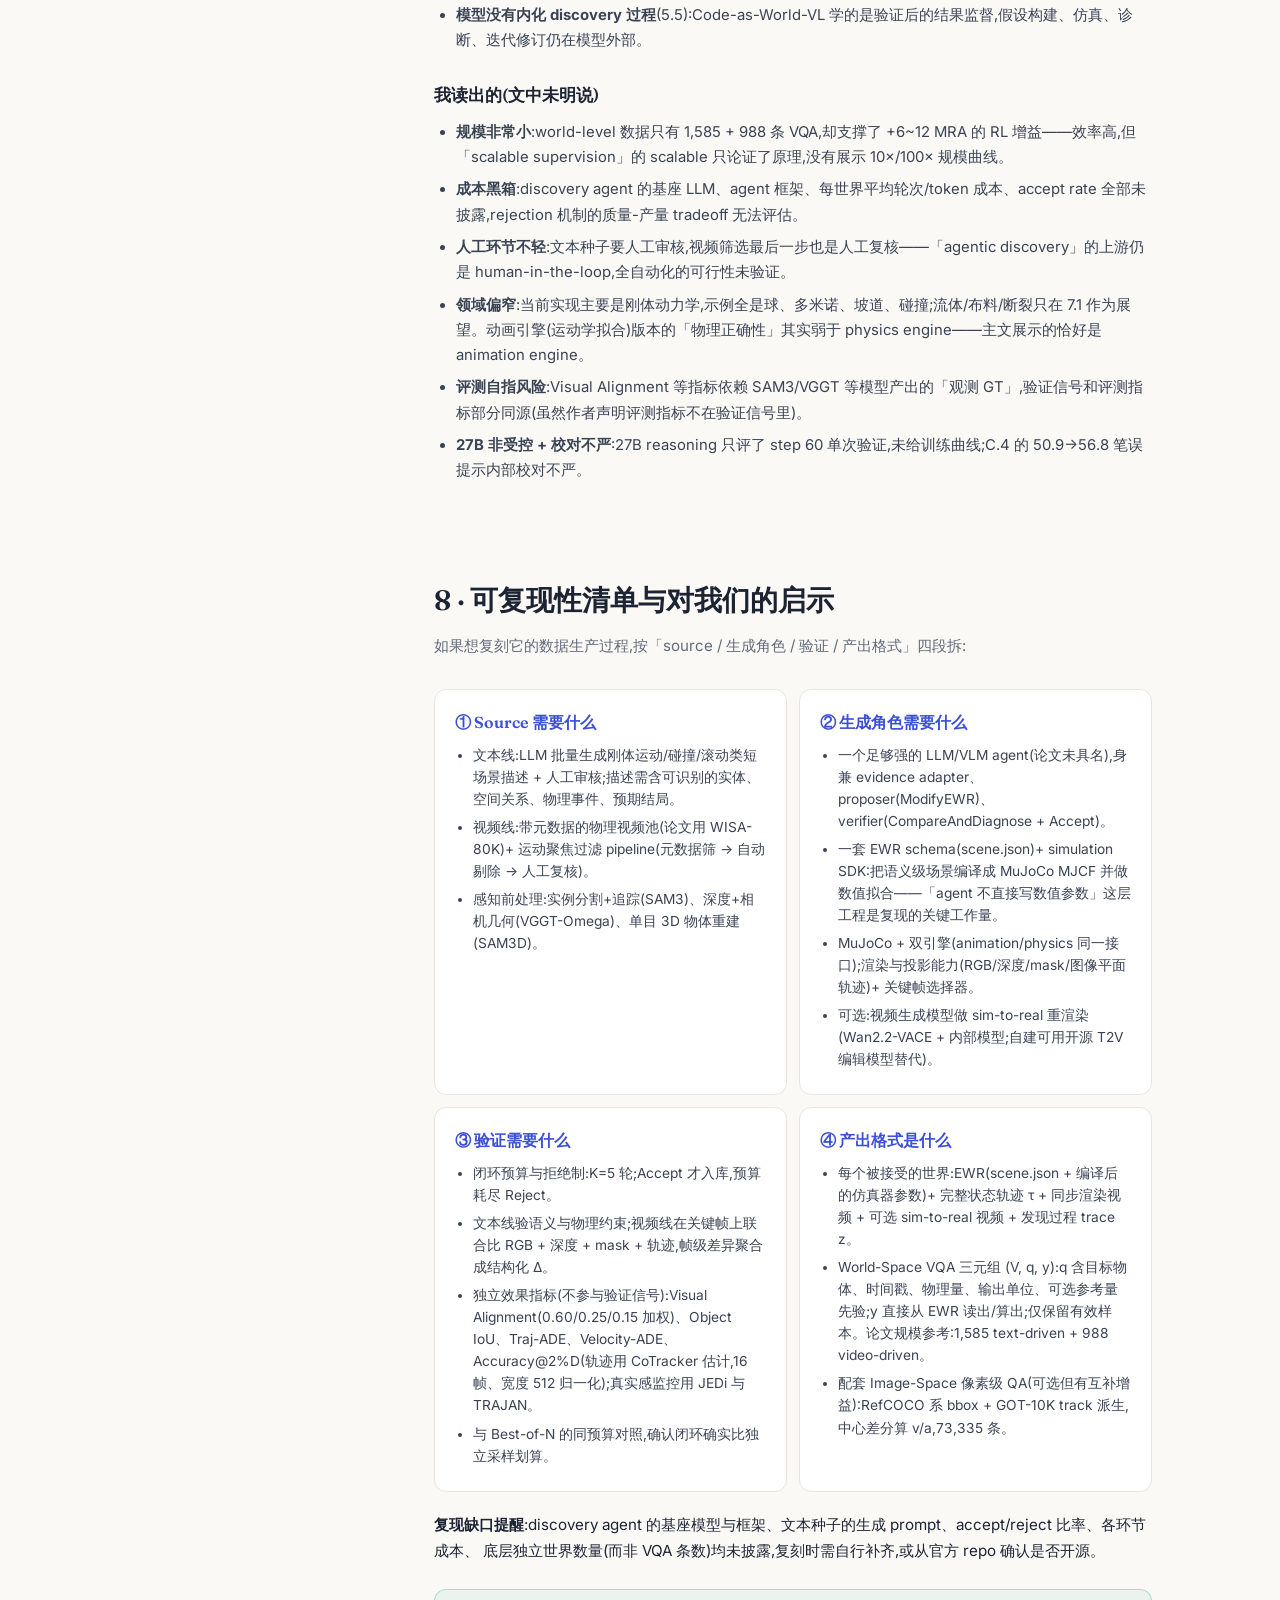
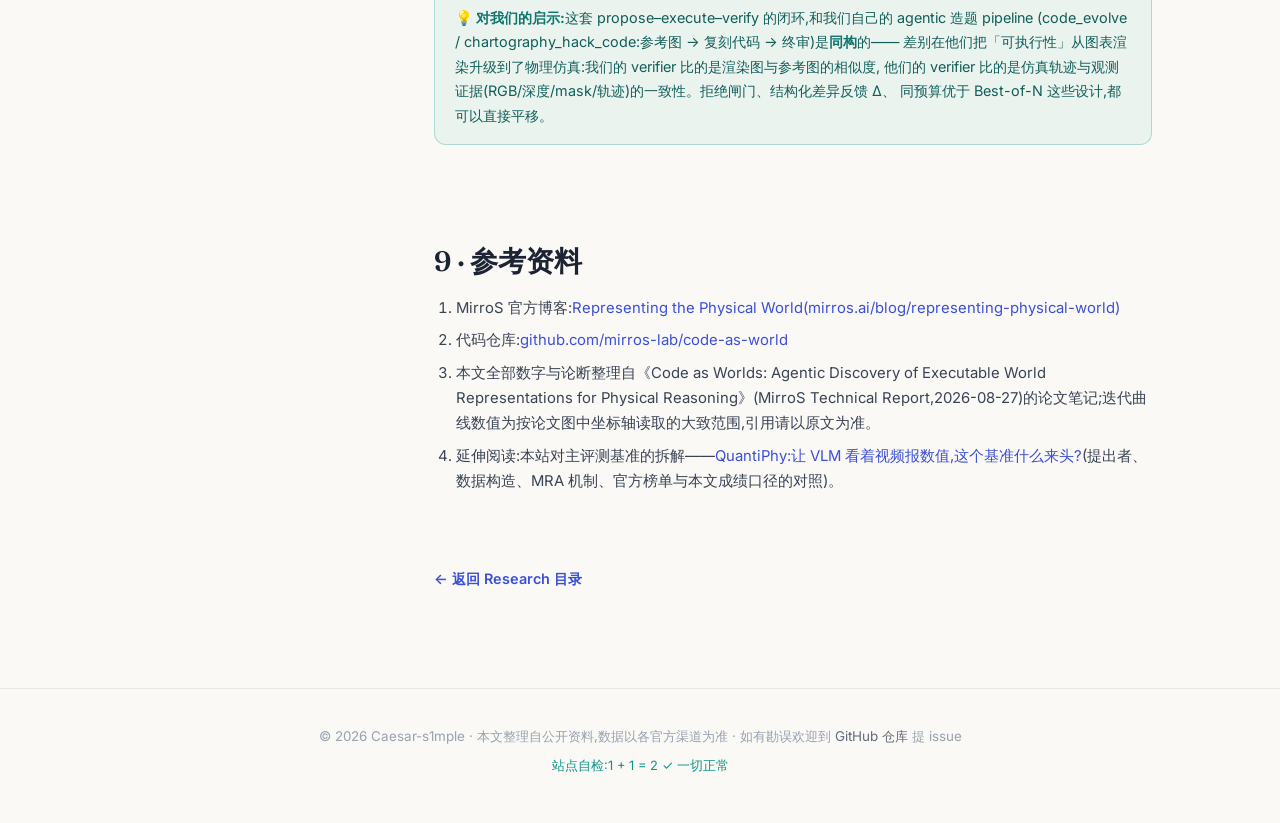
==== commit 15554ec8: "research: QuantiPhy 基准深度拆解,并与 Code as Worlds 互链 - 新增 research/quantiphy/:斯坦福 QuantiPhy(CVPR 2026)九节拆" ====
--- a/research/code-as-worlds/index.html
+++ b/research/code-as-worlds/index.html
@@ -5,6 +5,11 @@
 <meta name="viewport" content="width=device-width, initial-scale=1.0">
 <title>Code as Worlds:把物理世界变成可执行代码 · Caesar-s1mple</title>
 <meta name="description" content="MirroS Technical Report 深度解读:可执行世界表示 EWR=(物理组成, 动态演化, 视觉外观)、propose-execute-verify 的 agentic 发现闭环、数据生产线与 QuantiPhy 实验全景。">
+<!-- 首页卡片元数据:供 tools/sync_index.py 生成首页条目,标题取本文 h1 标签,摘要取上面 description -->
+<meta name="card:date" content="2026-08-30">
+<meta name="card:read" content="约 20 分钟阅读">
+<meta name="card:tags" content="World Model|Agentic Pipeline">
+<meta name="card:cover-sub" content="MirroS Technical Report · 论文深度解读">
 <link rel="preconnect" href="https://fonts.googleapis.com">
 <link rel="preconnect" href="https://fonts.gstatic.com" crossorigin>
 <link href="https://fonts.googleapis.com/css2?family=Fraunces:opsz,wght@9..144,500;9..144,600;9..144,700&family=Inter:wght@400;500;600;700&display=swap" rel="stylesheet">
@@ -186,7 +191,7 @@
       与 <a href="https://github.com/mirros-lab/code-as-world" target="_blank" rel="noopener">代码仓库</a>。
       核心主张一句话:把物理世界表示为<strong>可执行代码</strong>(Executable World Representation, EWR = 物理组成 + 动态演化 + 视觉外观),
       用一个 agentic 闭环从文本或真实视频中「溯因式」地自动发现这种表示,再把验证过的可执行世界当作
-      <strong>可规模化、数值精确的物理监督信号</strong>训练 VLM——在定量物理推理基准 QuantiPhy 上,
+      <strong>可规模化、数值精确的物理监督信号</strong>训练 VLM——在定量物理推理基准 <a href="/research/quantiphy/">QuantiPhy</a> 上,
       9B 直答模型超过 Gemini-3.1-Flash,27B 推理版以 58.6 MRA 拿到全场最高。
     </div>
   </div>
@@ -431,8 +436,9 @@
 
     <h3>6.2 QuantiPhy 主表:9B 直答超过 Gemini-3.1-Flash</h3>
     <p class="body-p">
-      Benchmark 是 QuantiPhy validation(开源,<strong>159 条</strong>带可见 GT 的定量 QA;子集 2S/2D/3S/3D:数字 = 平面 2D vs 深度感知 3D 设置,
+      Benchmark 是 <a href="/research/quantiphy/">QuantiPhy</a> validation(开源,<strong>159 条</strong>带可见 GT 的定量 QA;子集 2S/2D/3S/3D:数字 = 平面 2D vs 深度感知 3D 设置,
       字母 = 源先验是静态量还是动态量),指标 MRA(10 档相对误差阈值 {0.1,…,0.9,0.95} 的均值,×100 报告)。
+      这个基准的提出者、数据构造、机制细节与官方榜单,见本站另一篇:<a href="/research/quantiphy/">QuantiPhy 深度拆解</a>。
     </p>
     <table class="tbl">
       <tr><th>模型</th><th>规模</th><th>2S</th><th>2D</th><th>3S</th><th>3D</th><th>Avg MRA</th></tr>
@@ -570,6 +576,7 @@
       <li>MirroS 官方博客:<a href="https://mirros.ai/blog/representing-physical-world" target="_blank" rel="noopener">Representing the Physical World(mirros.ai/blog/representing-physical-world)</a></li>
       <li>代码仓库:<a href="https://github.com/mirros-lab/code-as-world" target="_blank" rel="noopener">github.com/mirros-lab/code-as-world</a></li>
       <li>本文全部数字与论断整理自《Code as Worlds: Agentic Discovery of Executable World Representations for Physical Reasoning》(MirroS Technical Report,2026-08-27)的论文笔记;迭代曲线数值为按论文图中坐标轴读取的大致范围,引用请以原文为准。</li>
+      <li>延伸阅读:本站对主评测基准的拆解——<a href="/research/quantiphy/">QuantiPhy:让 VLM 看着视频报数值,这个基准什么来头?</a>(提出者、数据构造、MRA 机制、官方榜单与本文成绩口径的对照)。</li>
     </ol>
 
     <a class="back" href="/#research">← 返回 Research 目录</a>
